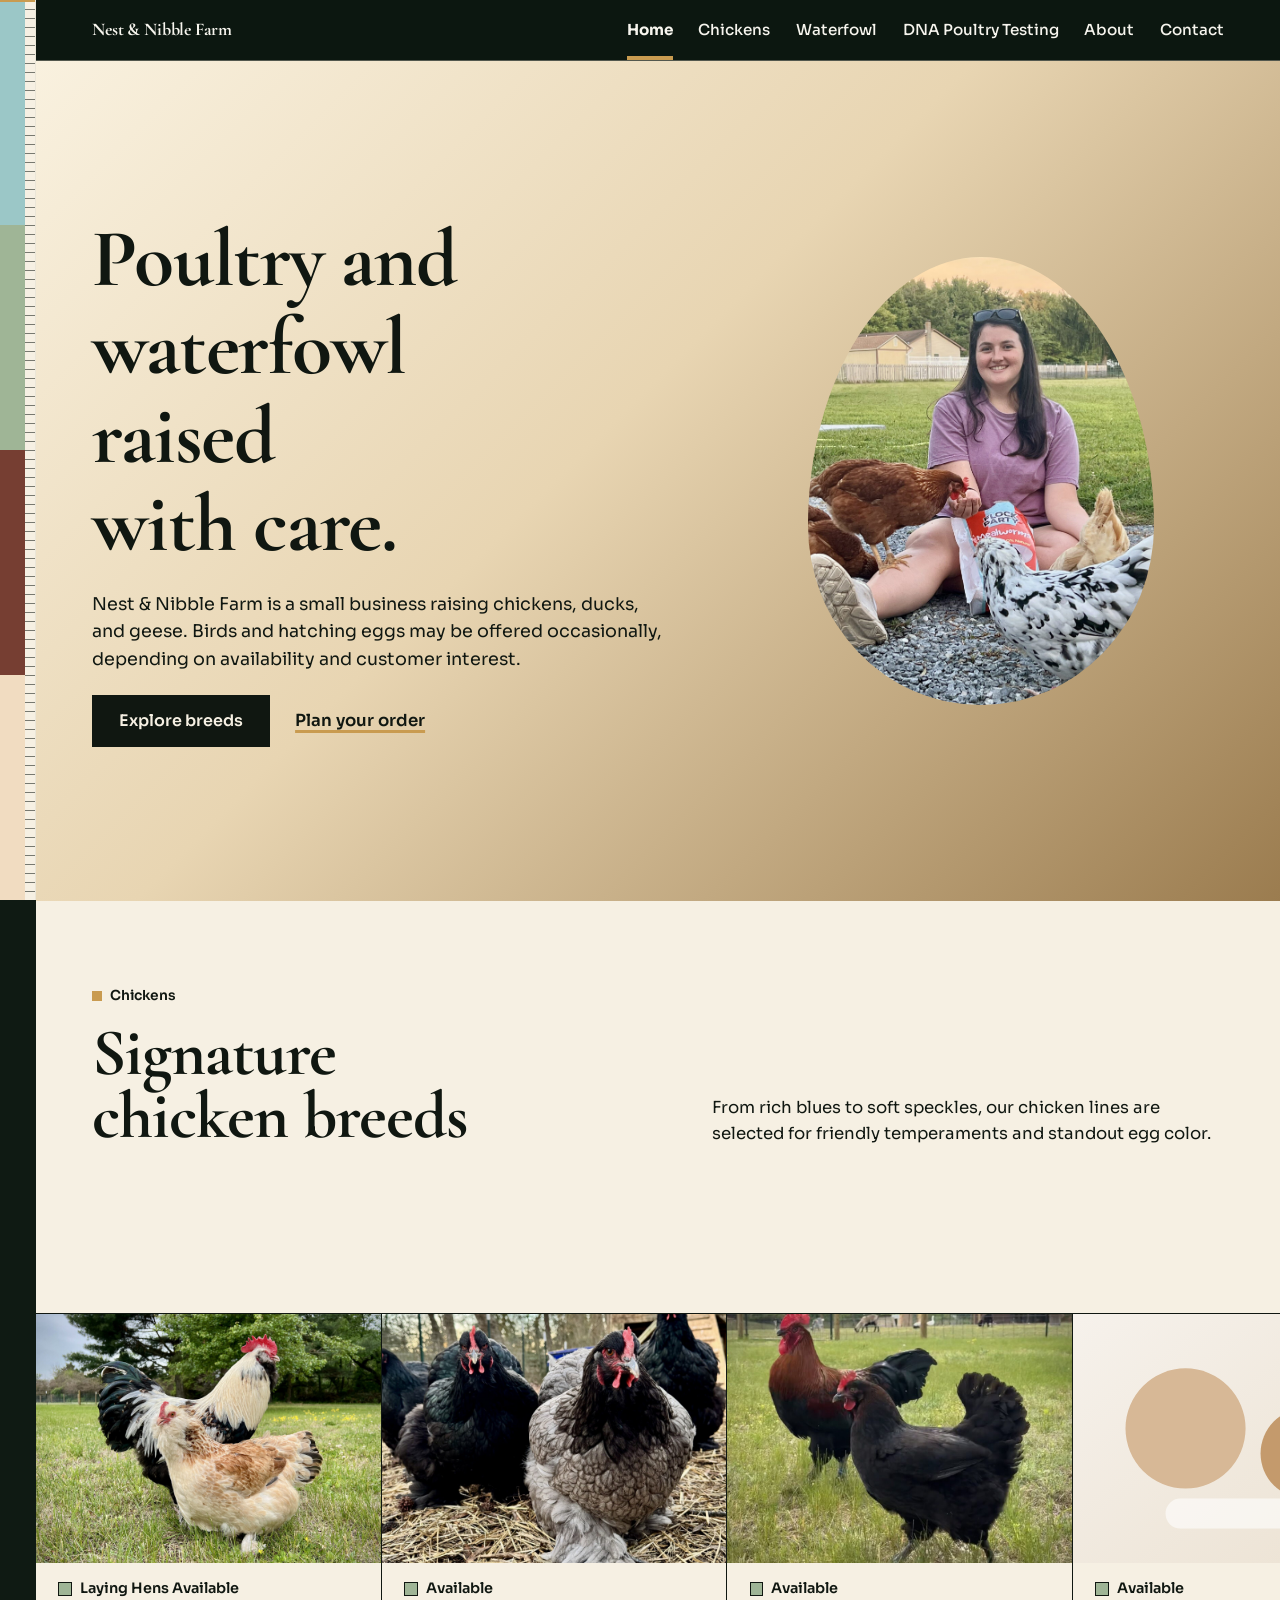
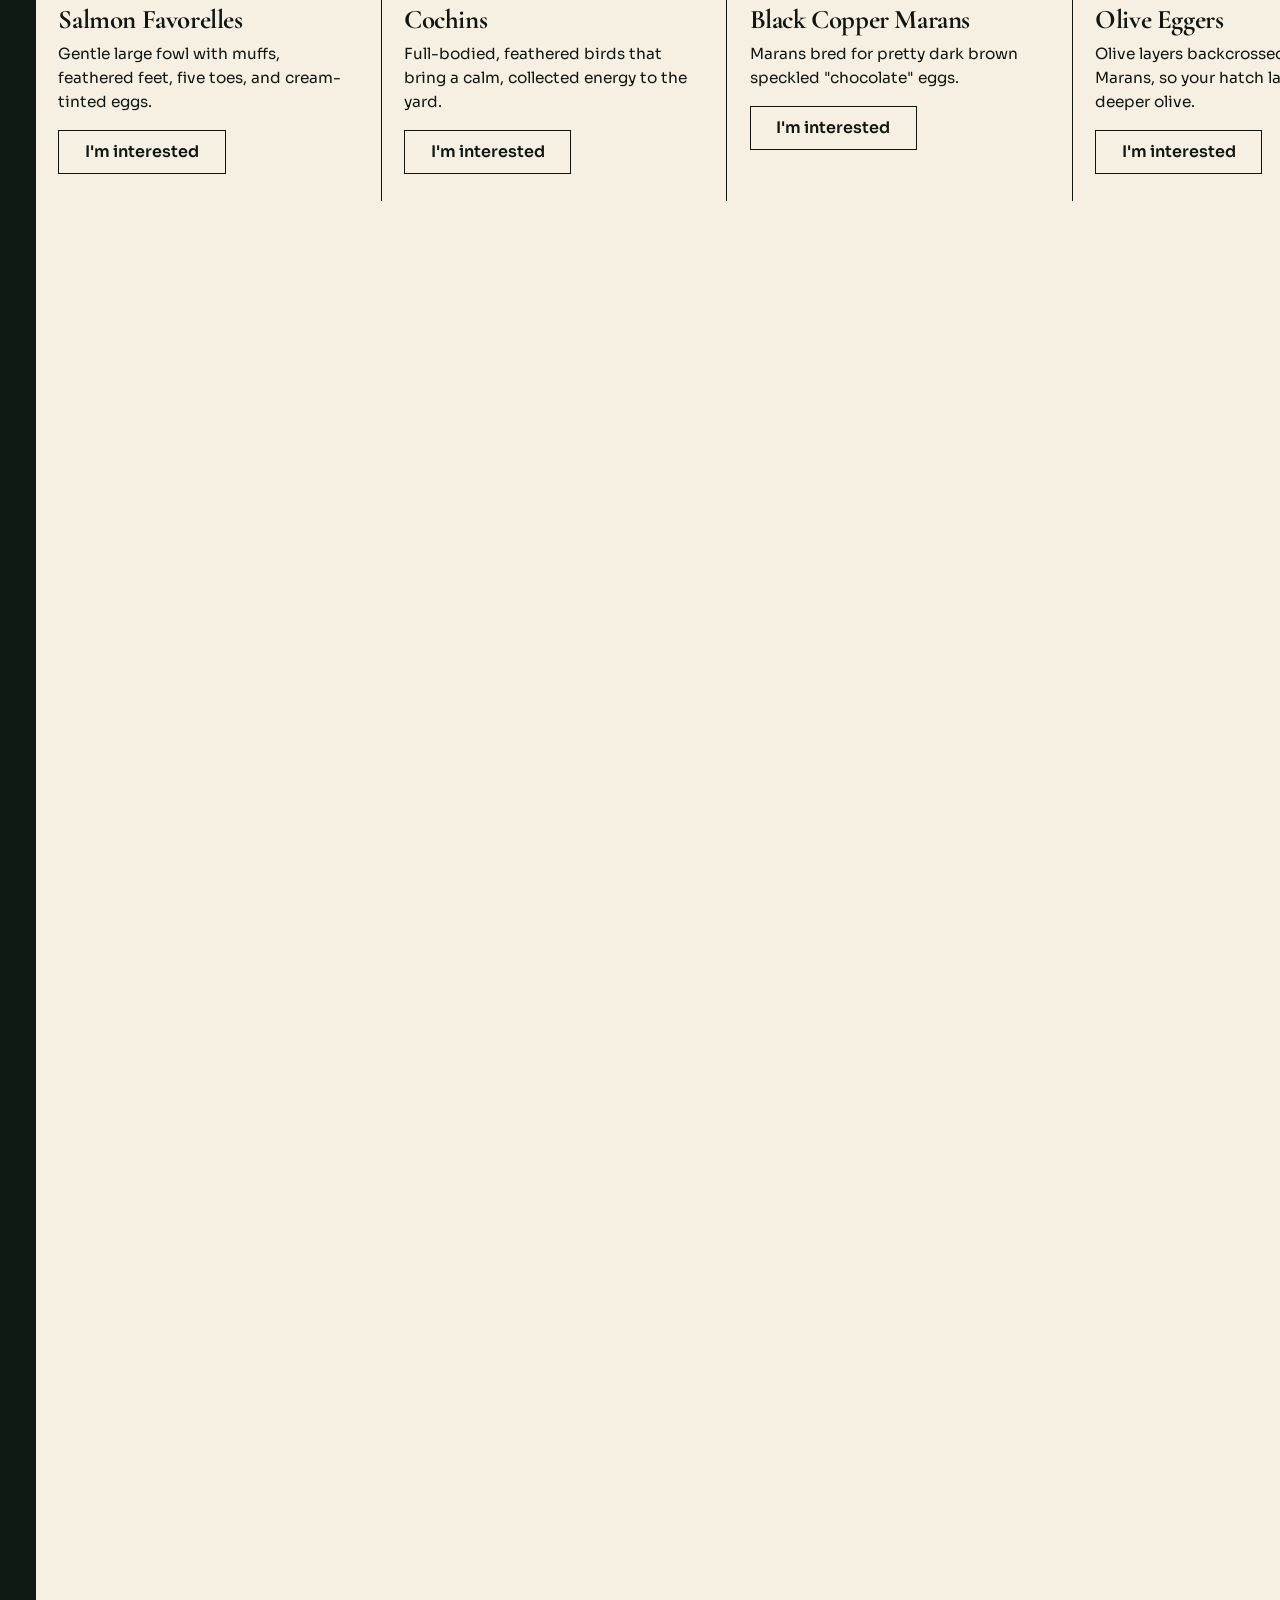
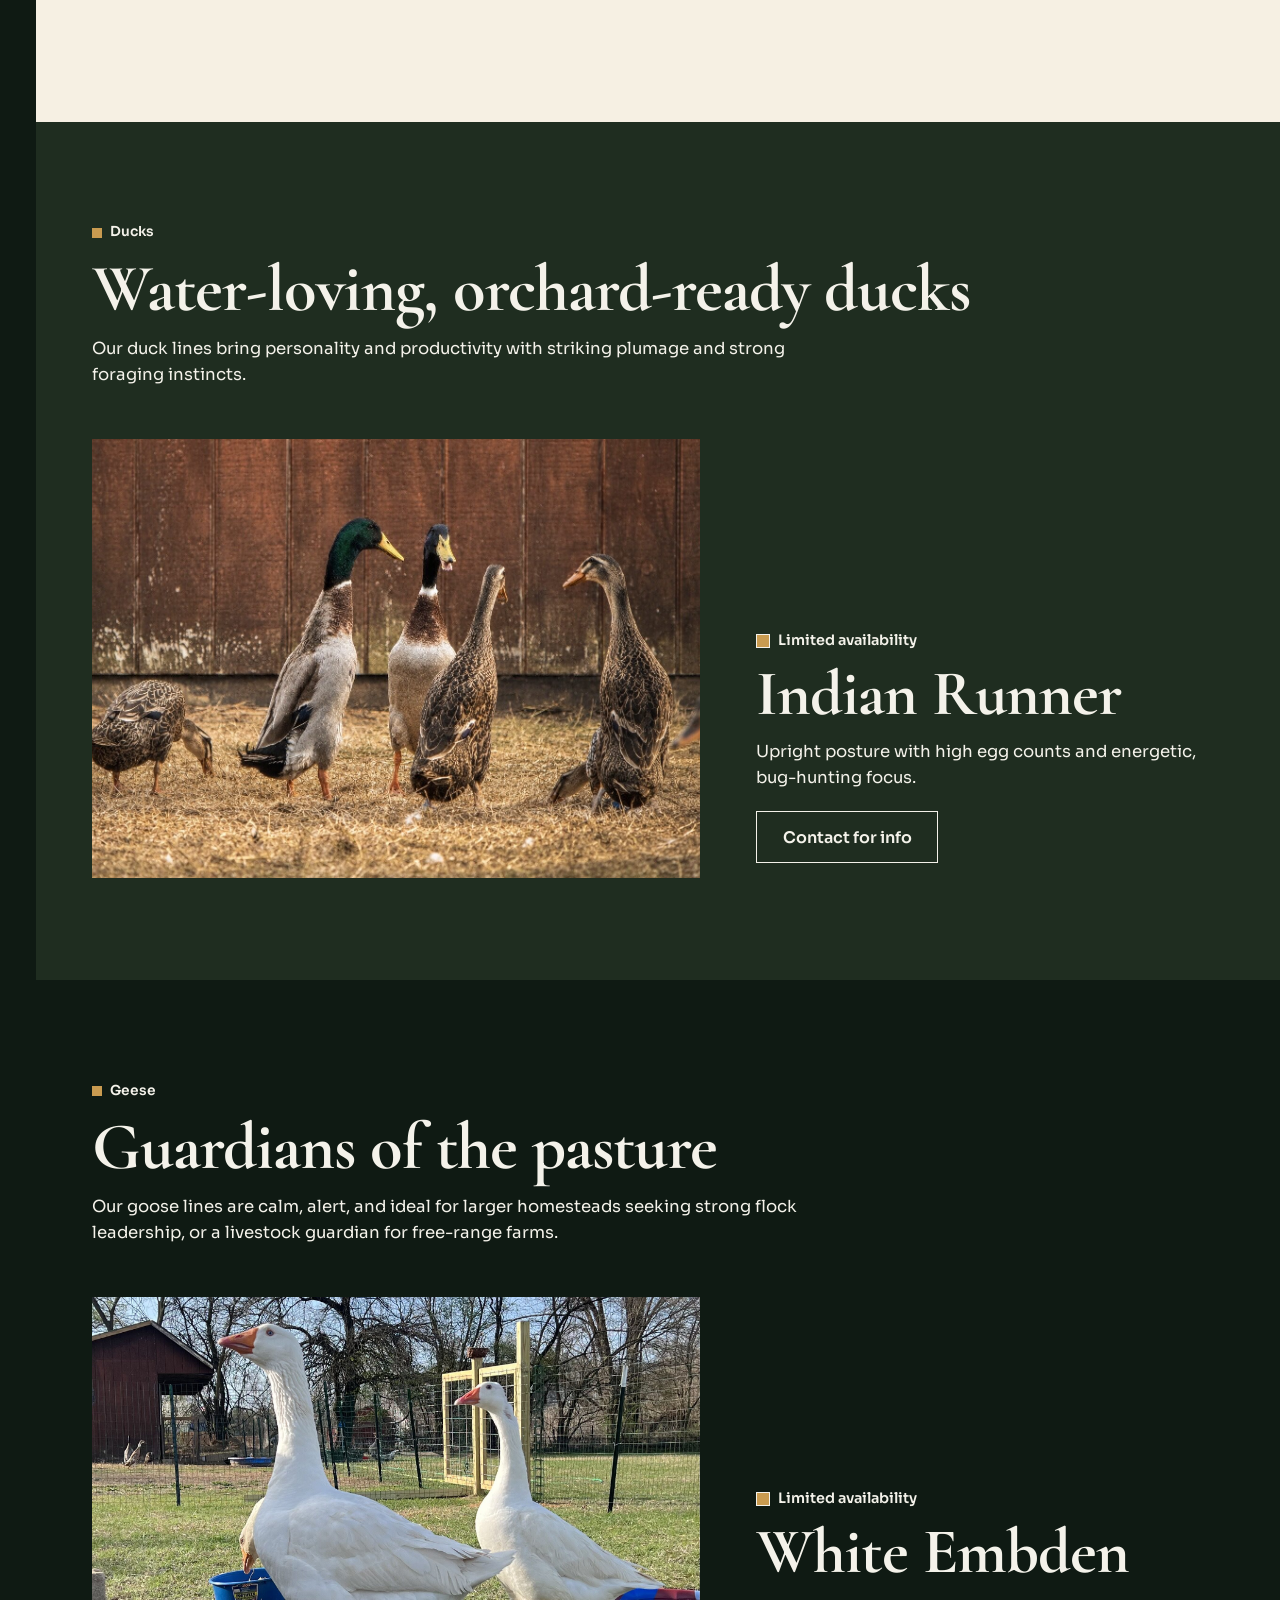
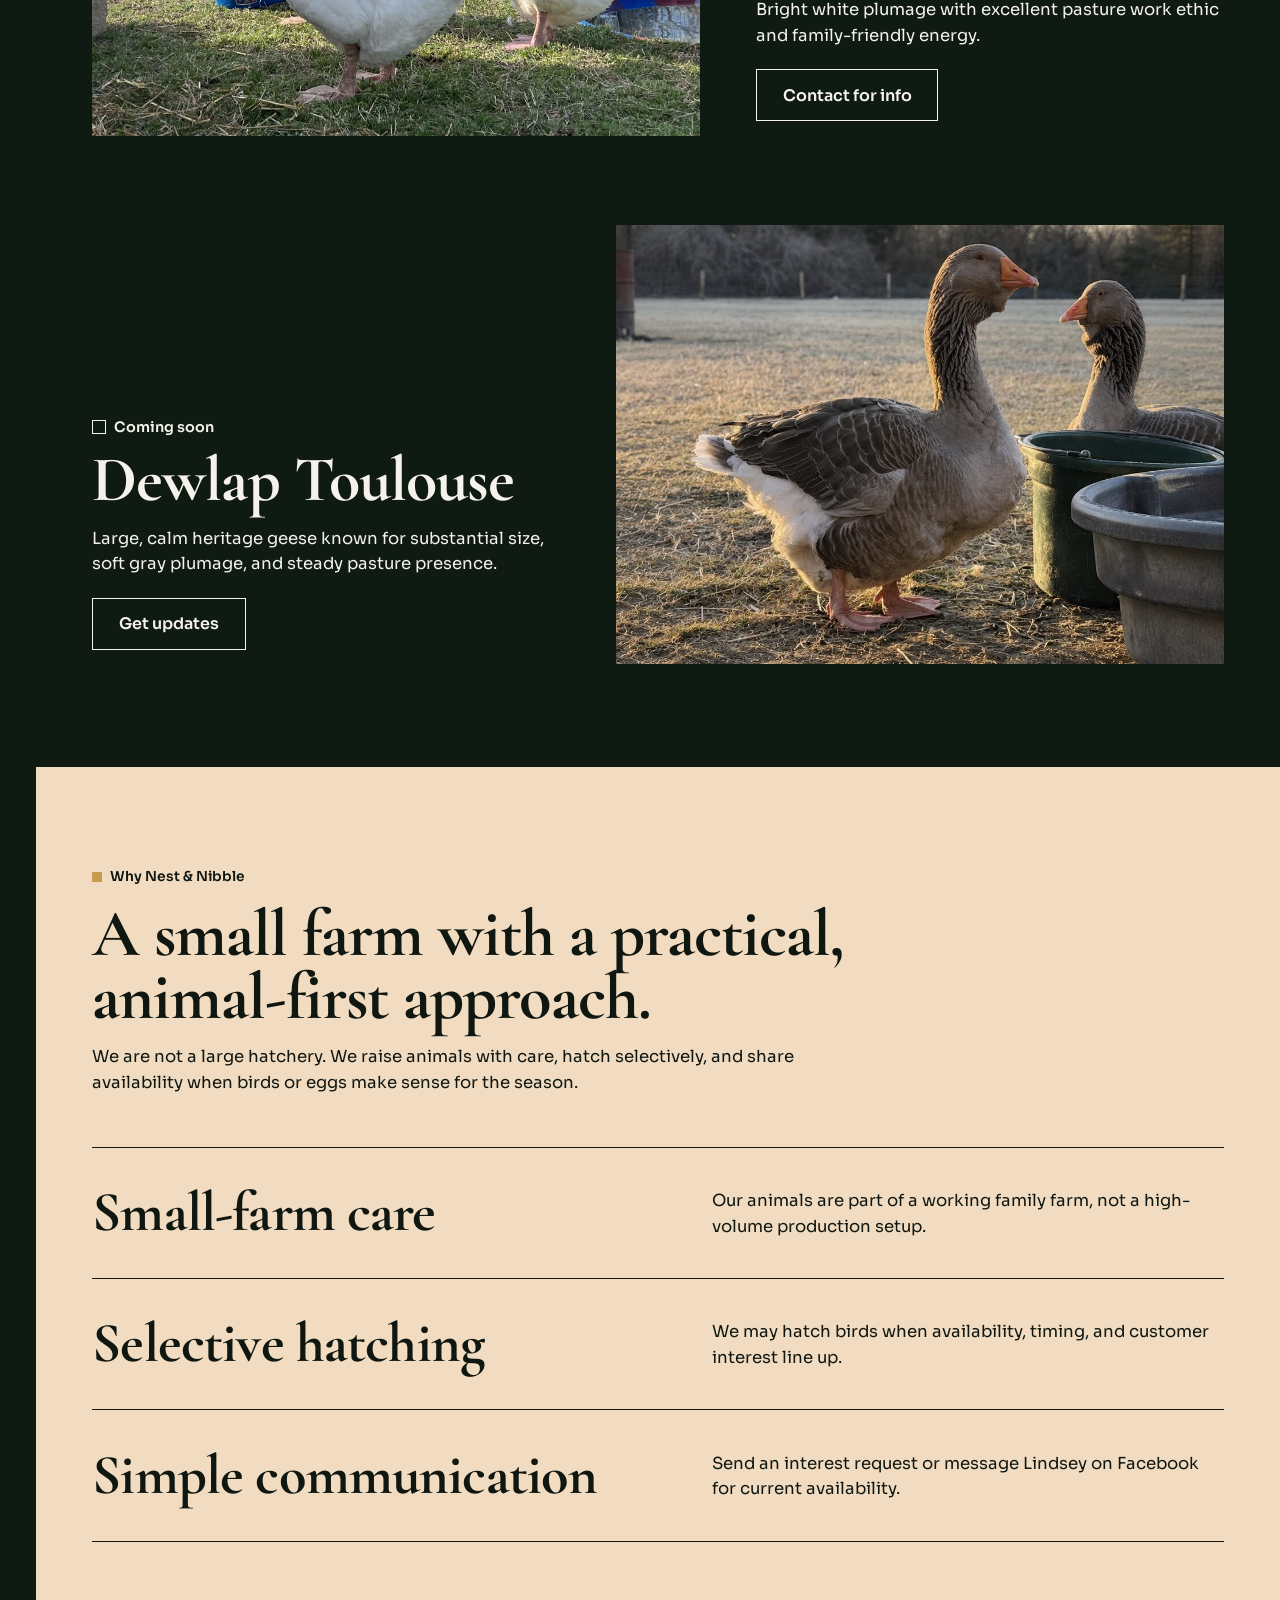
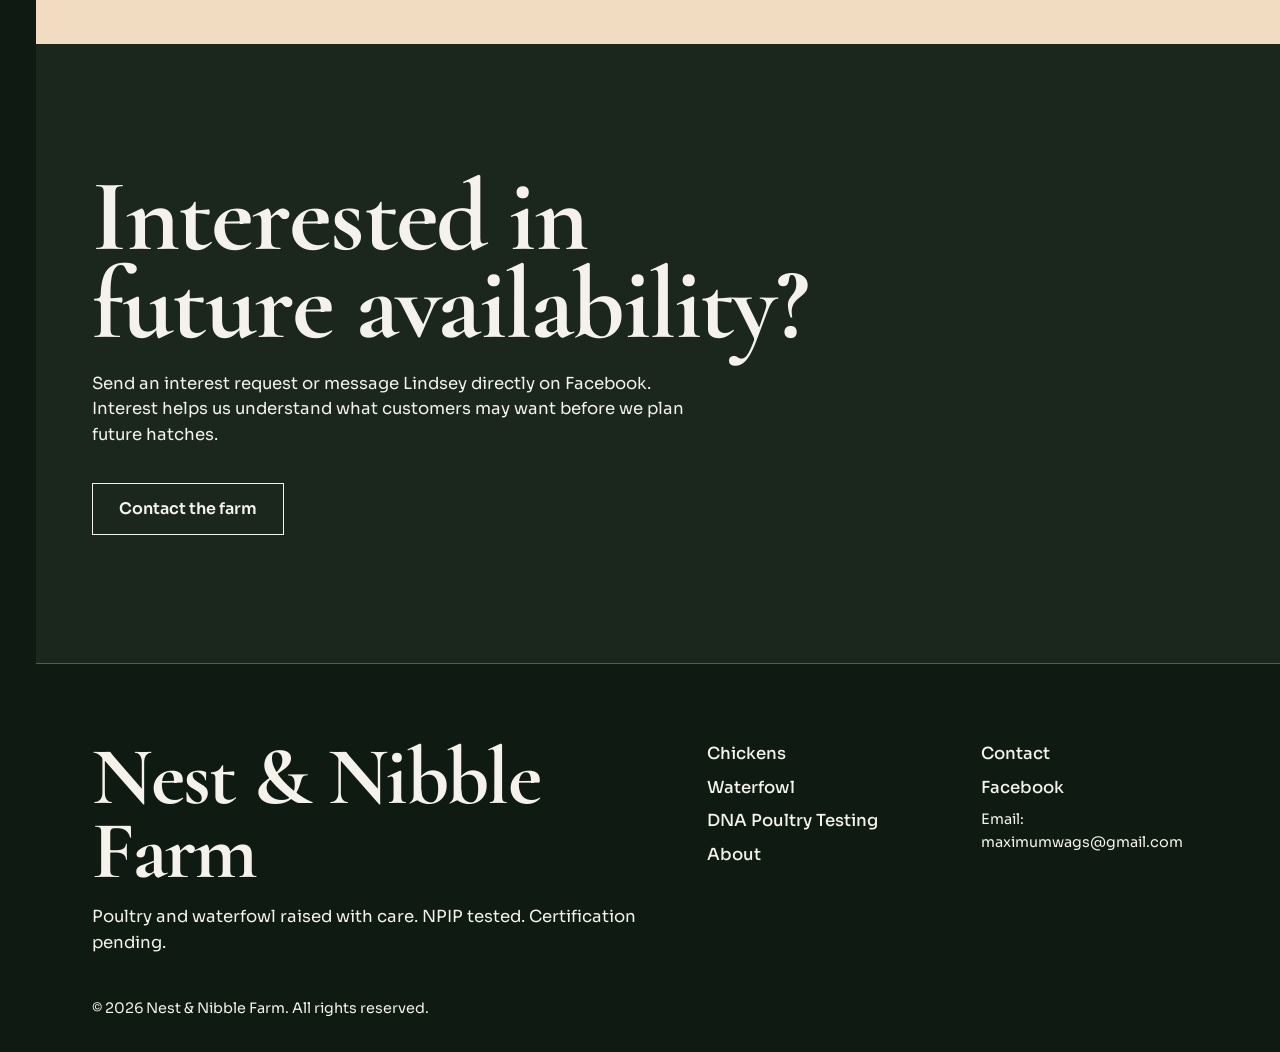
==== index.html @ e7615136 "Comment out the home page egg colour showcase for now Co-Authored-By: Claude Opus 5.5 <noreply@anthr" ====
<!DOCTYPE html>
<html lang="en">
  <head>
    <meta charset="UTF-8" />
    <meta name="viewport" content="width=device-width, initial-scale=1.0" />
    <title>Nest &amp; Nibble Farm | Poultry and Waterfowl</title>
    <meta name="description" content="Poultry and waterfowl raised with care." />
    <link rel="preconnect" href="https://fonts.googleapis.com" />
    <link rel="preconnect" href="https://fonts.gstatic.com" crossorigin />
    <link
      href="https://fonts.googleapis.com/css2?family=Cormorant+Garamond:wght@400;500;600;700&family=Sora:wght@300;400;500;600&display=swap"
      rel="stylesheet"
    />
    <link rel="stylesheet" href="css/styles.css?v=20261002d" />
  </head>
  <body>
    <a class="skip-link" href="#main">Skip to content</a>
    <div class="rail" aria-hidden="true"><i></i><i></i><i></i><i></i><b></b></div>
    <header class="site-header">
      <div class="header-inner">
        <a class="logo" href="index.html">Nest &amp; Nibble Farm</a>
        <button class="nav-toggle" type="button" data-nav-toggle aria-expanded="false">Menu</button>
        <nav>
          <div class="nav-links" data-nav-menu>
              <a href="index.html" aria-current="page">Home</a>
              <a href="chickens.html">Chickens</a>
              <a href="waterfowl.html">Waterfowl</a>
              <a href="dna-poultry-testing.html">DNA Poultry Testing</a>
              <a href="about.html">About</a>
              <a href="contact.html">Contact</a>
          </div>
        </nav>
      </div>
    </header>

    <main id="main">
      <section class="hero-scene g-blue">
        <div class="hero-pin">
          <div class="hero-copy">
            <h1>Poultry and waterfowl raised with care.</h1>
            <p>
              Nest &amp; Nibble Farm is a small business raising chickens, ducks, and geese. Birds and hatching eggs may be offered occasionally, depending on availability and customer interest.
            </p>
            <div class="hero-actions">
              <a class="btn btn-primary" href="#chickens">Explore breeds</a>
              <a class="text-link" href="contact.html">Plan your order</a>
            </div>
          </div>
          <div class="aperture">
            <img src="assets/images/hero-farm.svg" alt="Nest &amp; Nibble Farm" data-cloudinary-slot="home-hero" />
          </div>
        </div>
      </section>

      <!-- EGG COLOR SHOWCASE: hidden for now. To bring it back, delete this line and the "END EGG COLOR SHOWCASE" line below.
      <section class="palette-head g-blue">
        <div class="section-header">
          <span class="section-label">Signature egg palette</span>
          <h2 class="section-title">Egg colors we enjoy raising toward.</h2>
          <p class="section-subtitle">
            Some breeds are available now and others are still developing. These colors represent
            the kind of flock variety we are working with over time.
          </p>
        </div>
      </section>

      <section class="palette" data-scene>
        <div class="palette-pin">
          <div class="grounds" aria-hidden="true"><i></i><i></i><i></i></div>
          <div class="rig" aria-hidden="true">
            <span class="cross cross--h"></span>
            <span class="cross cross--v"></span>
            <div class="shell">
              <img src="assets/images/egg-blue.webp" alt="" width="481" height="549" />
              <img src="assets/images/egg-sage.webp" alt="" width="481" height="549" />
              <img src="assets/images/egg-copper.webp" alt="" width="481" height="549" />
              <img src="assets/images/egg-cream.webp" alt="" width="481" height="549" />
            </div>
            <p class="stage-label">
              <span>Looking for</span>
              <strong>fun colors?</strong>
              <span>We've got 'em.</span>
            </p>
          </div>
          <article class="chapter chapter--blue">
            <p class="section-label">Ameraucanas</p>
            <h3>Icy blues</h3>
            <p>Cool-toned shells with a clean, collectible carton presence.</p>
          </article>
          <article class="chapter chapter--sage">
            <p class="section-label">Olive Eggers</p>
            <h3>Soft greens</h3>
            <p>Olive shells that deepen as each generation is bred back to dark-egg Marans.</p>
          </article>
          <article class="chapter chapter--copper">
            <p class="section-label">Black Copper Marans</p>
            <h3>Dark speckles</h3>
            <p>Dark, decadent &quot;chocolate&quot; shells with speckles to bring some character to your carton.</p>
          </article>
          <article class="chapter chapter--cream">
            <p class="section-label">Favorelles</p>
            <h3>Warm cream</h3>
            <p>Gentle, pale tones that soften the palette and round out the mix.</p>
          </article>
        </div>
      </section>
      END EGG COLOR SHOWCASE -->

      <section id="chickens" class="track-scene g-chalk" data-scene>
        <div class="track-pin">
          <div class="track-head">
            <div class="section-header">
              <span class="section-label">Chickens</span>
              <h2 class="section-title">Signature chicken breeds</h2>
              <p class="section-subtitle">
                From rich blues to soft speckles, our chicken lines are selected for friendly temperaments
                and standout egg color.
              </p>
            </div>
          </div>
          <div class="track" data-track>
            <article class="breed-card specimen-card" data-breed-id="salmon-favorelles">
              <div class="frame"><img src="assets/images/placeholder-chicken.svg" alt="Salmon Favorelles" /></div>
              <p class="breed-status status-available" data-breed-status>Available</p>
              <h3>Salmon Favorelles</h3>
              <p>Gentle large fowl with muffs, feathered feet, five toes, and cream-tinted eggs.</p>
              <button class="btn btn-outline" type="button" data-waitlist data-breed="Salmon Favorelles" data-modal-phrase="our Salmon Favorelles" data-type="chicken" data-status="available">I'm interested</button>
            </article>
            <article class="breed-card specimen-card" data-breed-id="cochins">
              <div class="frame"><img src="assets/images/placeholder-chicken.svg" alt="Cochins" /></div>
              <p class="breed-status status-available" data-breed-status>Available</p>
              <h3>Cochins</h3>
              <p>Full-bodied, feathered birds that bring a calm, collected energy to the yard.</p>
              <button class="btn btn-outline" type="button" data-waitlist data-breed="Cochins" data-modal-phrase="our Cochins" data-type="chicken" data-status="available">I'm interested</button>
            </article>
            <article class="breed-card specimen-card" data-breed-id="black-copper-marans">
              <div class="frame"><img src="assets/images/placeholder-chicken.svg" alt="Black Copper Marans" /></div>
              <p class="breed-status status-available" data-breed-status>Available</p>
              <h3>Black Copper Marans</h3>
              <p>Marans bred for pretty dark brown speckled &quot;chocolate&quot; eggs.</p>
              <button class="btn btn-outline" type="button" data-waitlist data-breed="Black Copper Marans" data-modal-phrase="our Black Copper Marans" data-type="chicken" data-status="available">I'm interested</button>
            </article>
            <article class="breed-card specimen-card" data-breed-id="olive-eggers">
              <div class="frame"><img src="assets/images/placeholder-chicken.svg" alt="Olive Eggers" /></div>
              <p class="breed-status status-available" data-breed-status>Available</p>
              <h3>Olive Eggers</h3>
              <p>Olive layers backcrossed to dark Marans, so your hatch lays an even deeper olive.</p>
              <button class="btn btn-outline" type="button" data-waitlist data-breed="Olive Eggers" data-modal-phrase="our Olive Eggers" data-type="chicken" data-status="available">I'm interested</button>
            </article>
            <article class="breed-card specimen-card" data-breed-id="isabel-brahmas">
              <div class="frame"><img src="assets/images/placeholder-chicken.svg" alt="Isabel Brahmas" /></div>
              <p class="breed-status status-available" data-breed-status>Available</p>
              <h3>Isabel Brahmas</h3>
              <p>Gentle giants with feathered feet and warm-toned eggs in elegant shells.</p>
              <button class="btn btn-outline" type="button" data-waitlist data-breed="Isabel Brahmas" data-modal-phrase="our Isabel Brahmas" data-type="chicken" data-status="available">I'm interested</button>
            </article>
            <article class="breed-card specimen-card" data-breed-id="bantam-salmon-favorelles">
              <div class="frame"><img src="assets/images/placeholder-chicken.svg" alt="Bantam Salmon Favorelles" /></div>
              <p class="breed-status status-available" data-breed-status>Available</p>
              <h3>Bantam Salmon Favorelles</h3>
              <p>A smaller bantam version with the same bearded, feather-footed Faverolles charm.</p>
              <button class="btn btn-outline" type="button" data-waitlist data-breed="Bantam Salmon Favorelles" data-modal-phrase="our Bantam Salmon Favorelles" data-type="chicken" data-status="available">I'm interested</button>
            </article>
            <article class="breed-card specimen-card" data-breed-id="speckled-sussex">
              <div class="frame"><img src="assets/images/placeholder-chicken.svg" alt="Speckled Sussex" /></div>
              <p class="breed-status status-laying-hens-available" data-breed-status>Laying Hens Available</p>
              <h3>Speckled Sussex</h3>
              <p>Classic speckled feathers with steady, dependable brown eggs.</p>
              <button class="btn btn-outline" type="button" data-waitlist data-breed="Speckled Sussex" data-modal-phrase="our Speckled Sussex" data-type="chicken" data-status="laying-hens-available">I'm interested</button>
            </article>
            <article class="breed-card specimen-card" data-breed-id="ermine-americanas">
              <div class="frame"><img src="assets/images/placeholder-chicken.svg" alt="Ermine Ameraucanas" /></div>
              <p class="breed-status status-limited" data-breed-status>Limited availability</p>
              <h3>Ermine Ameraucanas</h3>
              <p>Soft silver plumage paired with icy blue eggs and an inquisitive flock presence.</p>
              <button class="btn btn-outline" type="button" data-waitlist data-breed="Ermine Ameraucanas" data-modal-phrase="our Ermine Ameraucanas" data-type="chicken" data-status="limited">Contact for info</button>
            </article>
          </div>
        </div>
      </section>

      <section id="ducks" class="wrap g-green">
        <div class="section-header">
          <span class="section-label">Ducks</span>
          <h2 class="section-title">Water-loving, orchard-ready ducks</h2>
          <p class="section-subtitle">
            Our duck lines bring personality and productivity with striking plumage and strong
            foraging instincts.
          </p>
        </div>
        <div class="rows">
            <article class="breed-card specimen-card" data-breed-id="indian-runner" data-scrub>
              <div class="frame"><img src="assets/images/placeholder-duck.svg" alt="Indian Runner ducks" /></div>
              <p class="breed-status status-available" data-breed-status>Available</p>
              <h3>Indian Runner</h3>
              <p>Upright posture with high egg counts and energetic, bug-hunting focus.</p>
              <button class="btn btn-outline" type="button" data-waitlist data-breed="Indian Runner" data-modal-phrase="our Indian Runners" data-type="ducks" data-status="available">I'm interested</button>
            </article>
        </div>
      </section>

      <section id="geese" class="wrap g-blue">
        <div class="section-header">
          <span class="section-label">Geese</span>
          <h2 class="section-title">Guardians of the pasture</h2>
          <p class="section-subtitle">
            Our goose lines are calm, alert, and ideal for larger homesteads seeking strong flock
            leadership, or a livestock guardian for
            free-range farms.
          </p>
        </div>
        <div class="rows">
            <article class="breed-card specimen-card" data-breed-id="white-embden" data-scrub>
              <div class="frame"><img src="assets/images/placeholder-goose.svg" alt="White Embden geese" /></div>
              <p class="breed-status status-limited" data-breed-status>Limited availability</p>
              <h3>White Embden</h3>
              <p>Bright white plumage with excellent pasture work ethic and family-friendly energy.</p>
              <button class="btn btn-outline" type="button" data-waitlist data-breed="White Embden" data-modal-phrase="our White Embdens" data-type="geese" data-status="limited">Contact for info</button>
            </article>
            <article class="breed-card specimen-card" data-breed-id="dewlap-toulouse" data-scrub>
              <div class="frame"><img src="assets/images/placeholder-goose.svg" alt="Dewlap Toulouse geese" /></div>
              <p class="breed-status status-coming-soon" data-breed-status>Coming soon</p>
              <h3>Dewlap Toulouse</h3>
              <p>Large, calm heritage geese known for substantial size, soft gray plumage, and steady pasture presence.</p>
              <button class="btn btn-outline" type="button" data-waitlist data-breed="Dewlap Toulouse" data-modal-phrase="our Dewlap Toulouse geese" data-type="geese" data-status="coming-soon">Get updates</button>
            </article>
        </div>
      </section>

      <section class="wrap g-cream">
        <div class="section-header">
          <span class="section-label">Why Nest &amp; Nibble</span>
          <h2 class="section-title">A small farm with a practical, animal-first approach.</h2>
          <p class="section-subtitle">
            We are not a large hatchery. We raise animals with care, hatch selectively, and share
            availability when birds or eggs make sense for the season.
          </p>
        </div>
        <div class="ledger">
          <article class="value-card" data-scrub>
            <h3>Small-farm care</h3>
            <p>Our animals are part of a working family farm, not a high-volume production setup.</p>
          </article>
          <article class="value-card" data-scrub>
            <h3>Selective hatching</h3>
            <p>We may hatch birds when availability, timing, and customer interest line up.</p>
          </article>
          <article class="value-card" data-scrub>
            <h3>Simple communication</h3>
            <p>Send an interest request or message Lindsey on Facebook for current availability.</p>
          </article>
        </div>
      </section>

      <section class="cta g-choc" data-scrub>
        <div>
          <h2>Interested in future availability?</h2>
          <p>
            Send an interest request or message Lindsey directly on Facebook. Interest helps us
            understand what customers may want before we plan future hatches.
          </p>
        </div>
        <a class="btn btn-outline" href="contact.html">Contact the farm</a>
      </section>
    </main>

    <footer class="site-footer">
      <div class="footer-grid">
        <div>
          <p class="footer-title">Nest &amp; Nibble Farm</p>
          <p class="section-subtitle">
            Poultry and waterfowl raised with care. NPIP tested. Certification pending.
          </p>
        </div>
        <div class="footer-links">
          <a href="chickens.html">Chickens</a>
          <a href="waterfowl.html">Waterfowl</a>
          <a href="dna-poultry-testing.html">DNA Poultry Testing</a>
          <a href="about.html">About</a>
        </div>
        <div class="footer-links">
          <a href="contact.html">Contact</a>
          <a href="https://www.facebook.com/share/17Z3yvoeWp/?mibextid=wwXIfr" target="_blank" rel="noopener">Facebook</a>
          <span class="footer-meta">Email: maximumwags@gmail.com</span>
        </div>
      </div>
      <p class="footer-meta">&copy; <span data-year></span> Nest &amp; Nibble Farm. All rights reserved.</p>
    </footer>

    <div class="modal" data-modal aria-hidden="true">
      <div class="modal-dialog" role="dialog" aria-modal="true" aria-labelledby="modal-title">
        <button class="modal-close" type="button" aria-label="Close" data-modal-close>&times;</button>
        <p class="section-label">Interest request</p>
        <h2 class="section-title" id="modal-title" data-modal-title>Get more info</h2>
        <p class="section-subtitle">Breed: <span data-modal-breed>Selected breed</span></p>
        <form action="https://formspree.io/f/mvzqqngd" method="post" data-waitlist-form>
          <!-- Hidden breed, type, and status fields are set dynamically via JavaScript. -->
          <input type="hidden" name="breed" data-modal-breed-input />
          <input type="hidden" name="type" data-modal-type-input />
          <input type="hidden" name="status" data-modal-status-input />
          <div data-waitlist-fields>
            <div class="form-group">
              <label for="waitlist-name">Full Name</label>
              <input id="waitlist-name" name="name" type="text" placeholder="Your name" required />
            </div>
            <div class="form-group">
              <label for="waitlist-email">Email</label>
              <input id="waitlist-email" name="email" type="email" placeholder="you@email.com" required />
            </div>
            <div class="form-group">
              <label for="waitlist-phone">Phone Number</label>
              <input id="waitlist-phone" name="phone" type="tel" placeholder="(555) 123-4567" />
            </div>
            <fieldset class="form-group options-group" data-bird-options>
              <legend>Interest</legend>
              <label class="checkbox">
                <input type="checkbox" name="hatching_eggs" value="true" data-egg-checkbox />
                Hatching Eggs
              </label>
              <label class="checkbox">
                <input type="checkbox" name="live_birds" value="true" data-live-checkbox />
                <span data-live-label>Chicks</span>
              </label>
              <label class="checkbox">
                <input type="checkbox" name="adult_birds" value="true" data-adult-checkbox />
                Adult birds
              </label>
            </fieldset>
            <p class="facebook-option">
              Prefer Facebook?
              <a href="https://www.facebook.com/share/17Z3yvoeWp/?mibextid=wwXIfr" data-facebook-link target="_blank" rel="noopener">Message Lindsey directly</a>
            </p>
            <button class="btn btn-primary" type="submit">Send interest request</button>
          </div>
          <p class="form-feedback" data-waitlist-status role="status" aria-live="polite"></p>
        </form>
      </div>
    </div>

    <script src="js/main.js?v=20261002d"></script>
  </body>
</html>
---- css/styles.css ----
/* Nest & Nibble Farm
   Layout and scroll scenes from the redesign; palette and typefaces from the earlier site.
   Base layout below is the complete still version. Rules under .motion pin and scrub
   scenes; .motion is only added by js/main.js when reduced motion is not requested. */

:root {
  /* Palette and typefaces carried over from the site before the redesign. */
  --bg: #0f1a13;          /* page ground, dark green */
  --bg-2: #1f2d20;        /* second dark ground */
  --slab: #1b261c;        /* call-to-action slab */
  --light: #f4f2ea;       /* text on dark grounds */
  --blue: #9bc7c7;        /* blue egg */
  --green: #9fb596;       /* sage egg */
  --choc: #763e32;        /* berry / copper shell */
  --cream: #f1dcc1;       /* cream egg */
  --chalk: #f6f0e3;       /* surface */
  --ink: #101711;
  --red: #c99b50;         /* accent (gold): actions and the reading marker */
  --display: "Cormorant Garamond", "Times New Roman", serif;
  --text: "Sora", "Helvetica Neue", Helvetica, sans-serif;
  --egg: 50% 50% 50% 50% / 60% 60% 40% 40%;
  --rail: 0px;
  --head: 60px;
  --gut: clamp(18px, 4.4vw, 72px);
  --line: 1.5px solid currentColor;
}

@media (min-width: 900px) {
  :root { --rail: 36px; }
}

* { box-sizing: border-box; }

html { overflow-x: clip; scroll-behavior: smooth; }

body {
  margin: 0;
  padding-left: var(--rail);
  font: 400 1.04rem/1.55 var(--text);
  color: var(--light);
  background: var(--bg);
  overflow-x: clip;
  -webkit-font-smoothing: antialiased;
}

img { display: block; width: 100%; }
a { color: inherit; }
p { margin: 0; }
button, input { font: inherit; color: inherit; }

h1, h2, h3, h4 {
  margin: 0;
  font-family: var(--display);
  line-height: 0.95;
  letter-spacing: -0.015em;
  text-wrap: balance;
}

:focus-visible { outline: 3px solid var(--red); outline-offset: 3px; }

.skip-link {
  position: absolute; left: -999px; top: 8px; z-index: 99;
  padding: 0.7rem 1rem; background: var(--ink); color: var(--chalk);
}
.skip-link:focus { left: calc(var(--rail) + 8px); }

/* ---------- grounds ---------- */
.g-blue { background: var(--bg); color: var(--light); }
.g-green { background: var(--bg-2); color: var(--light); }
.g-choc { background: var(--slab); color: var(--light); }
.g-cream { background: var(--cream); color: var(--ink); }
.g-chalk { background: var(--chalk); color: var(--ink); }
.hero-scene.g-blue {
  background: linear-gradient(135deg, #f9f1df 0%, #e8d5b2 45%, #9b7c4f 100%); color: var(--ink);
}

/* ---------- shell scale (left rail) ---------- */
.rail {
  display: none; position: fixed; left: 0; top: 0; bottom: 0; width: var(--rail);
  z-index: 30; border-right: 1px solid rgba(214, 209, 196, 0.35); background: var(--chalk);
}
@media (min-width: 900px) { .rail { display: block; } }
.rail i { position: absolute; left: 0; right: 10px; height: 25%; }
.rail i:nth-child(1) { top: 0; background: var(--blue); }
.rail i:nth-child(2) { top: 25%; background: var(--green); }
.rail i:nth-child(3) { top: 50%; background: var(--choc); }
.rail i:nth-child(4) { top: 75%; background: var(--cream); }
.rail::after {
  content: ""; position: absolute; right: 0; top: 0; bottom: 0; width: 10px;
  background: repeating-linear-gradient(to bottom, var(--ink) 0 1px, transparent 1px 9px);
  opacity: 0.55;
}
.rail b {
  position: absolute; left: 0; right: 0; height: 4px; margin-top: -2px; z-index: 1;
  top: calc(var(--page-p, 0) * 100%); background: var(--red);
}

/* ---------- header ---------- */
.site-header {
  position: sticky; top: 0; z-index: 20; min-height: var(--head);
  background: #0c1710; color: #f7f5ee; border-bottom: 1px solid rgba(214, 209, 196, 0.35);
}
.header-inner {
  display: flex; flex-wrap: wrap; align-items: center; justify-content: space-between;
  min-height: var(--head); padding: 0 var(--gut);
}
.logo {
  font: 700 1.12rem/1 var(--display); font-stretch: 125%;
  text-decoration: none; letter-spacing: -0.01em;
}
.nav-toggle {
  min-height: 40px; padding: 0 1rem; border: 1.5px solid currentColor;
  background: transparent; font-weight: 600; cursor: pointer;
}
.nav-toggle[aria-expanded="true"] { background: var(--chalk); color: var(--ink); }
.site-header nav { flex-basis: 100%; }
.nav-links { display: none; flex-direction: column; padding: 0.4rem 0 1.2rem; }
.nav-links.is-open { display: flex; }
.nav-links a {
  padding: 0.7rem 0; border-top: 1px solid rgba(214, 209, 196, 0.3);
  text-decoration: none; font-weight: 500;
}
.nav-links a[aria-current="page"] { font-weight: 700; box-shadow: inset 4px 0 0 var(--red); padding-left: 0.8rem; }
.nav-links a:hover { color: var(--red); }

@media (min-width: 1160px) {
  .nav-toggle { display: none; }
  .site-header nav { flex-basis: auto; }
  .nav-links { display: flex; flex-direction: row; gap: clamp(1rem, 2vw, 2rem); padding: 0; }
  .nav-links a { padding: 0; border: 0; font-size: 0.95rem; line-height: var(--head); }
  .nav-links a[aria-current="page"] { padding-left: 0; box-shadow: inset 0 -4px 0 var(--red); }
}

/* ---------- shared pieces ---------- */
.wrap { padding: clamp(3rem, 8vw, 7.5rem) var(--gut); }
.section-header { display: grid; gap: 1rem; margin-bottom: clamp(1.6rem, 4vw, 3.4rem); }
.section-label {
  display: flex; align-items: center; gap: 0.6em; margin: 0;
  font: 600 0.86rem/1.2 var(--text);
}
.section-label::before { content: ""; flex: none; width: 0.72em; height: 0.72em; background: var(--red); }
.section-title { font-weight: 700; font-stretch: 86%; font-size: clamp(2.1rem, 5.2vw, 4.8rem); }
.section-subtitle { max-width: 60ch; }

.btn {
  display: inline-flex; align-items: center; justify-content: center;
  min-height: 52px; padding: 0 1.6rem; border: 1.5px solid var(--ink); border-radius: 0;
  background: var(--ink); color: var(--chalk);
  font: 600 1rem/1.1 var(--text); text-decoration: none; cursor: pointer;
  transition: background-color 120ms, color 120ms, border-color 120ms;
}
.btn-primary:hover { background: var(--red); border-color: var(--red); color: var(--ink); }
.btn-outline { background: transparent; color: inherit; border-color: currentColor; }
.btn-outline:hover { background: var(--ink); color: var(--chalk); border-color: var(--ink); }
.g-choc .btn-outline:hover, .g-blue .btn-outline:hover, .g-green .btn-outline:hover { background: var(--chalk); color: var(--ink); border-color: var(--chalk); }
.hero-scene.g-blue .btn-outline:hover { background: var(--ink); color: var(--chalk); border-color: var(--ink); }
.text-link, .highlight-link, .facebook-option a {
  font-weight: 600; text-decoration: underline; text-decoration-color: var(--red);
  text-decoration-thickness: 2.5px; text-underline-offset: 0.22em;
}
.text-link:hover, .highlight-link:hover, .facebook-option a:hover { color: var(--red); }

.frame { position: relative; overflow: hidden; background: var(--chalk); aspect-ratio: 900 / 650; }
.frame img { height: 100%; object-fit: cover; transform: scale(calc(1.16 - var(--p, 1) * 0.16)); }

/* ---------- home: hero aperture ---------- */
.hero-pin { display: grid; gap: 2.4rem; padding: clamp(2.4rem, 7vw, 5rem) var(--gut); }
.hero-copy { display: grid; gap: 1.4rem; align-content: start; }
.hero-copy h1 {
  max-width: 11ch; font-weight: 700; font-stretch: 76%;
  font-size: clamp(3rem, 6.4vw, 6.6rem); line-height: 1.08;
}
.hero-copy p { max-width: 44ch; font-size: 1.1rem; }
.hero-actions { display: flex; flex-wrap: wrap; align-items: center; gap: 1.6rem; }
.aperture {
  justify-self: center; width: min(72vw, 430px); aspect-ratio: 0.77;
  border-radius: var(--egg); overflow: hidden; background: var(--chalk);
}
.aperture img { height: 100%; object-fit: cover; }
@media (min-width: 900px) {
  .hero-pin {
    grid-template-columns: minmax(0, 1.25fr) minmax(0, 1fr); align-items: center;
    min-height: calc(100vh - var(--head)); min-height: calc(100svh - var(--head));
  }
  .aperture { width: clamp(260px, 27vw, 460px); }
}


/* ---------- home: shell palette ---------- */
.palette-head { padding: clamp(3rem, 8vw, 7rem) var(--gut) clamp(1.5rem, 4vw, 3rem); }
.palette-head .section-header { margin-bottom: 0; }
.rig { padding: 0 var(--gut) 1.6rem; }
.cross { display: none; }
.shell { display: flex; gap: 4%; max-width: 560px; margin-bottom: 1.4rem; }
.shell img { width: 22%; height: auto; }
.stage-label { font: 700 clamp(1.3rem, 3vw, 2.2rem)/1.05 var(--display); font-stretch: 110%; }
.stage-label span, .stage-label strong { display: inline; font-weight: inherit; }
.chapter { display: grid; gap: 0.8rem; padding: clamp(2.4rem, 7vw, 5rem) var(--gut); }
.chapter h3 { font-weight: 700; font-size: clamp(3rem, 8vw, 8rem); line-height: 0.84; }
.chapter p:last-child { max-width: 34ch; font-size: 1.16rem; }
.chapter--blue { background: var(--blue); color: var(--ink); }
.chapter--sage { background: var(--green); color: var(--ink); }
.chapter--cream { background: var(--cream); color: var(--ink); }
.chapter--copper {
  background-color: var(--choc); color: var(--chalk);
  background-image: radial-gradient(circle, rgba(18, 8, 4, 0.75) 0 2px, transparent 2.6px),
    radial-gradient(circle, rgba(18, 8, 4, 0.6) 0 1.2px, transparent 1.8px);
  background-size: 47px 61px, 29px 37px; background-position: 6px 11px, 19px 3px;
}

.motion .palette { height: 440vh; }
.motion .palette-pin {
  --x: calc(0.25 + var(--p, 0) * 3.5);
  --dark: clamp(0, min(calc((var(--x) - 2) * 5 + 0.5), calc((3 - var(--x)) * 5 + 0.5)), 1);
  position: sticky; top: 0; height: 100vh; height: 100svh; overflow: hidden;
  background: var(--blue); color: hsl(60 20% calc(8% + 86% * var(--dark)));
}
.motion .grounds i { position: absolute; inset: 0; }
.motion .grounds i:nth-child(1) { background: var(--green); opacity: clamp(0, calc((var(--x) - 1) * 5 + 0.5), 1); }
.motion .grounds i:nth-child(2) { background: var(--choc); opacity: clamp(0, calc((var(--x) - 2) * 5 + 0.5), 1); }
.motion .grounds i:nth-child(3) { background: var(--cream); opacity: clamp(0, calc((var(--x) - 3) * 5 + 0.5), 1); }
.motion .rig { position: absolute; inset: 0; padding: 0; }
.motion .stage-label { position: absolute; left: var(--gut); top: calc(var(--head) + 4vh); }
.motion .cross { display: block; position: absolute; background: currentColor; opacity: 0.4; }
.motion .cross--h { left: 0; right: 0; top: 52%; height: 1px; }
.motion .cross--v { top: 0; bottom: 0; left: 72%; width: 1px; }
.motion .shell {
  display: block; position: absolute; left: 72%; top: 52%;
  width: min(30vw, 48vh); aspect-ratio: 481 / 549;
  transform: translate(-50%, -50%) rotate(calc(-18deg + var(--p, 0) * 36deg));
  filter: drop-shadow(0 26px 34px rgba(10, 16, 12, 0.34));
}
.motion .shell img { position: absolute; inset: 0; width: 100%; height: 100%; }
.motion .shell img:nth-child(2) { opacity: clamp(0, calc((var(--x) - 1) * 5 + 0.5), 1); }
.motion .shell img:nth-child(3) { opacity: clamp(0, calc((var(--x) - 2) * 5 + 0.5), 1); }
.motion .shell img:nth-child(4) { opacity: clamp(0, calc((var(--x) - 3) * 5 + 0.5), 1); }
.motion .chapter {
  position: absolute; left: var(--gut); bottom: 9vh; width: min(50vw, 760px);
  padding: 0; background: none; color: inherit;
  opacity: clamp(0, calc((0.6 - max(var(--x) - var(--c), var(--c) - var(--x))) * 9), 1);
  transform: translateY(calc((var(--x) - var(--c)) * -9vh));
}
.motion .chapter:nth-of-type(1) { --c: 0.5; }
.motion .chapter:nth-of-type(2) { --c: 1.5; }
.motion .chapter:nth-of-type(3) { --c: 2.5; }
.motion .chapter:nth-of-type(4) { --c: 3.5; }
.motion .chapter h3 { font-stretch: 92%; white-space: nowrap; }
@media (max-width: 899px) {
  .motion .cross--v, .motion .shell { left: 50%; }
  .motion .cross--h, .motion .shell { top: 38%; }
  .motion .shell { width: min(50vw, 32vh); }
  .motion .chapter { width: calc(100% - var(--gut) * 2); bottom: 5vh; }
  .motion .chapter h3 { font-size: clamp(2.6rem, 14vw, 5rem); white-space: normal; font-stretch: 92%; }
}

/* ---------- breeds ---------- */
.breed-card { display: grid; gap: 0.9rem; align-content: start; }
.breed-card h3 { font-weight: 700; font-stretch: 92%; font-size: clamp(1.7rem, 2.6vw, 2.5rem); }
.breed-card > p:not(.breed-status) { max-width: 44ch; }
.breed-card .btn { justify-self: start; margin-top: 0.4rem; }
.breed-status { display: flex; align-items: center; gap: 0.55em; font: 600 0.9rem/1.2 var(--text); }
.breed-status::before {
  content: ""; flex: none; width: 0.82em; height: 0.82em; border: 1.5px solid currentColor;
  background: var(--green);
}
.status-limited::before { background: var(--red); }
.status-coming-soon::before { background: transparent; }

.track-head { padding: clamp(3rem, 8vw, 6rem) var(--gut) 0; }
.track { display: grid; grid-template-columns: repeat(auto-fill, minmax(min(100%, 290px), 1fr)); }
.track .breed-card { padding: 1.4rem var(--gut) 2.4rem; border-top: var(--line); }
.track .frame { margin: -1.4rem calc(var(--gut) * -1) 0.4rem; }

@media (min-width: 900px) and (min-height: 700px) {
  .motion .track-scene { height: calc(100vh + var(--travel, 0px)); }
  .motion .track-pin {
    position: sticky; top: 0; height: 100vh; height: 100svh; overflow: hidden;
    display: flex; flex-direction: column; justify-content: space-between;
  }
  .motion .track-head { padding-top: calc(var(--head) + 3vh); }
  .motion .track-head .section-header {
    grid-template-columns: minmax(0, 1.1fr) minmax(0, 1fr); align-items: end;
    column-gap: var(--gut); margin-bottom: 2.2vh;
  }
  .motion .track-head .section-label { grid-column: 1 / -1; }
  .motion .track {
    display: flex; width: max-content; border-top: var(--line);
    transform: translateX(calc(var(--p, 0) * var(--travel, 0px) * -1));
    will-change: transform;
  }
  .motion .track .breed-card {
    flex: none; width: clamp(300px, 27vw, 430px); padding: 0 1.4rem 3vh;
    border-top: 0; border-right: var(--line); gap: 0.6rem;
  }
  .motion .track .frame { margin: 0 -1.4rem 0.5rem; }
  .motion .track .breed-card h3 { font-size: clamp(1.5rem, 2.1vw, 2.1rem); }
  .motion .track .breed-card > p:not(.breed-status) { font-size: 0.96rem; }
  .motion .track .btn { min-height: 44px; }
}

.rows { display: grid; gap: clamp(2.5rem, 7vw, 6rem); }
@media (min-width: 800px) {
  .rows .breed-card {
    grid-template-columns: minmax(0, 1.3fr) minmax(0, 1fr); column-gap: var(--gut);
    grid-template-rows: 1fr auto auto auto auto; align-items: end;
  }
  .rows .breed-card .frame { grid-column: 1; grid-row: 1 / -1; align-self: stretch; }
  .rows .breed-card > :not(.frame) { grid-column: 2; }
  .rows .breed-card:nth-child(even) { grid-template-columns: minmax(0, 1fr) minmax(0, 1.3fr); }
  .rows .breed-card:nth-child(even) .frame { grid-column: 2; }
  .rows .breed-card:nth-child(even) > :not(.frame) { grid-column: 1; }
  .rows .breed-card h3 { font-size: clamp(2.4rem, 5vw, 4.6rem); font-weight: 700; }
}

.lanes { display: grid; border-top: var(--line); }
.lanes .breed-card { padding: 0 0 2.6rem; border-bottom: var(--line); }
.lanes .breed-card > :not(.frame) { margin-inline: var(--gut); }
@media (min-width: 800px) {
  .lanes { grid-template-columns: 1fr 1fr; }
  .lanes .breed-card:nth-child(odd) { border-right: var(--line); }
  .lanes .breed-card h3 { font-size: clamp(2rem, 3.6vw, 3.4rem); }
}

/* ---------- ledger, call to action, footer ---------- */
.ledger { display: grid; }
.ledger > * { display: grid; gap: 0.8rem; padding: clamp(1.4rem, 3vw, 2.4rem) 0; border-top: var(--line); }
.ledger > :last-child { border-bottom: var(--line); }
.ledger h3 {
  font-weight: 700; font-size: clamp(1.8rem, 4.4vw, 4rem);
  font-stretch: 90%;
}
.ledger p { max-width: 52ch; }
@media (min-width: 800px) {
  .ledger > * { grid-template-columns: minmax(0, 1.1fr) minmax(0, 1fr); column-gap: var(--gut); align-items: end; }
}

.cta { display: grid; gap: 2.2rem; padding: clamp(3.4rem, 10vw, 9rem) var(--gut); }
.cta h2 {
  font-weight: 700; font-size: clamp(2.5rem, 8vw, 8.4rem); line-height: 0.86;
  font-stretch: 84%;
}
.cta p { max-width: 52ch; margin-top: 1.4rem; }
.cta .btn { justify-self: start; }

.site-footer { background: var(--bg); color: var(--light); border-top: 1px solid rgba(214, 209, 196, 0.35); padding: clamp(2.6rem, 6vw, 5rem) var(--gut) 2rem; }
.footer-grid { display: grid; gap: 2rem; margin-bottom: 2.6rem; }
.footer-title { font: 700 clamp(2rem, 6.4vw, 5.6rem)/0.9 var(--display); font-stretch: 125%; letter-spacing: -0.02em; margin-bottom: 1rem; }
.footer-links { display: grid; gap: 0.5rem; align-content: start; }
.footer-links a { text-decoration: none; font-weight: 500; }
.footer-links a:hover { color: var(--red); }
.footer-meta { font-size: 0.9rem; }
@media (min-width: 800px) { .footer-grid { grid-template-columns: 2.4fr 1fr 1fr; } }

/* ---------- inner page heads ---------- */
.page-hero { padding: clamp(2.6rem, 7vw, 5.4rem) var(--gut) clamp(2rem, 5vw, 3.6rem); overflow: hidden; display: grid; gap: 1.6rem; }
.page-hero h1 {
  font-weight: 700; font-size: clamp(4rem, 16vw, 16rem); line-height: 0.8;
  font-stretch: 80%;
}
.page-hero--long h1 { font-size: clamp(2.9rem, 10vw, 10rem); white-space: normal; line-height: 0.86; font-stretch: 84%; }
.page-hero--mid h1 { font-size: clamp(3.4rem, 13vw, 13rem); }
.page-hero p { max-width: 50ch; font-size: 1.14rem; }
.page-hero p + p { margin-top: -0.8rem; }

.about-feature { display: grid; gap: var(--gut); margin-bottom: clamp(2.6rem, 7vw, 6rem); }
.about-feature .section-header { margin: 0; align-content: start; }
.about-image-card { margin: 0; display: grid; gap: 0.7rem; }
.about-image-card figcaption { font-weight: 600; }
@media (min-width: 800px) { .about-feature { grid-template-columns: minmax(0, 1fr) minmax(0, 1.15fr); align-items: start; } }

/* ---------- forms and the interest sheet ---------- */
form { display: grid; gap: 1.3rem; margin-top: 1.8rem; max-width: 640px; }
.form-group { display: grid; gap: 0.2rem; margin: 0; }
label, legend { font-weight: 600; font-size: 0.92rem; }
input:not([type="checkbox"]) {
  width: 100%; padding: 0.75rem 0; border: 0; border-bottom: 1.5px solid var(--ink);
  border-radius: 0; background: transparent; font-size: 1.05rem;
}
input:not([type="checkbox"]):focus-visible { outline: none; border-bottom-color: var(--red); box-shadow: 0 2px 0 var(--red); }
input::placeholder { color: rgba(16, 23, 17, 0.5); }
.options-group { border: 1.5px solid var(--ink); padding: 0.9rem 1rem 1rem; gap: 0.7rem; }
.checkbox { display: flex; align-items: center; gap: 0.7rem; font-weight: 500; font-size: 1rem; }
.checkbox input { width: 1.15rem; height: 1.15rem; accent-color: var(--red); }
form .btn { justify-self: start; }
.form-feedback { display: none; font-weight: 600; }
.form-feedback.is-visible { display: block; }
[data-waitlist-fields] { display: grid; gap: 1.3rem; }
[hidden], [data-waitlist-fields][hidden] { display: none; }

.modal { position: fixed; inset: 0; z-index: 40; display: none; justify-content: flex-end; background: rgba(10, 16, 12, 0.55); }
.modal.is-open { display: flex; }
.modal-dialog {
  position: relative; width: min(540px, 100%); height: 100%; overflow-y: auto;
  padding: clamp(1.6rem, 4vw, 2.8rem); background: var(--chalk); color: var(--ink);
  border-left: 1.5px solid var(--ink); display: grid; gap: 0.9rem; align-content: start;
}
.modal-dialog .section-title { font-size: clamp(1.9rem, 4vw, 2.9rem); padding-right: 3rem; }
.modal-close {
  position: absolute; top: 1rem; right: 1rem; width: 44px; height: 44px;
  border: 1.5px solid var(--ink); background: transparent; font-size: 1.5rem; line-height: 1; cursor: pointer;
}
.modal-close:hover { background: var(--ink); color: var(--chalk); }

/* ---------- DNA bench ---------- */
.dna-hero { display: grid; gap: var(--gut); padding: clamp(2.6rem, 7vw, 5.4rem) var(--gut); overflow: hidden; }
.dna-hero-copy { display: grid; gap: 1.2rem; align-content: start; }
.dna-hero h1 {
  font-weight: 700; font-size: clamp(3.2rem, 10.5vw, 10.5rem); line-height: 0.82;
  font-stretch: 84%;
}
.dna-hero-lead { font: 700 clamp(1.3rem, 2.4vw, 2rem)/1.1 var(--display); font-stretch: 105%; }
.dna-hero-copy p { max-width: 50ch; }
.dna-hero-copy .btn { justify-self: start; }
.dna-price-panel { display: grid; gap: 0.9rem; align-content: start; padding: 1.6rem; background: var(--blue); border: 1.5px solid var(--ink); }
.dna-price { display: flex; align-items: baseline; flex-wrap: wrap; gap: 0 0.7rem; padding: 0.3rem 0 0.9rem; font: 700 clamp(4.5rem, 11vw, 9rem)/1 var(--display); font-variant-numeric: lining-nums; letter-spacing: -0.02em; }
.dna-price span { font: 700 1rem/1 var(--text); letter-spacing: 0; }
.dna-price-note { font-weight: 700; padding-top: 0.9rem; border-top: 1.5px solid var(--ink); }
@media (min-width: 900px) { .dna-hero { grid-template-columns: minmax(0, 1.5fr) minmax(300px, 0.7fr); align-items: end; } }

.gel {
  display: grid; grid-template-columns: repeat(16, 1fr); height: clamp(120px, 23vh, 230px);
  padding: 0 var(--gut); background: var(--bg-2); overflow: hidden;
}
.gel span { position: relative; border-left: 1px solid rgba(240, 245, 243, 0.16); }
.gel span:last-child { border-right: 1px solid rgba(240, 245, 243, 0.16); }
.gel i {
  position: absolute; left: 16%; right: 16%; top: var(--o); height: clamp(4px, 0.8vh, 8px); background: var(--red);
  transform: translateY(calc(var(--p, 0.5) * var(--k) * 17vh));
}
.gel span:nth-child(3n) i:first-child { opacity: 0.5; }
.gel span:nth-child(4n + 1) i:last-child { opacity: 0.72; }
.gel span:nth-child(5n + 2) i:last-child { background: var(--chalk); }
@media (max-width: 700px) { .gel { grid-template-columns: repeat(8, 1fr); } .gel span:nth-child(n + 9) { display: none; } }

.dna-service-grid { display: grid; gap: 0; border: 1.5px solid var(--ink); }
.dna-service-card { display: grid; gap: 1.6rem; align-content: space-between; padding: clamp(1.5rem, 3.4vw, 3rem); }
.dna-service-card h3 { font-weight: 700; font-stretch: 88%; font-size: clamp(1.9rem, 3.4vw, 3.2rem); margin-top: 0.9rem; }
.dna-service-card--sex { background: var(--choc); color: var(--chalk); }
.dna-service-card--genetics { background: var(--cream); }
.dna-service-card--genetics > div > p { margin-top: 0.9rem; font-weight: 600; }
.dna-list-title { font-weight: 600; margin-bottom: 0.8rem; }
.dna-check-list { display: grid; grid-template-columns: 1fr 1fr; gap: 0.5rem 1.4rem; margin: 0; padding: 0; list-style: none; font-size: 1.08rem; }
.dna-check-list li { display: flex; align-items: center; gap: 0.6em; }
.dna-check-list li::before { content: ""; width: 0.6em; height: 0.6em; background: var(--blue); flex: none; }
.dna-trait-list { display: grid; }
.dna-trait-list > div { padding: 1rem 0; border-top: 1.5px solid var(--ink); }
.dna-trait-list h4 { font-weight: 700; font-stretch: 100%; font-size: clamp(1.4rem, 2.2vw, 2rem); }
@media (min-width: 900px) { .dna-service-grid { grid-template-columns: 7fr 5fr; } }

.dna-sample-grid { background: var(--bg-2); color: var(--light); padding: 0.4rem clamp(1.1rem, 3vw, 2rem); }
.dna-sample-card { display: grid; gap: 0.4rem; padding: 1.1rem 0; border-top: 1px solid rgba(214, 209, 196, 0.3); }
.dna-sample-card:first-child { border-top: 0; }
.dna-sample-card h3 {
  display: flex; flex-wrap: wrap; align-items: center; gap: 0.5rem 0.9rem;
  font-weight: 700; font-size: clamp(1.6rem, 2.6vw, 2.2rem); line-height: 1;
}
.dna-sample-card p { max-width: 46ch; }
.dna-recommendation {
  padding: 0.35rem 0.6rem; border: 1.5px solid var(--red); color: var(--red);
  font: 600 0.8rem/1 var(--text); letter-spacing: 0;
}
@media (min-width: 800px) {
  .dna-sample-card { grid-template-columns: minmax(0, 1fr) minmax(0, 1.2fr); column-gap: var(--gut); align-items: center; }
}
.dna-mail-note { margin-top: 1.6rem; font-weight: 700; font-size: 1.14rem; }

.dna-steps { position: relative; display: grid; gap: 1.8rem var(--gut); margin: 0; padding: 2.4rem 0 0; list-style: none; border-top: 3px solid currentColor; }
.dna-steps::before {
  content: ""; position: absolute; top: -10px; width: 17px; height: 17px; background: var(--red);
  left: calc(clamp(0, calc(var(--p, 0.5) * 2.2 - 0.6), 1) * (100% - 17px));
}
.dna-steps li { display: grid; gap: 0.6rem; align-content: start; }
.dna-steps li > span { font: 700 clamp(2.6rem, 5vw, 4.6rem)/0.8 var(--display); font-stretch: 60%; }
.dna-steps h3 { font-weight: 700; font-stretch: 92%; font-size: clamp(1.5rem, 2.2vw, 2rem); margin-bottom: 0.5rem; }
@media (min-width: 900px) { .dna-steps { grid-template-columns: repeat(4, minmax(0, 1fr)); } }

.dna-method { display: grid; column-gap: var(--gut); row-gap: 1rem; }
.dna-method .section-header { margin: 0; align-content: start; }
.dna-method-copy { max-width: 62ch; align-self: end; }
.dna-method-rest { display: grid; gap: 1rem; }
@media (min-width: 900px) {
  .dna-method-rest { grid-column: 1 / -1; display: block; columns: 2; column-gap: var(--gut); }
  .dna-method-rest p { break-inside: avoid; margin: 0 0 1rem; }
  .dna-method-rest.is-wide { columns: auto; }
}
@media (min-width: 900px) { .dna-method { grid-template-columns: minmax(0, 1fr) minmax(0, 1.25fr); } }
.dna-sameday-intro { display: grid; gap: var(--gut); padding: clamp(3rem, 8vw, 7rem) var(--gut) clamp(1.5rem, 4vw, 3rem); }
.dna-sameday-intro .section-header { margin: 0; align-content: start; }
.dna-sameday-lead { font: 700 clamp(1.3rem, 2.4vw, 2rem)/1.1 var(--display); font-stretch: 105%; }
.dna-sameday-copy { display: grid; gap: 1rem; max-width: 60ch; }
@media (min-width: 900px) { .dna-sameday-intro { grid-template-columns: minmax(0, 1fr) minmax(0, 1.1fr); } }
.wells-pin { display: grid; gap: clamp(1.6rem, 4vh, 3rem); align-content: center; padding: 2rem var(--gut) clamp(3rem, 8vw, 6rem); }
.rack { display: grid; grid-template-columns: repeat(8, 1fr); gap: clamp(6px, 1.4vw, 22px); width: min(100%, 1000px); }
.rack i {
  --f: clamp(0, calc(var(--p, 1) * 21 - 1.5 - var(--i)), 1);
  aspect-ratio: 1; border-radius: 50%; border: 1.5px solid var(--ink);
  background: linear-gradient(to top, var(--ink) calc(var(--f) * 100%), transparent 0);
}
.dna-timing-grid { display: grid; gap: 1.2rem var(--gut); }
.dna-timing-grid > div { display: grid; gap: 0.4rem; padding-top: 0.9rem; border-top: var(--line); }
.dna-timing-grid strong { font: 700 clamp(1.8rem, 3.6vw, 3.4rem)/0.92 var(--display); font-stretch: 84%; }
@media (min-width: 800px) { .dna-timing-grid { grid-template-columns: repeat(3, 1fr); } }
.motion .wells-scene { height: 230vh; }
.motion .wells-pin { position: sticky; top: 0; min-height: 100vh; min-height: 100svh; padding-top: calc(var(--head) + 2rem); }

.dna-final-cta { align-items: end; }
.dna-final-action { display: grid; gap: 1.2rem; justify-items: start; }
.dna-final-action p { margin: 0; max-width: 46ch; }
@media (min-width: 900px) { .dna-final-cta { grid-template-columns: minmax(0, 1.5fr) minmax(0, 1fr); } }
.dna-referral { display: grid; gap: 1.2rem; }
.dna-referral h2 { font-weight: 700; font-stretch: 84%; font-size: clamp(2.2rem, 6vw, 5.6rem); line-height: 0.9; margin-bottom: 1.2rem; }
.dna-referral p { max-width: 56ch; }

@media (prefers-reduced-motion: reduce) {
  html { scroll-behavior: auto; }
  .btn { transition: none; }
}
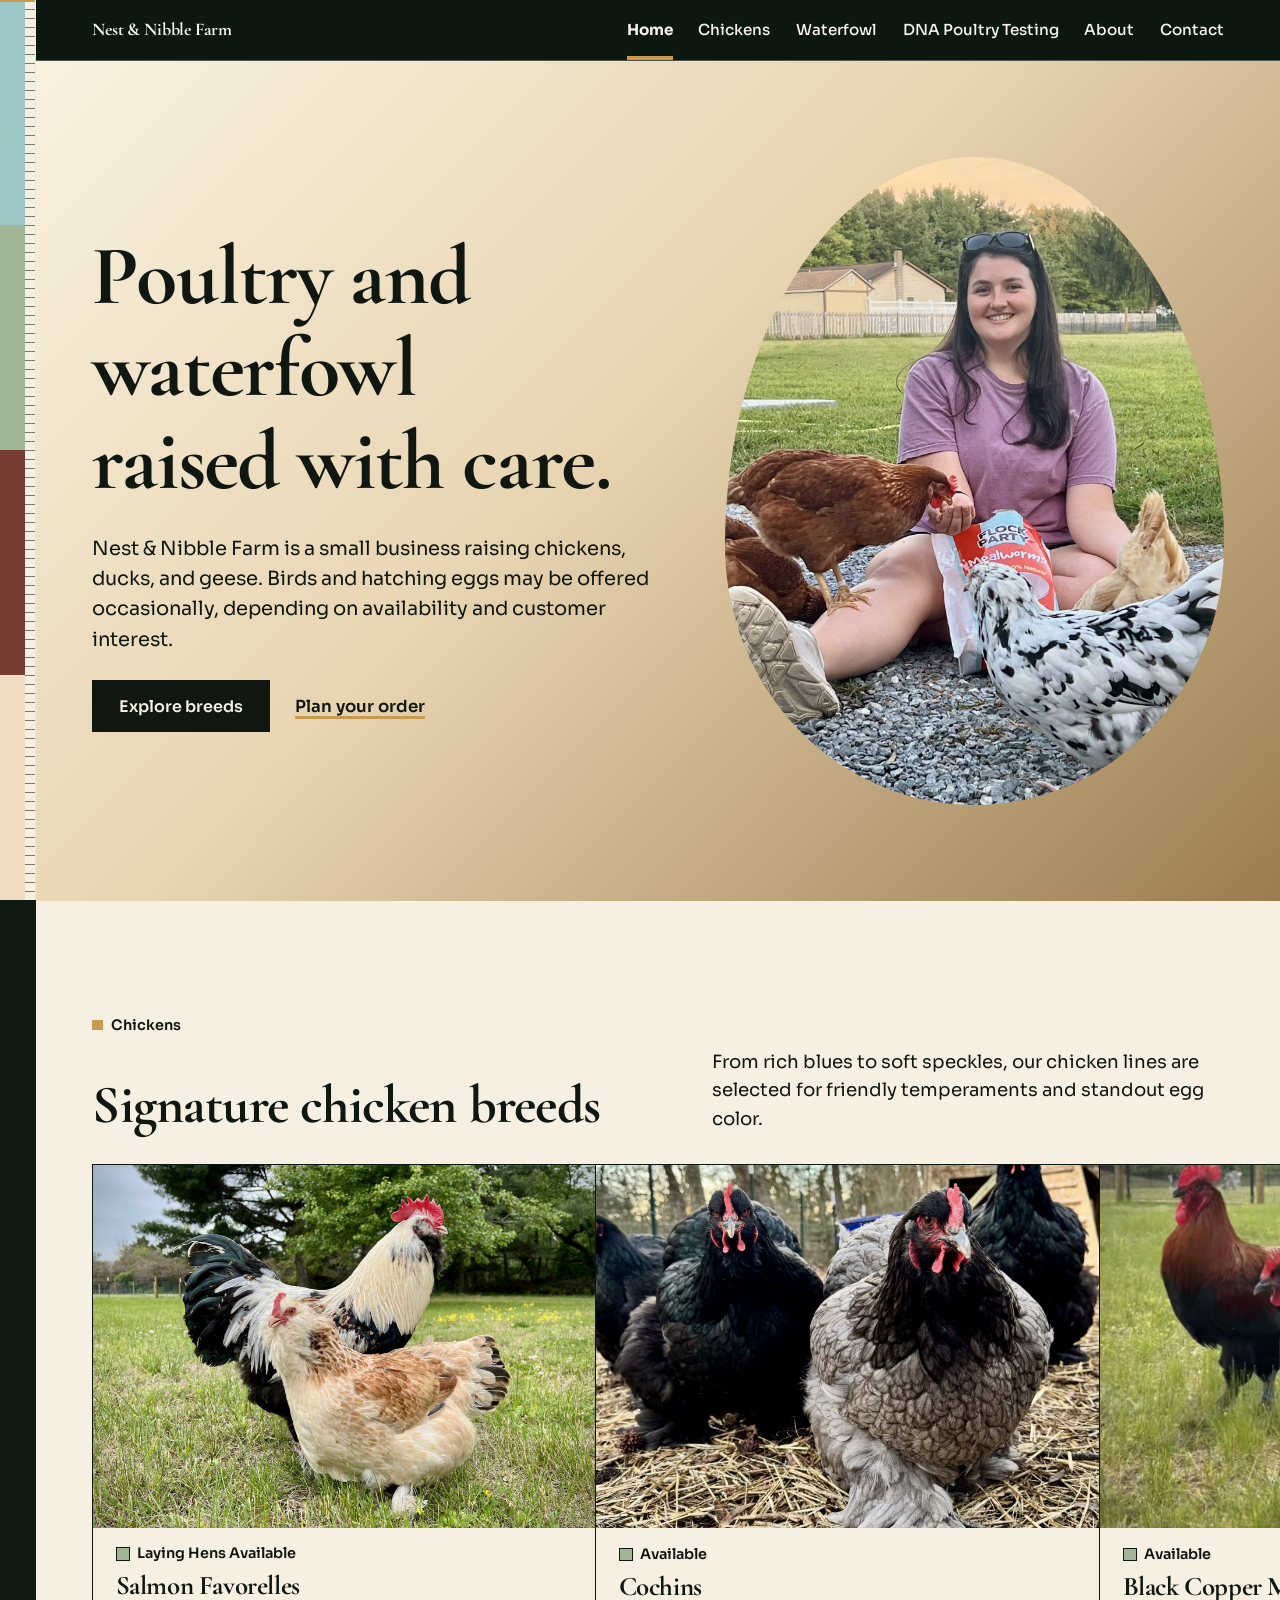
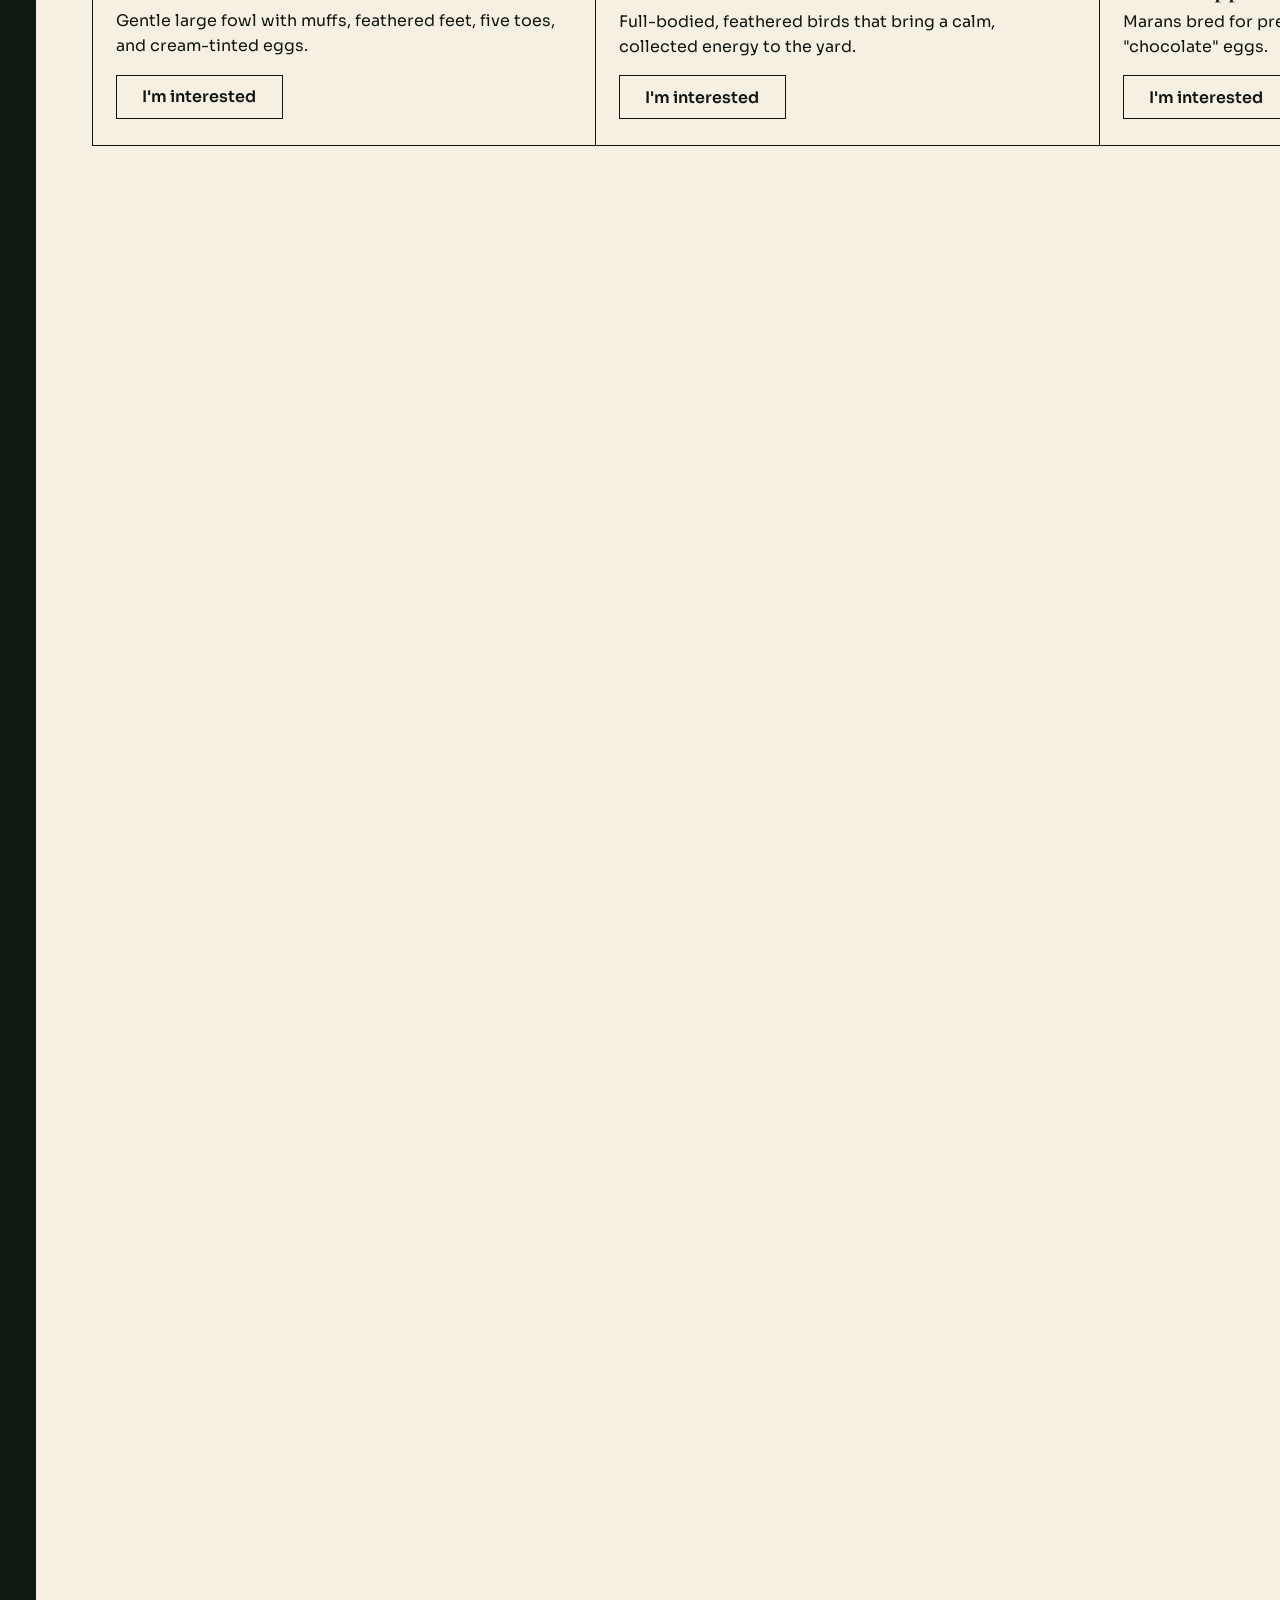
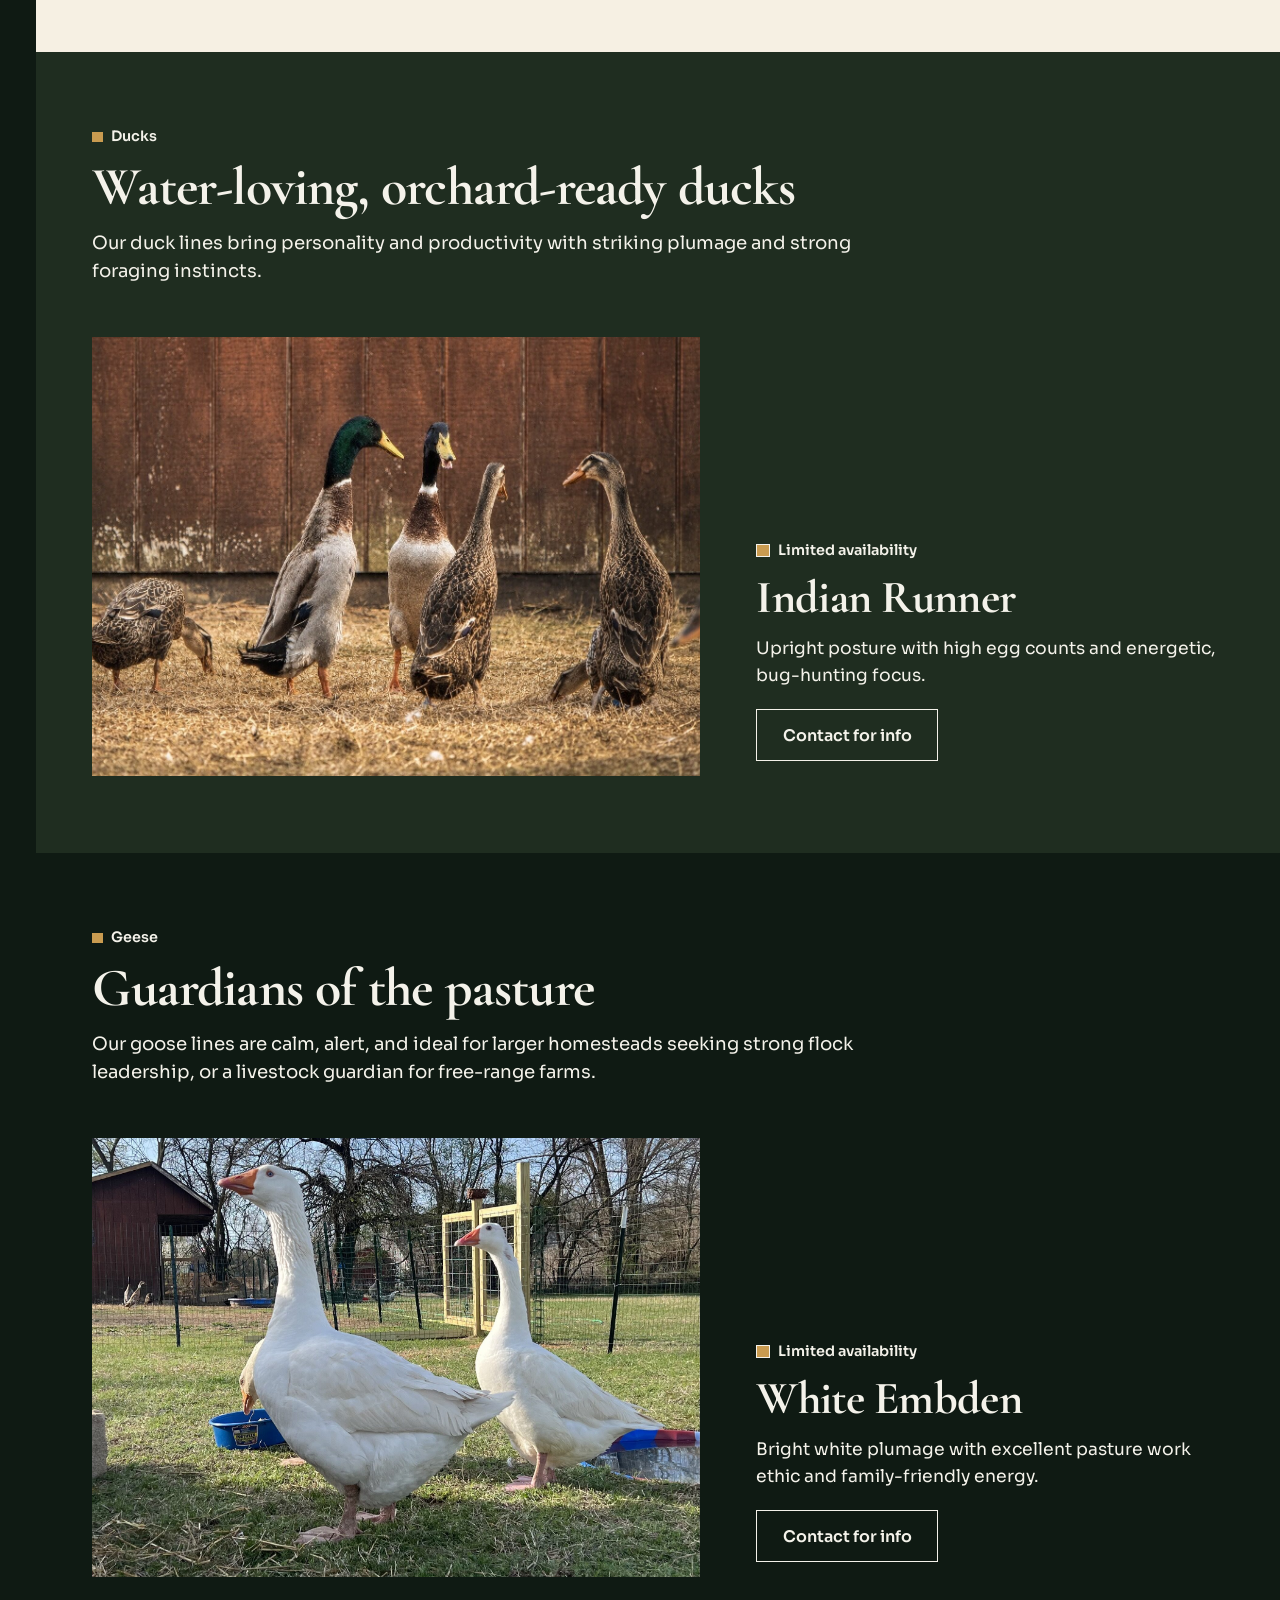
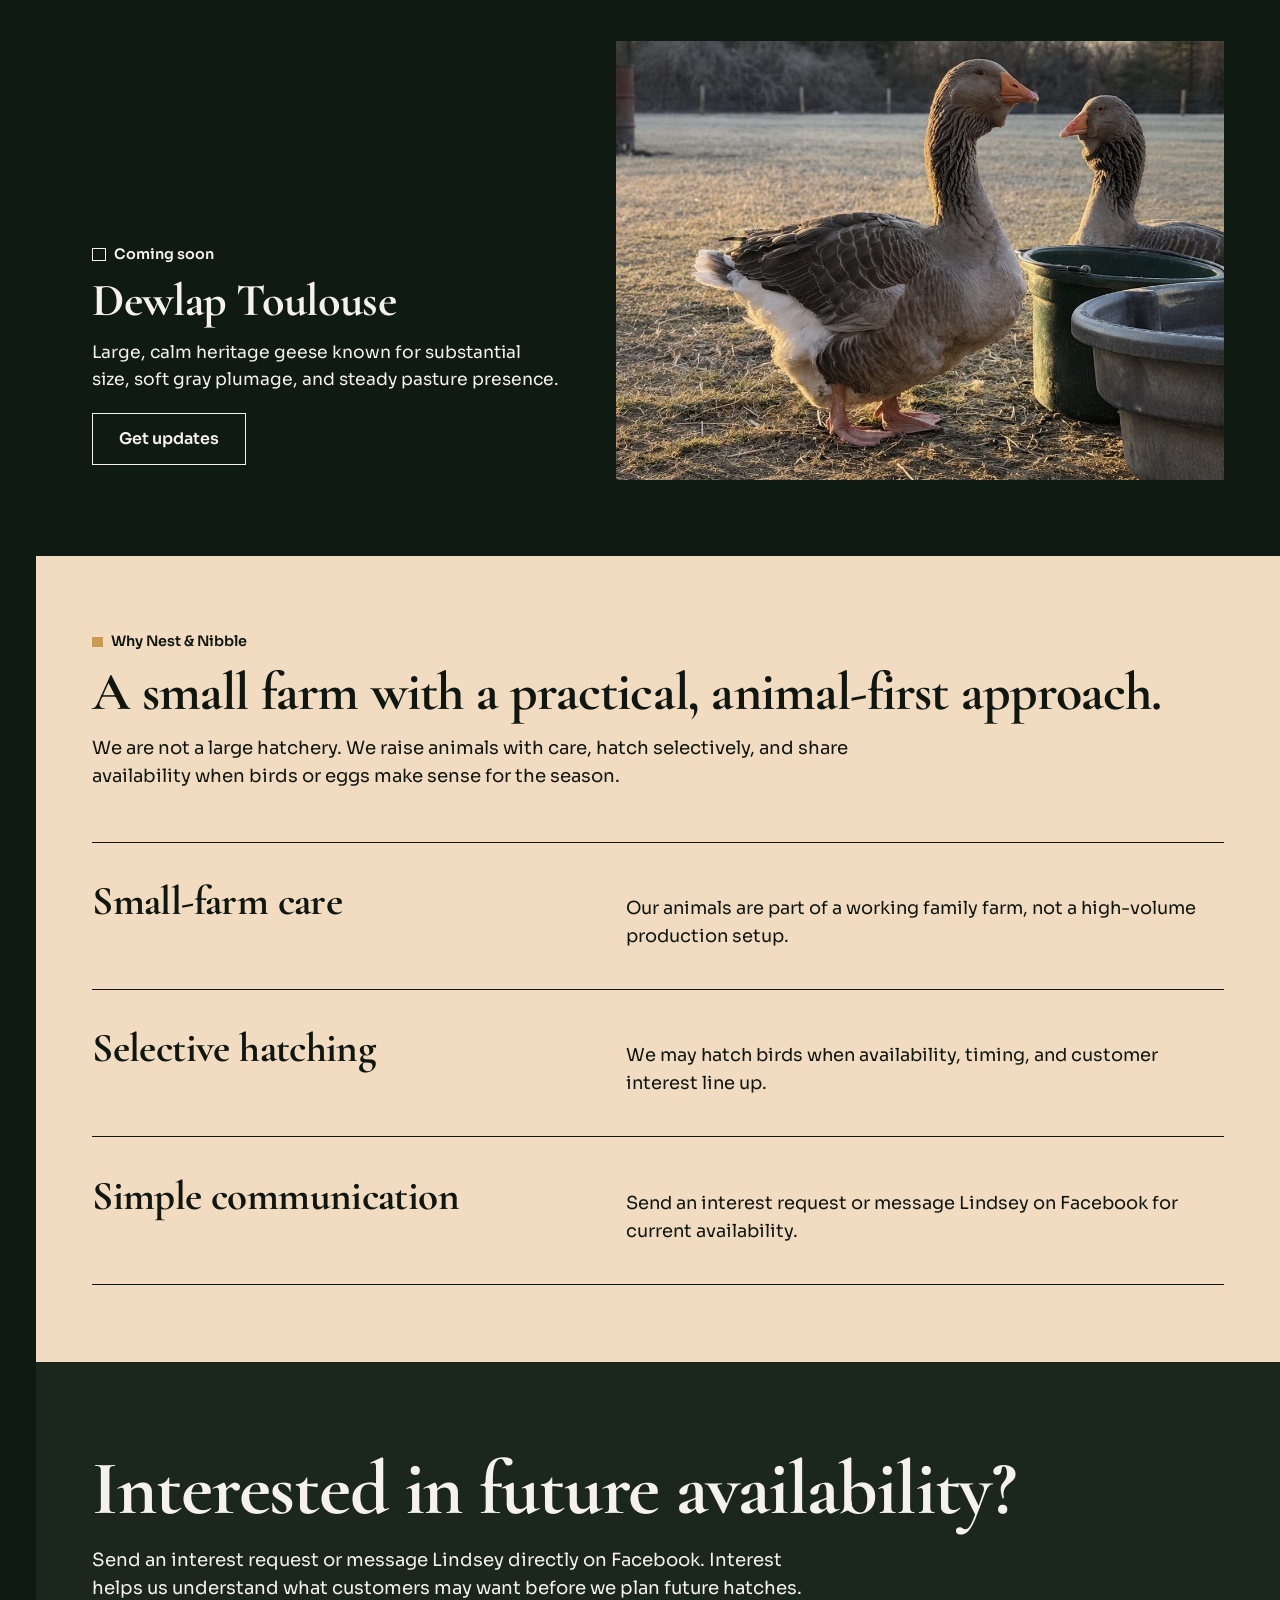
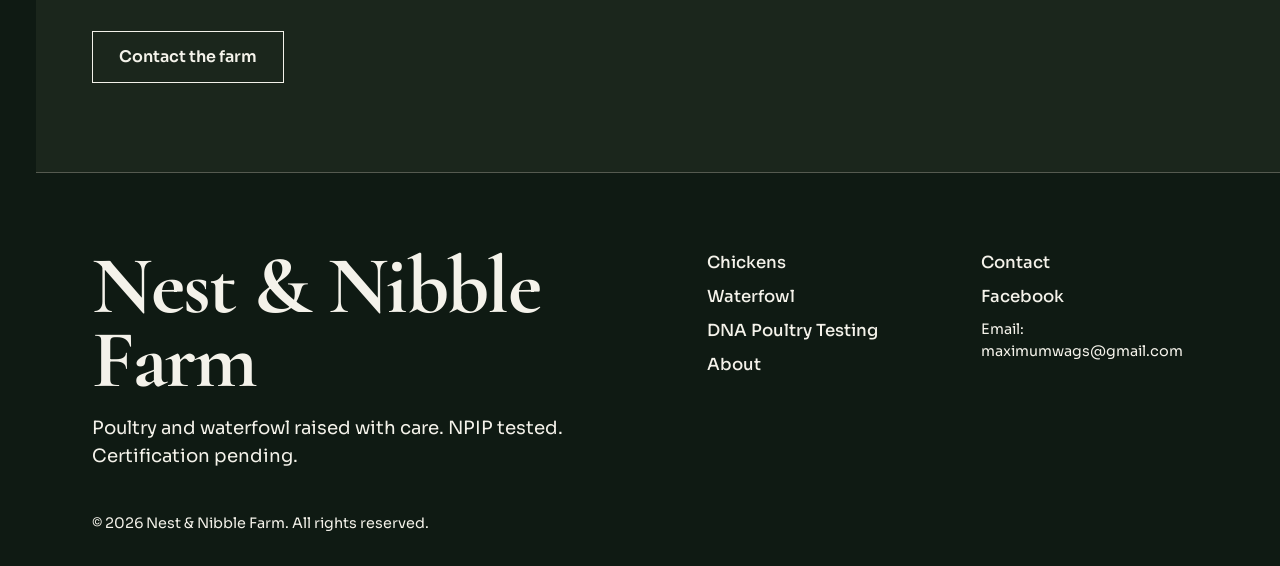
==== commit 12c092e9: "Tighten spacing and rebalance type sizes across the site - Cap content width and centre it; scale ty" ====
--- a/index.html
+++ b/index.html
@@ -11,7 +11,7 @@
       href="https://fonts.googleapis.com/css2?family=Cormorant+Garamond:wght@400;500;600;700&family=Sora:wght@300;400;500;600&display=swap"
       rel="stylesheet"
     />
-    <link rel="stylesheet" href="css/styles.css?v=20261002d" />
+    <link rel="stylesheet" href="css/styles.css?v=20261002h" />
   </head>
   <body>
     <a class="skip-link" href="#main">Skip to content</a>
--- a/css/styles.css
+++ b/css/styles.css
@@ -515,3 +515,103 @@
   html { scroll-behavior: auto; }
   .btn { transition: none; }
 }
+
+/* ================= spacing and type pass (2 Oct 2026) =================
+   Overrides for the rules above: content width cap, larger scale on big screens,
+   tighter section spacing. Later rules win, so edit sizes here. */
+
+/* 1. Content stops widening, and the whole scale grows a little on big screens. */
+:root {
+  --max: 92rem;
+  --pad: max(var(--gut), calc((100vw - var(--rail) - var(--max)) / 2));
+}
+html { font-size: clamp(100%, 0.5vw + 8.8px, 118.75%); }
+.header-inner, .wrap, .hero-pin, .palette-head, .track-head, .cta, .site-footer,
+.page-hero, .dna-hero, .gel, .dna-sameday-intro, .wells-pin { padding-inline: var(--pad); }
+
+/* 2. Headings: room for descenders, smaller top end. Supporting text: larger. */
+h1, h2, h3, h4 { line-height: 1.02; }
+.section-title { font-size: clamp(2.1rem, 4.2vw, 4rem); }
+.section-subtitle { font-size: 1.14rem; max-width: 56ch; }
+.section-label { font-size: 0.9rem; }
+.section-header { gap: 0.9rem; }
+
+/* 3. Less air between sections. */
+.wrap { padding-block: clamp(3rem, 6vw, 5.5rem); }
+.rows { gap: clamp(2.5rem, 5vw, 4rem); }
+
+/* 4. Home hero: headline in three lines, photo sized from the screen height. */
+.hero-copy { gap: 1.6rem; }
+.hero-copy h1 { max-width: 14ch; font-size: clamp(3rem, 6.6vw, 7.4rem); line-height: 1.1; }
+.hero-copy p { max-width: 42ch; font-size: 1.22rem; }
+@media (min-width: 900px) {
+  .hero-pin { grid-template-columns: minmax(0, 1fr) auto; column-gap: var(--gut); }
+  .aperture { width: auto; height: min(72svh, 46rem); justify-self: end; }
+}
+
+/* 5. Home chicken strip: heading and strip travel as one group, cards sized from the screen height. */
+@media (min-width: 900px) and (min-height: 700px) {
+  .motion .track-scene { height: calc(100vh + var(--travel, 0px) * 0.5); }
+  .motion .track-pin { justify-content: center; gap: clamp(1.4rem, 3.4vh, 2.6rem); }
+  .motion .track-head { padding-top: var(--head); }
+  .motion .track-head .section-header { margin-bottom: 0; }
+  .motion .track { padding-inline: var(--pad); border-top: 0; }
+  .motion .track .breed-card { width: clamp(300px, 56vh, 42rem); border-top: var(--line); border-bottom: var(--line); padding-bottom: 1.6rem; }
+  .motion .track .breed-card:first-child { border-left: var(--line); }
+  .motion .track .breed-card h3 { font-size: clamp(1.5rem, 2.1vw, 2.2rem); }
+  .motion .track .breed-card > p:not(.breed-status) { font-size: 1rem; }
+}
+
+/* 6. Breed rows (ducks, geese): calmer name size, larger description. */
+@media (min-width: 800px) {
+  .rows .breed-card h3 { font-size: clamp(2.2rem, 3.6vw, 3.6rem); }
+}
+.breed-card > p:not(.breed-status) { font-size: 1.08rem; }
+
+/* 7. Ledger rows: heading and its sentence closer together and closer in size. */
+.ledger h3 { font-size: clamp(1.8rem, 3.2vw, 3rem); }
+.ledger p { font-size: 1.12rem; }
+@media (min-width: 800px) {
+  .ledger > * { grid-template-columns: minmax(0, 0.8fr) minmax(0, 1fr); align-items: baseline; }
+}
+
+/* 8. Call-to-action slabs. */
+.cta { padding-block: clamp(3.4rem, 7vw, 6rem); gap: 1.8rem; }
+.cta h2 { font-size: clamp(2.5rem, 6vw, 6rem); line-height: 0.98; }
+.cta p { font-size: 1.14rem; margin-top: 1.2rem; }
+
+/* 9. Inner page titles. */
+.page-hero h1 { font-size: clamp(4rem, 12vw, 11rem); line-height: 0.92; }
+.page-hero--mid h1 { font-size: clamp(3.4rem, 10vw, 9.5rem); }
+.page-hero--long h1 { font-size: clamp(2.9rem, 8vw, 8rem); line-height: 0.94; }
+.page-hero p { font-size: 1.22rem; }
+.dna-hero h1 { font-size: clamp(3.2rem, 8.6vw, 8.6rem); line-height: 0.94; }
+
+/* 10. Chickens page: more cards across on wide screens. */
+@media (min-width: 1100px) {
+  .lanes { grid-template-columns: repeat(3, 1fr); }
+  .lanes .breed-card, .lanes .breed-card:nth-child(odd) { border-right: var(--line); }
+  .lanes .breed-card > :not(.frame) { margin-inline: 1.6rem; }
+  .lanes .breed-card h3 { font-size: clamp(1.8rem, 2.4vw, 2.6rem); }
+}
+@media (min-width: 1700px) { .lanes { grid-template-columns: repeat(4, 1fr); } }
+
+/* 11. DNA page. */
+@media (min-width: 900px) {
+  .dna-method-rest.is-wide { grid-column: 2; }
+  .dna-method-copy, .dna-method-rest.is-wide { max-width: 68ch; }
+  .dna-method-copy { align-self: start; }
+  .rack { grid-template-columns: repeat(16, 1fr); width: 100%; gap: clamp(6px, 1vw, 18px); }
+}
+/* wells: no longer pinned; they fill while the row scrolls past (wells-scene uses data-scrub in the HTML) */
+.motion .wells-scene { height: auto; }
+.motion .wells-pin { position: static; min-height: 0; padding-top: 1rem; }
+.rack i { --f: clamp(0, calc(var(--p, 1) * 46 - 11.5 - var(--i)), 1); }
+.dna-method-copy p, .dna-method-rest p, .dna-sameday-copy p { font-size: 1.08rem; }
+
+/* 12. Contact page: title on the left, form on the right. */
+@media (min-width: 900px) {
+  .waitlist-section { display: grid; grid-template-columns: minmax(0, 0.8fr) minmax(0, 1fr); column-gap: var(--gut); row-gap: 0.9rem; }
+  .waitlist-section > .section-title, .waitlist-section > .section-subtitle { grid-column: 1; }
+  .waitlist-section > form { grid-column: 2; grid-row: 1 / span 3; margin-top: 0; max-width: none; }
+}
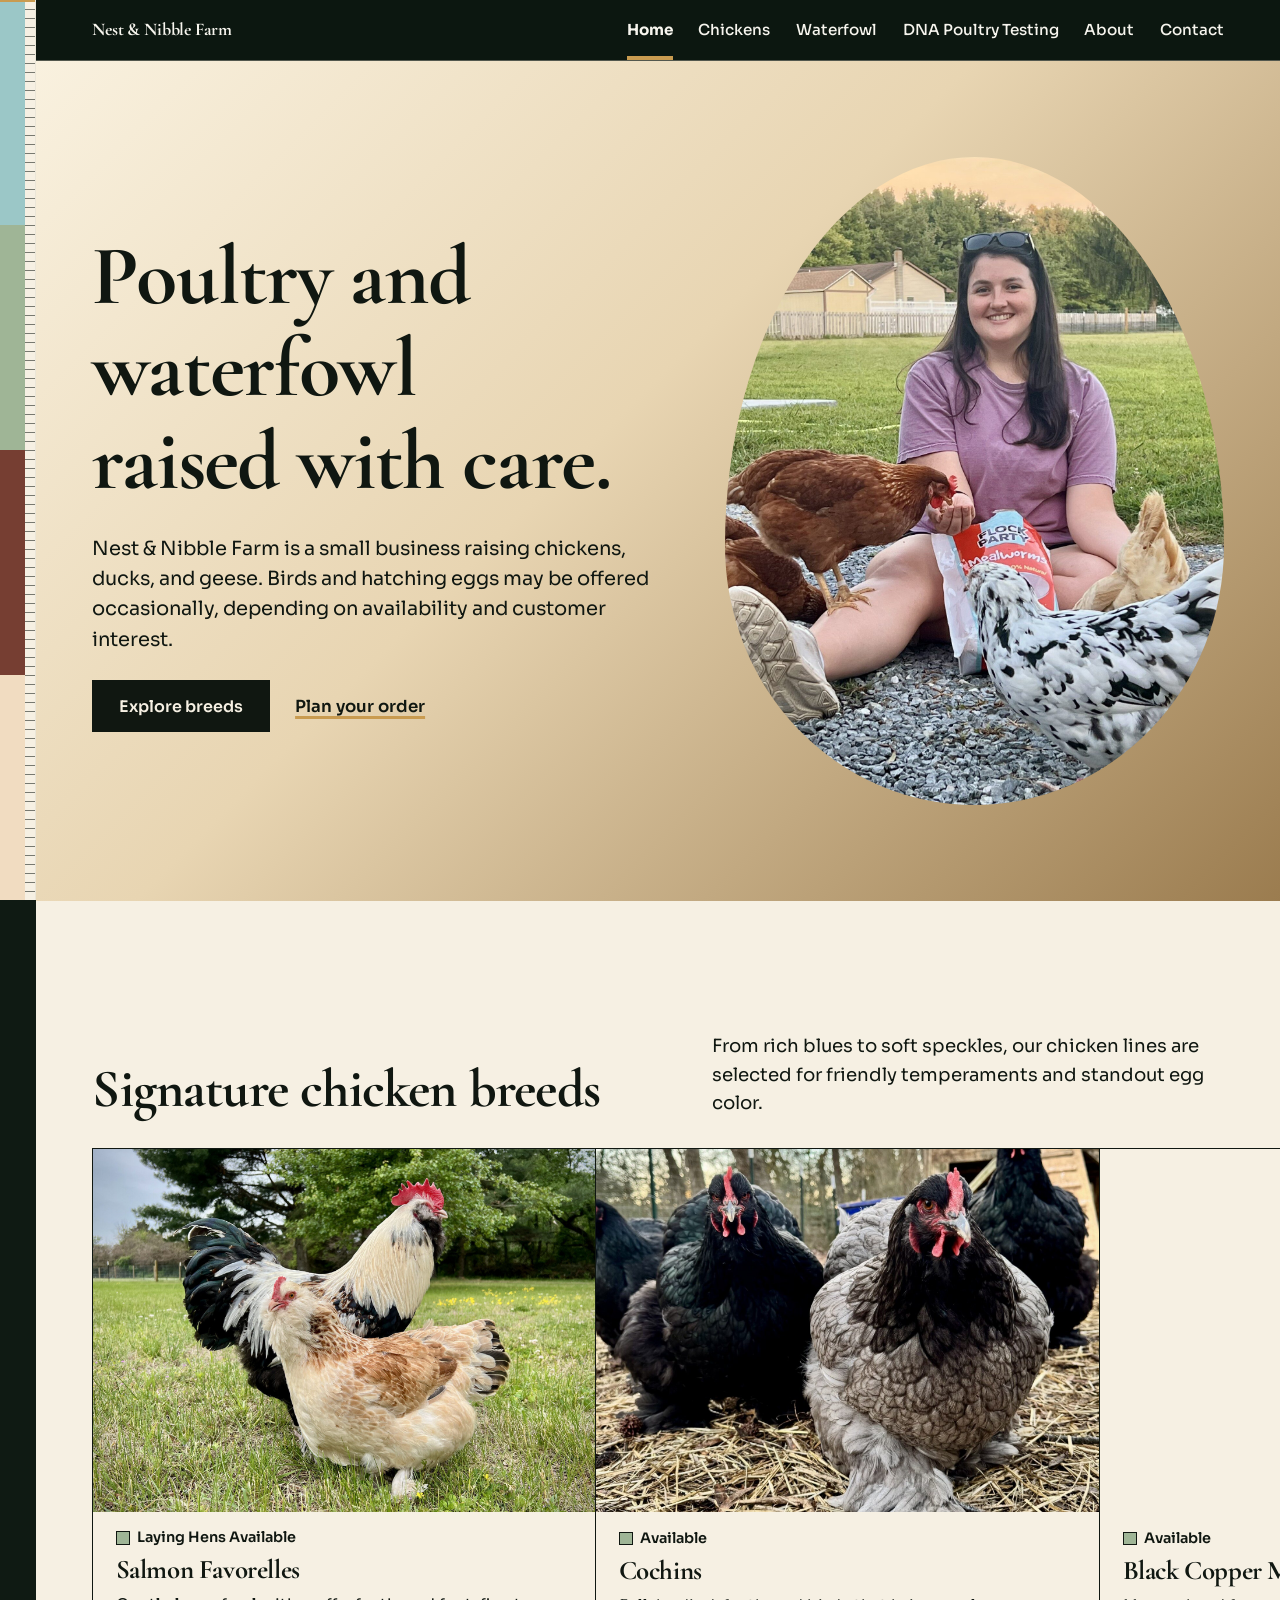
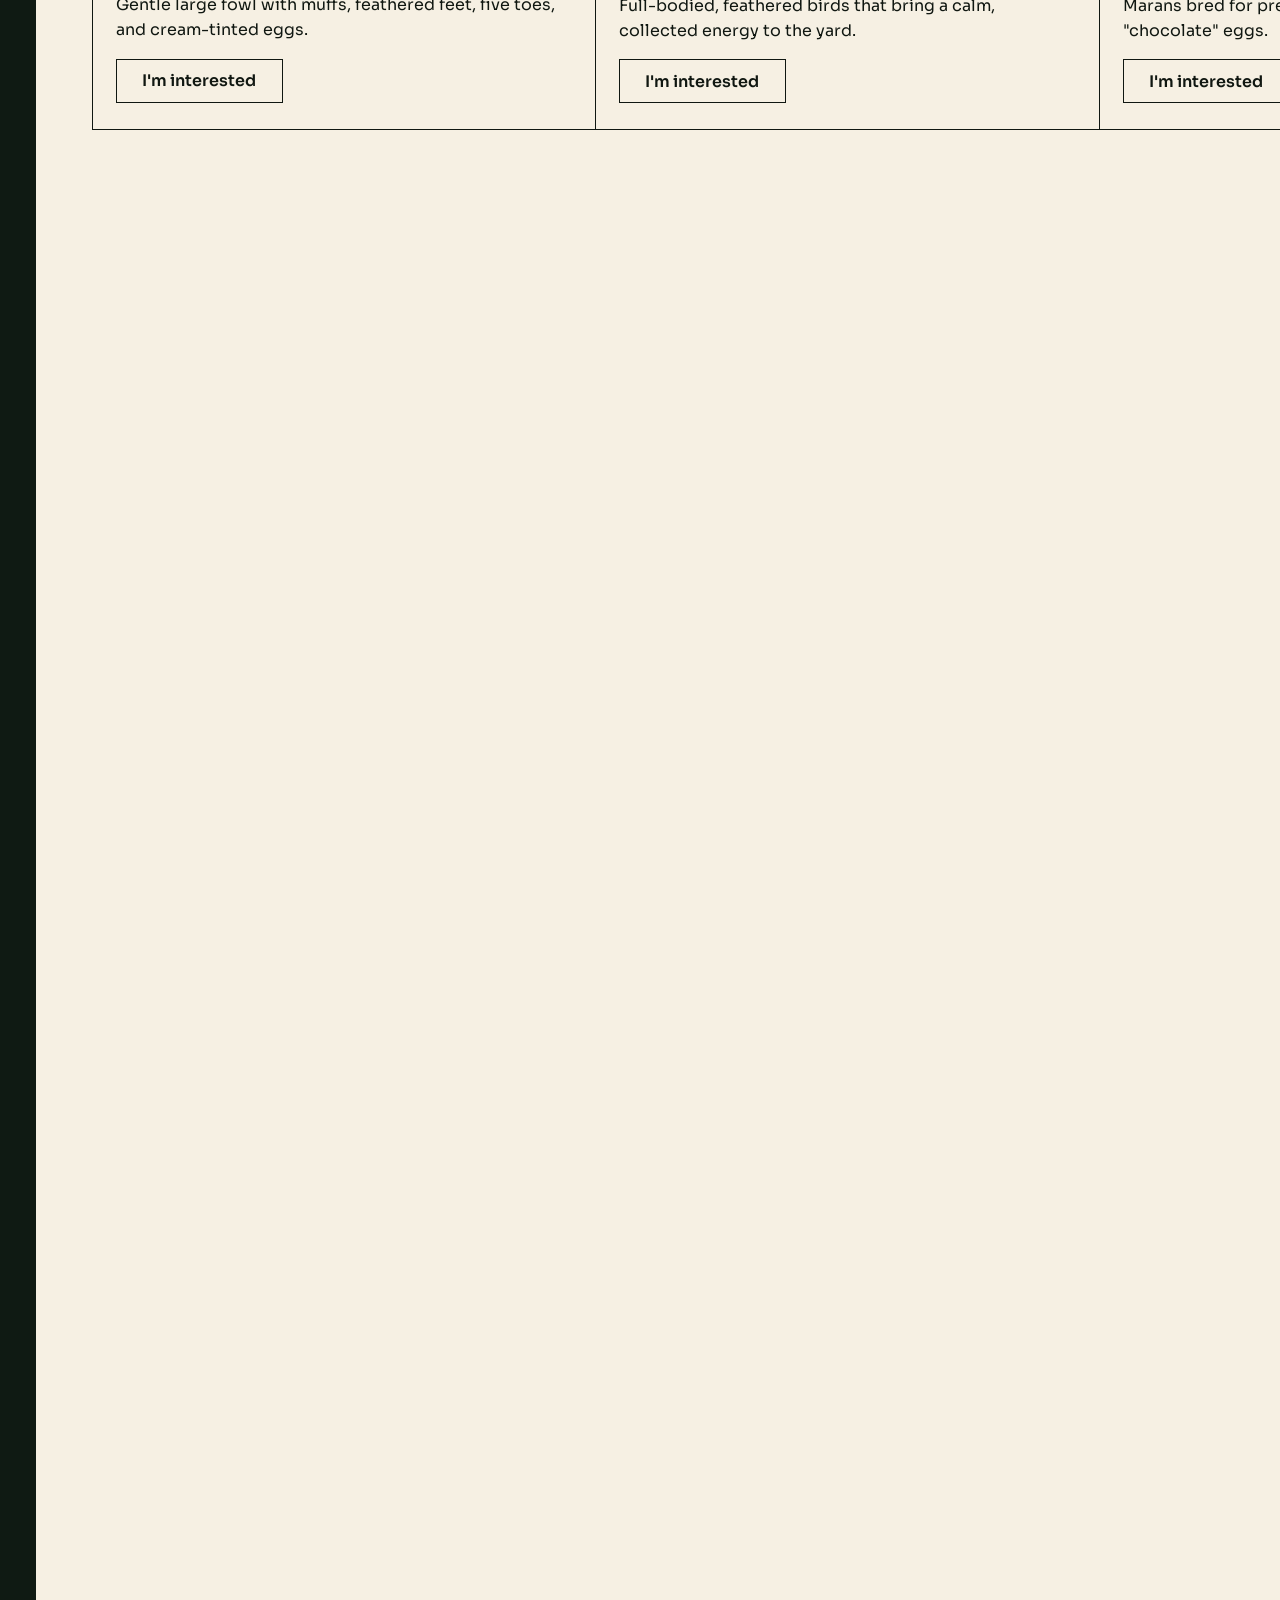
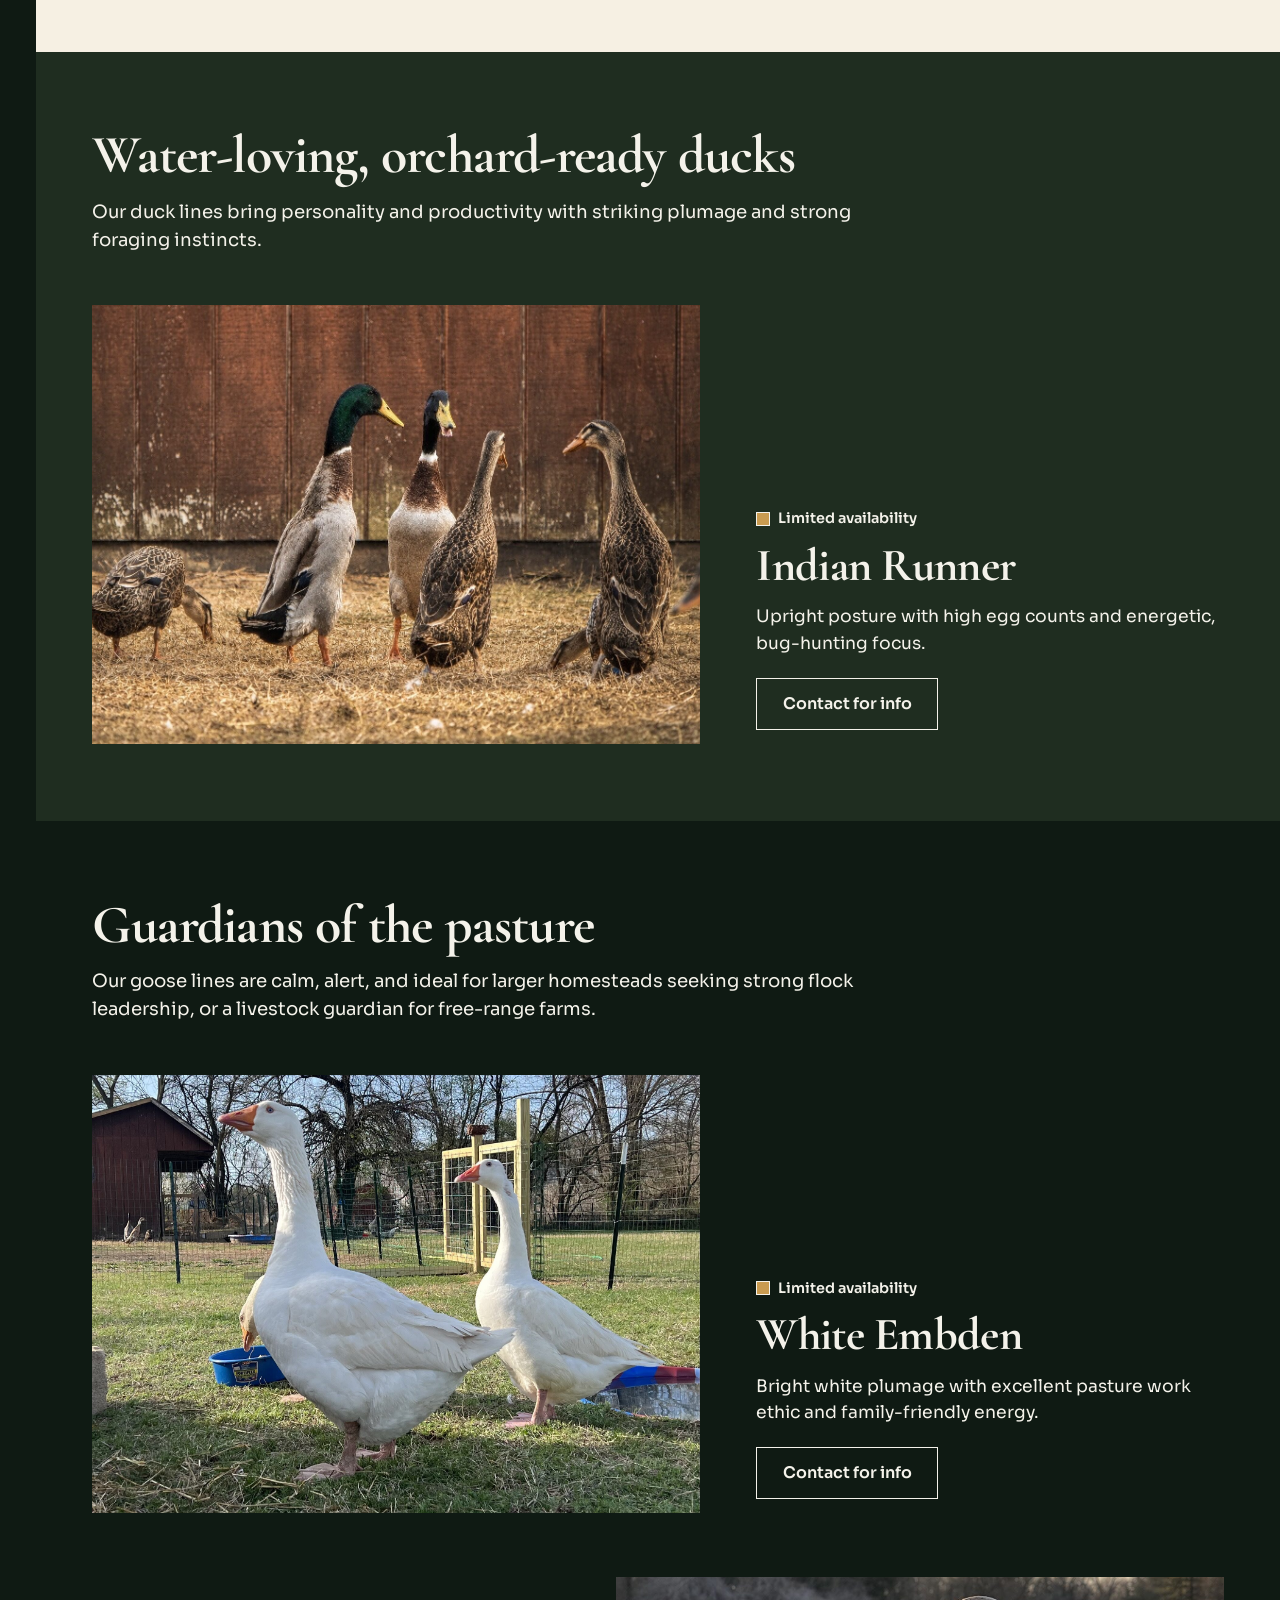
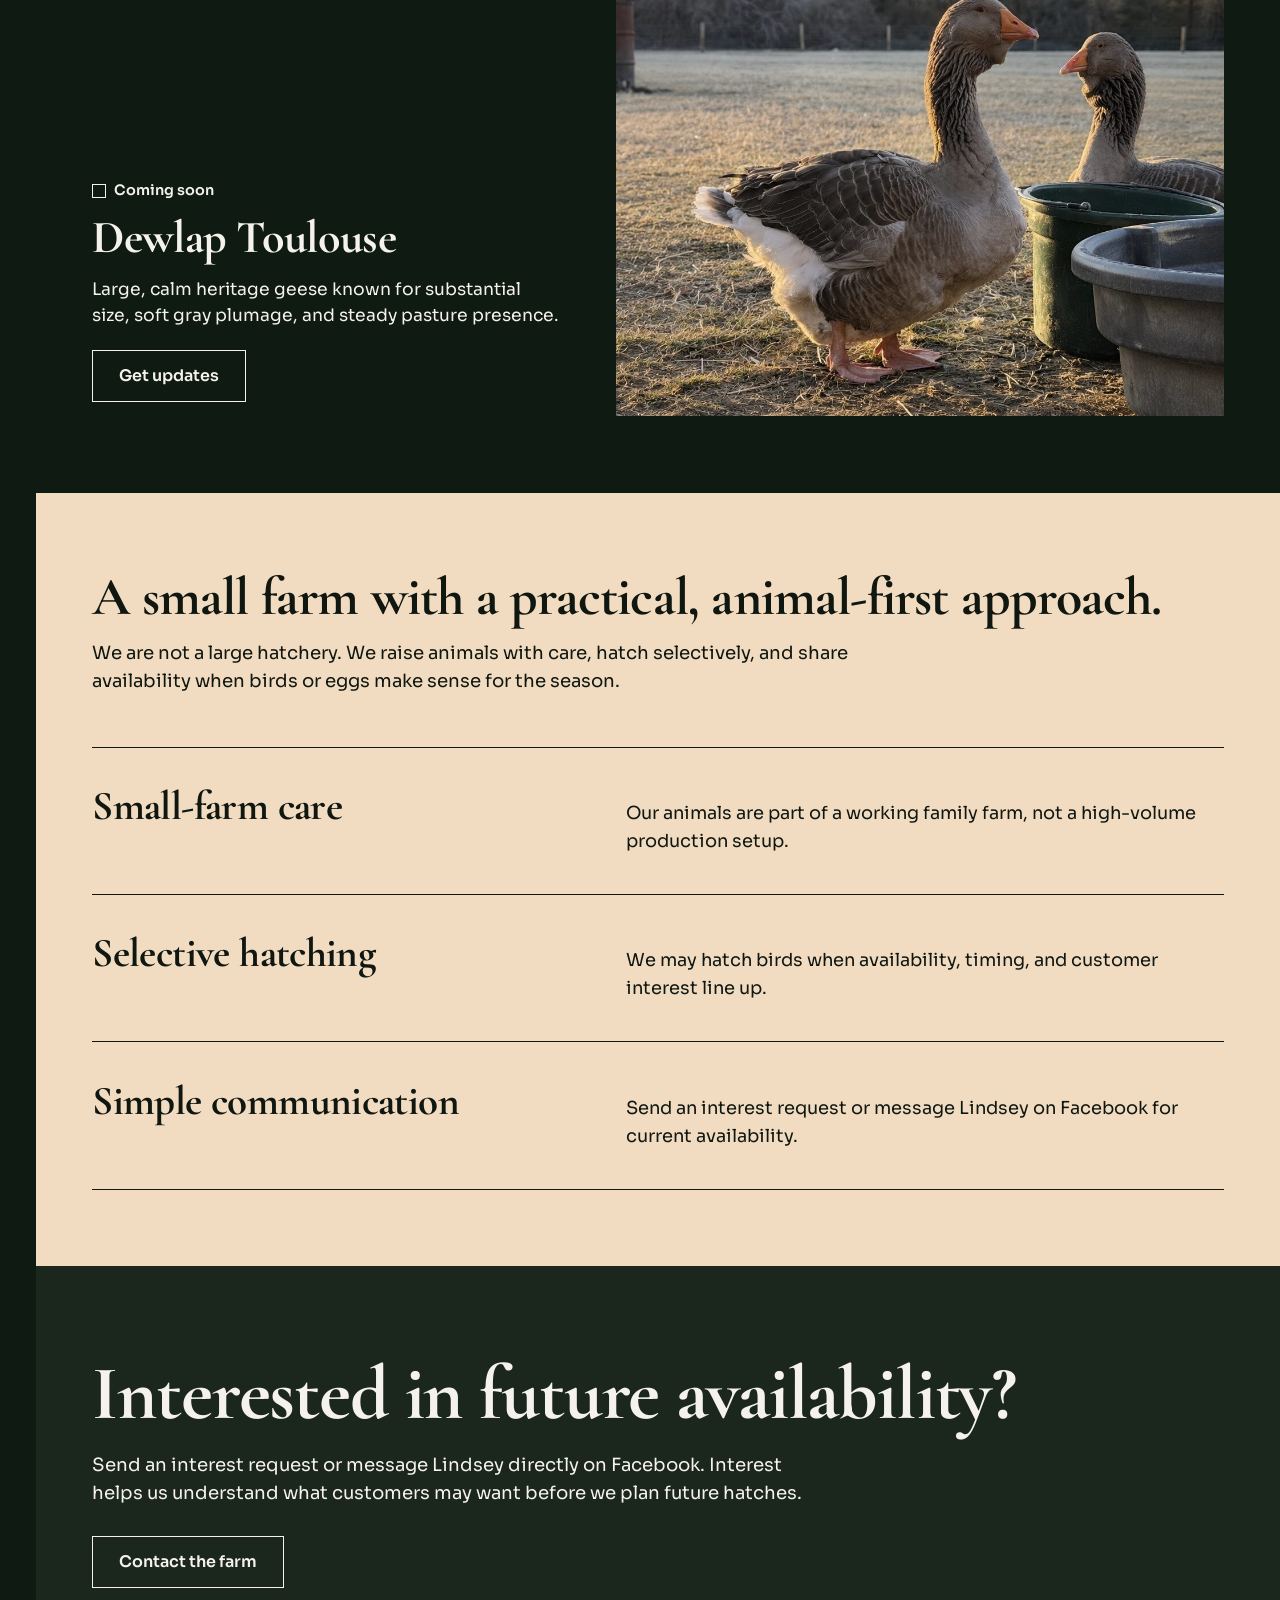
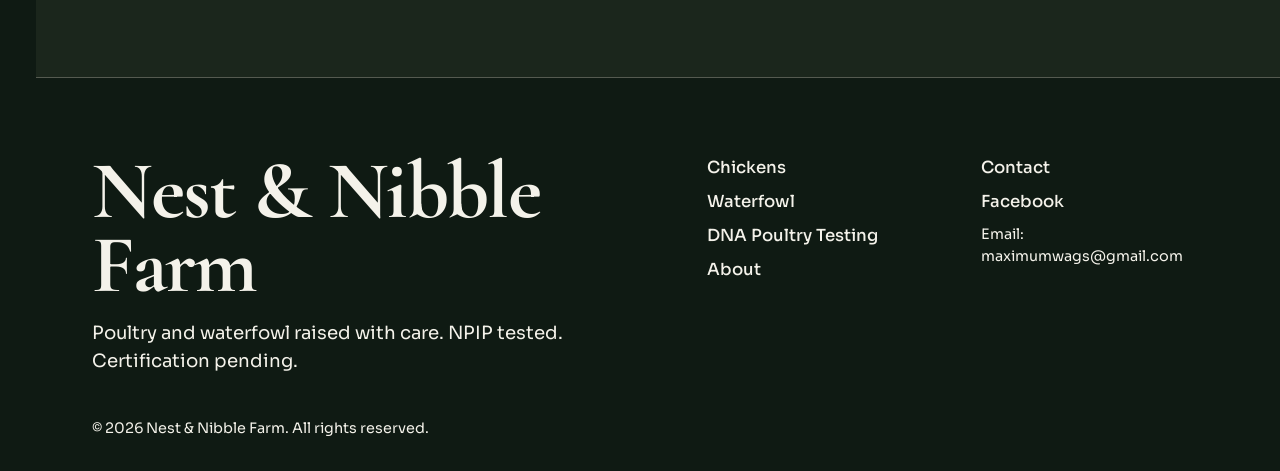
==== commit b6701734: "Remove the small tag labels above headings Drops the section-label tags site-wide ("Transparent timi" ====
--- a/index.html
+++ b/index.html
@@ -11,7 +11,7 @@
       href="https://fonts.googleapis.com/css2?family=Cormorant+Garamond:wght@400;500;600;700&family=Sora:wght@300;400;500;600&display=swap"
       rel="stylesheet"
     />
-    <link rel="stylesheet" href="css/styles.css?v=20261002h" />
+    <link rel="stylesheet" href="css/styles.css?v=20261002i" />
   </head>
   <body>
     <a class="skip-link" href="#main">Skip to content</a>
@@ -110,7 +110,6 @@
         <div class="track-pin">
           <div class="track-head">
             <div class="section-header">
-              <span class="section-label">Chickens</span>
               <h2 class="section-title">Signature chicken breeds</h2>
               <p class="section-subtitle">
                 From rich blues to soft speckles, our chicken lines are selected for friendly temperaments
@@ -181,7 +180,6 @@
 
       <section id="ducks" class="wrap g-green">
         <div class="section-header">
-          <span class="section-label">Ducks</span>
           <h2 class="section-title">Water-loving, orchard-ready ducks</h2>
           <p class="section-subtitle">
             Our duck lines bring personality and productivity with striking plumage and strong
@@ -201,7 +199,6 @@
 
       <section id="geese" class="wrap g-blue">
         <div class="section-header">
-          <span class="section-label">Geese</span>
           <h2 class="section-title">Guardians of the pasture</h2>
           <p class="section-subtitle">
             Our goose lines are calm, alert, and ideal for larger homesteads seeking strong flock
@@ -229,7 +226,6 @@
 
       <section class="wrap g-cream">
         <div class="section-header">
-          <span class="section-label">Why Nest &amp; Nibble</span>
           <h2 class="section-title">A small farm with a practical, animal-first approach.</h2>
           <p class="section-subtitle">
             We are not a large hatchery. We raise animals with care, hatch selectively, and share
@@ -290,7 +286,6 @@
     <div class="modal" data-modal aria-hidden="true">
       <div class="modal-dialog" role="dialog" aria-modal="true" aria-labelledby="modal-title">
         <button class="modal-close" type="button" aria-label="Close" data-modal-close>&times;</button>
-        <p class="section-label">Interest request</p>
         <h2 class="section-title" id="modal-title" data-modal-title>Get more info</h2>
         <p class="section-subtitle">Breed: <span data-modal-breed>Selected breed</span></p>
         <form action="https://formspree.io/f/mvzqqngd" method="post" data-waitlist-form>
--- a/css/styles.css
+++ b/css/styles.css
@@ -434,7 +434,7 @@
 
 .dna-service-grid { display: grid; gap: 0; border: 1.5px solid var(--ink); }
 .dna-service-card { display: grid; gap: 1.6rem; align-content: space-between; padding: clamp(1.5rem, 3.4vw, 3rem); }
-.dna-service-card h3 { font-weight: 700; font-stretch: 88%; font-size: clamp(1.9rem, 3.4vw, 3.2rem); margin-top: 0.9rem; }
+.dna-service-card h3 { font-weight: 700; font-stretch: 88%; font-size: clamp(1.9rem, 3.4vw, 3.2rem); }
 .dna-service-card--sex { background: var(--choc); color: var(--chalk); }
 .dna-service-card--genetics { background: var(--cream); }
 .dna-service-card--genetics > div > p { margin-top: 0.9rem; font-weight: 600; }
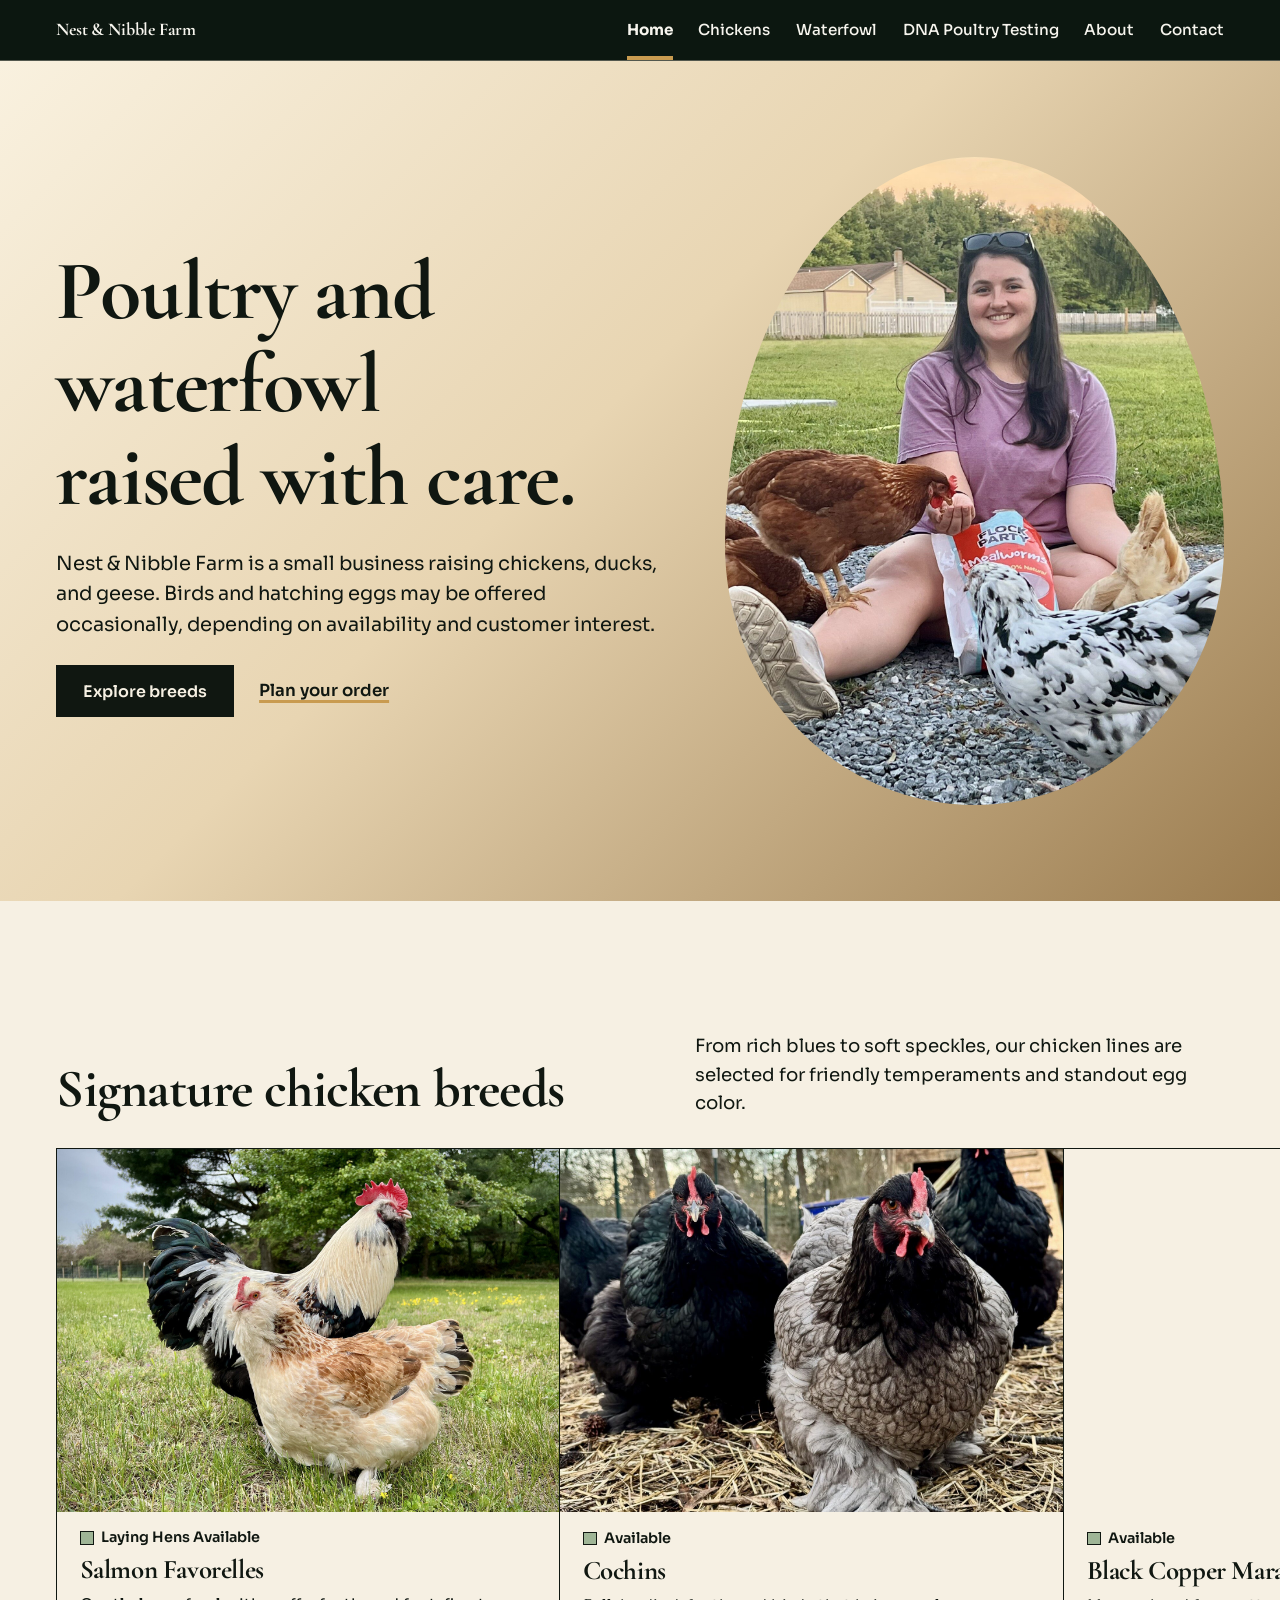
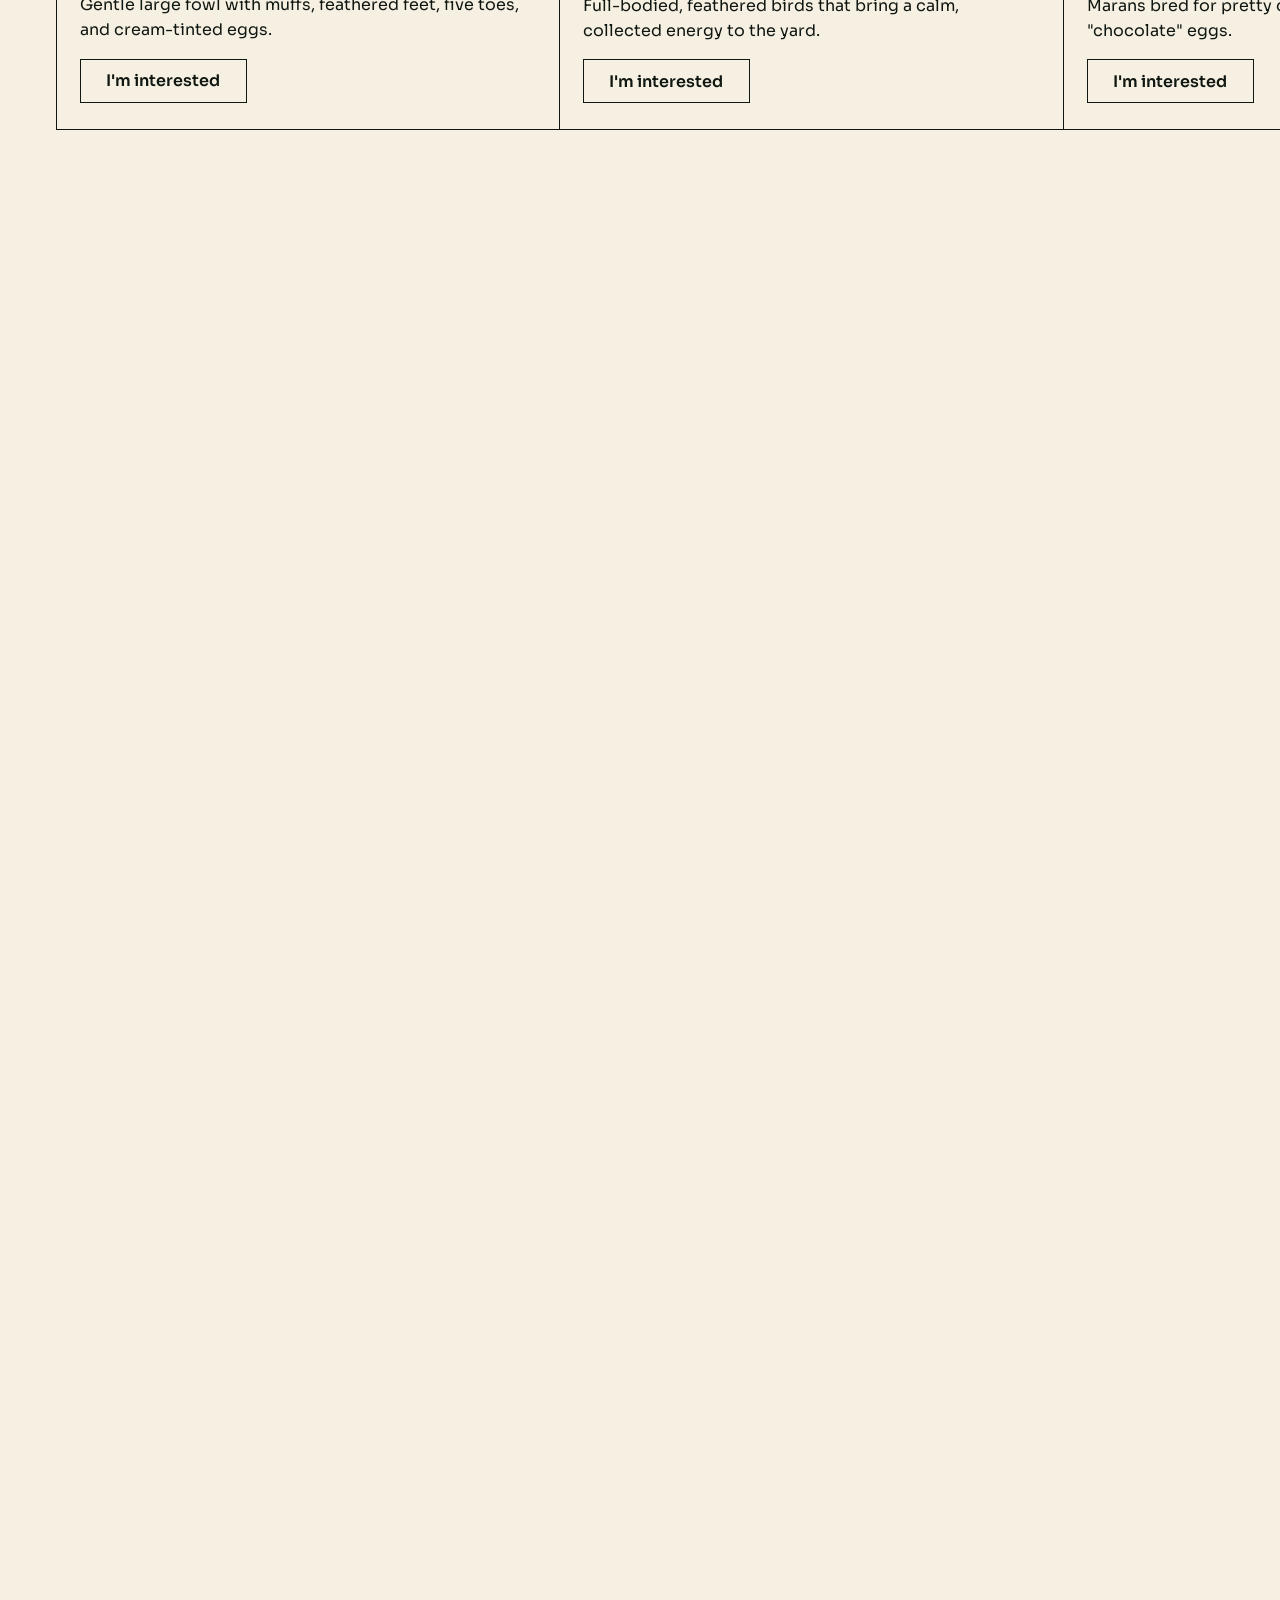
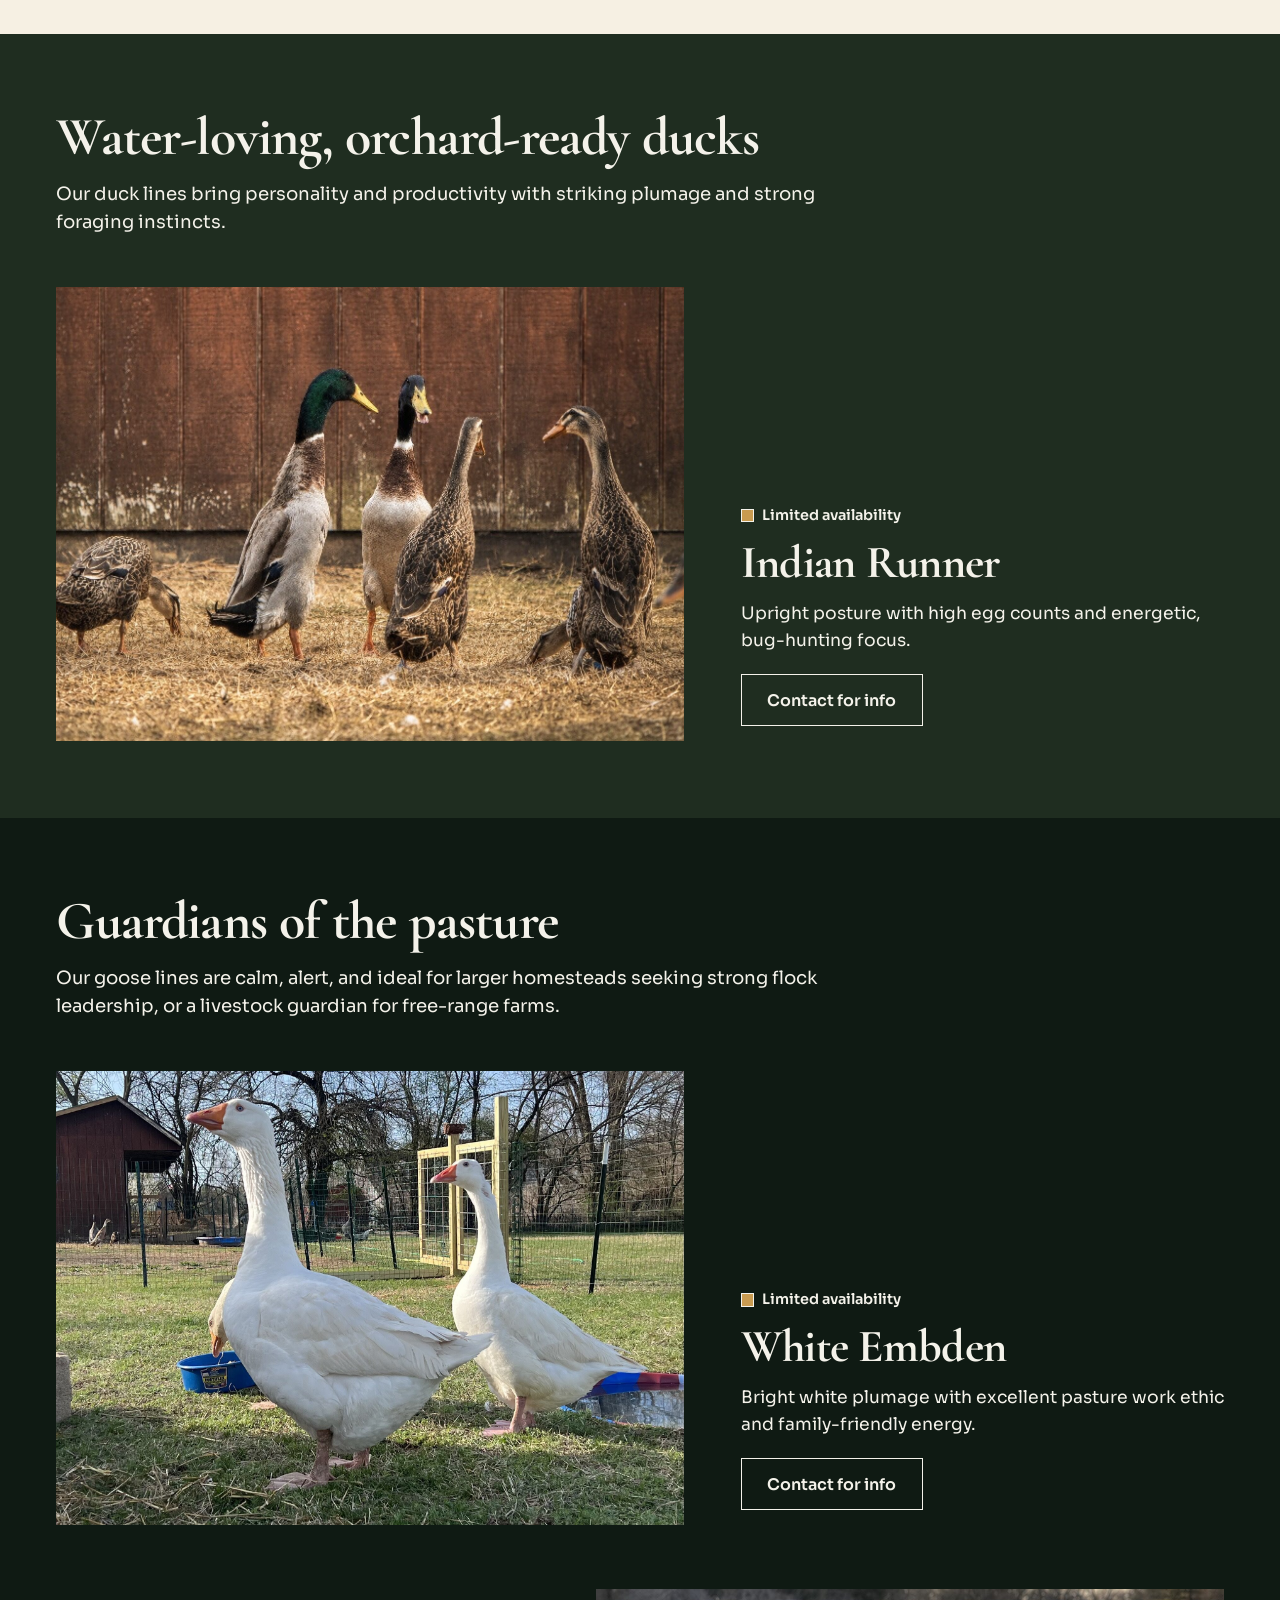
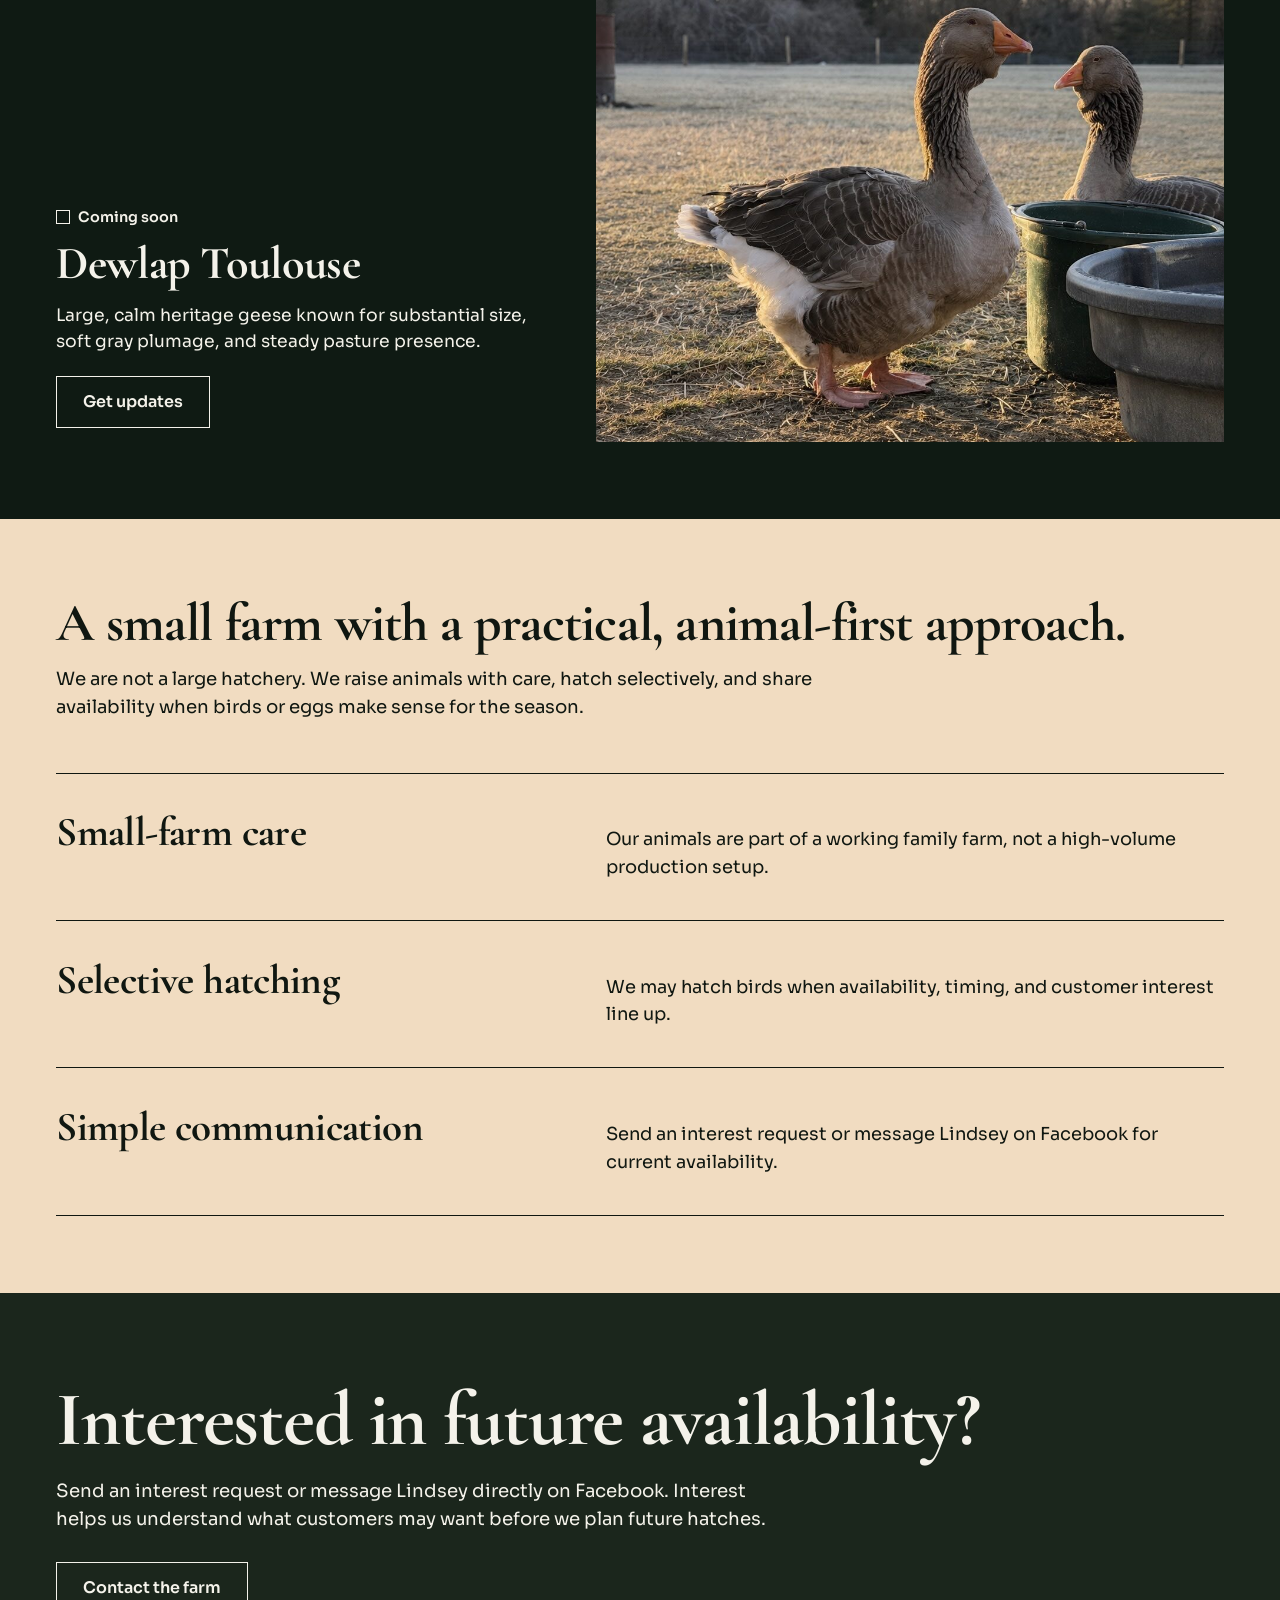
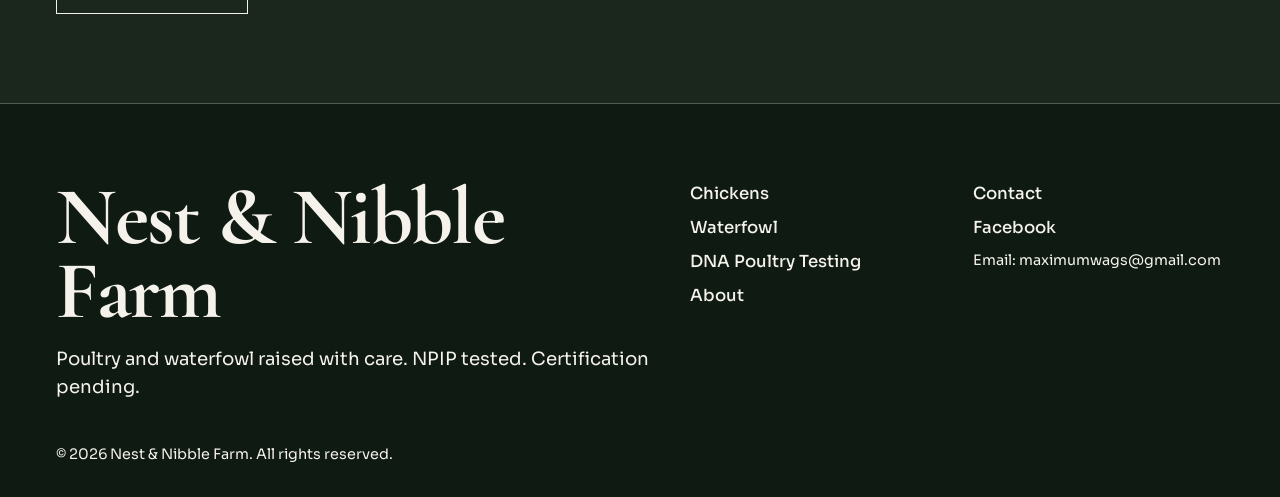
==== commit f52d67f9: "Remove the egg-colour scroll strip from the left edge Deletes the rail markup from every page, its s" ====
--- a/index.html
+++ b/index.html
@@ -11,11 +11,10 @@
       href="https://fonts.googleapis.com/css2?family=Cormorant+Garamond:wght@400;500;600;700&family=Sora:wght@300;400;500;600&display=swap"
       rel="stylesheet"
     />
-    <link rel="stylesheet" href="css/styles.css?v=20261002i" />
+    <link rel="stylesheet" href="css/styles.css?v=20261002j" />
   </head>
   <body>
     <a class="skip-link" href="#main">Skip to content</a>
-    <div class="rail" aria-hidden="true"><i></i><i></i><i></i><i></i><b></b></div>
     <header class="site-header">
       <div class="header-inner">
         <a class="logo" href="index.html">Nest &amp; Nibble Farm</a>
@@ -332,6 +331,6 @@
       </div>
     </div>
 
-    <script src="js/main.js?v=20261002d"></script>
+    <script src="js/main.js?v=20261002j"></script>
   </body>
 </html>
--- a/css/styles.css
+++ b/css/styles.css
@@ -19,23 +19,17 @@
   --display: "Cormorant Garamond", "Times New Roman", serif;
   --text: "Sora", "Helvetica Neue", Helvetica, sans-serif;
   --egg: 50% 50% 50% 50% / 60% 60% 40% 40%;
-  --rail: 0px;
   --head: 60px;
   --gut: clamp(18px, 4.4vw, 72px);
   --line: 1.5px solid currentColor;
 }
 
-@media (min-width: 900px) {
-  :root { --rail: 36px; }
-}
-
 * { box-sizing: border-box; }
 
 html { overflow-x: clip; scroll-behavior: smooth; }
 
 body {
   margin: 0;
-  padding-left: var(--rail);
   font: 400 1.04rem/1.55 var(--text);
   color: var(--light);
   background: var(--bg);
@@ -62,7 +56,7 @@
   position: absolute; left: -999px; top: 8px; z-index: 99;
   padding: 0.7rem 1rem; background: var(--ink); color: var(--chalk);
 }
-.skip-link:focus { left: calc(var(--rail) + 8px); }
+.skip-link:focus { left: 8px; }
 
 /* ---------- grounds ---------- */
 .g-blue { background: var(--bg); color: var(--light); }
@@ -72,27 +66,6 @@
 .g-chalk { background: var(--chalk); color: var(--ink); }
 .hero-scene.g-blue {
   background: linear-gradient(135deg, #f9f1df 0%, #e8d5b2 45%, #9b7c4f 100%); color: var(--ink);
-}
-
-/* ---------- shell scale (left rail) ---------- */
-.rail {
-  display: none; position: fixed; left: 0; top: 0; bottom: 0; width: var(--rail);
-  z-index: 30; border-right: 1px solid rgba(214, 209, 196, 0.35); background: var(--chalk);
-}
-@media (min-width: 900px) { .rail { display: block; } }
-.rail i { position: absolute; left: 0; right: 10px; height: 25%; }
-.rail i:nth-child(1) { top: 0; background: var(--blue); }
-.rail i:nth-child(2) { top: 25%; background: var(--green); }
-.rail i:nth-child(3) { top: 50%; background: var(--choc); }
-.rail i:nth-child(4) { top: 75%; background: var(--cream); }
-.rail::after {
-  content: ""; position: absolute; right: 0; top: 0; bottom: 0; width: 10px;
-  background: repeating-linear-gradient(to bottom, var(--ink) 0 1px, transparent 1px 9px);
-  opacity: 0.55;
-}
-.rail b {
-  position: absolute; left: 0; right: 0; height: 4px; margin-top: -2px; z-index: 1;
-  top: calc(var(--page-p, 0) * 100%); background: var(--red);
 }
 
 /* ---------- header ---------- */
@@ -523,7 +496,7 @@
 /* 1. Content stops widening, and the whole scale grows a little on big screens. */
 :root {
   --max: 92rem;
-  --pad: max(var(--gut), calc((100vw - var(--rail) - var(--max)) / 2));
+  --pad: max(var(--gut), calc((100vw - var(--max)) / 2));
 }
 html { font-size: clamp(100%, 0.5vw + 8.8px, 118.75%); }
 .header-inner, .wrap, .hero-pin, .palette-head, .track-head, .cta, .site-footer,
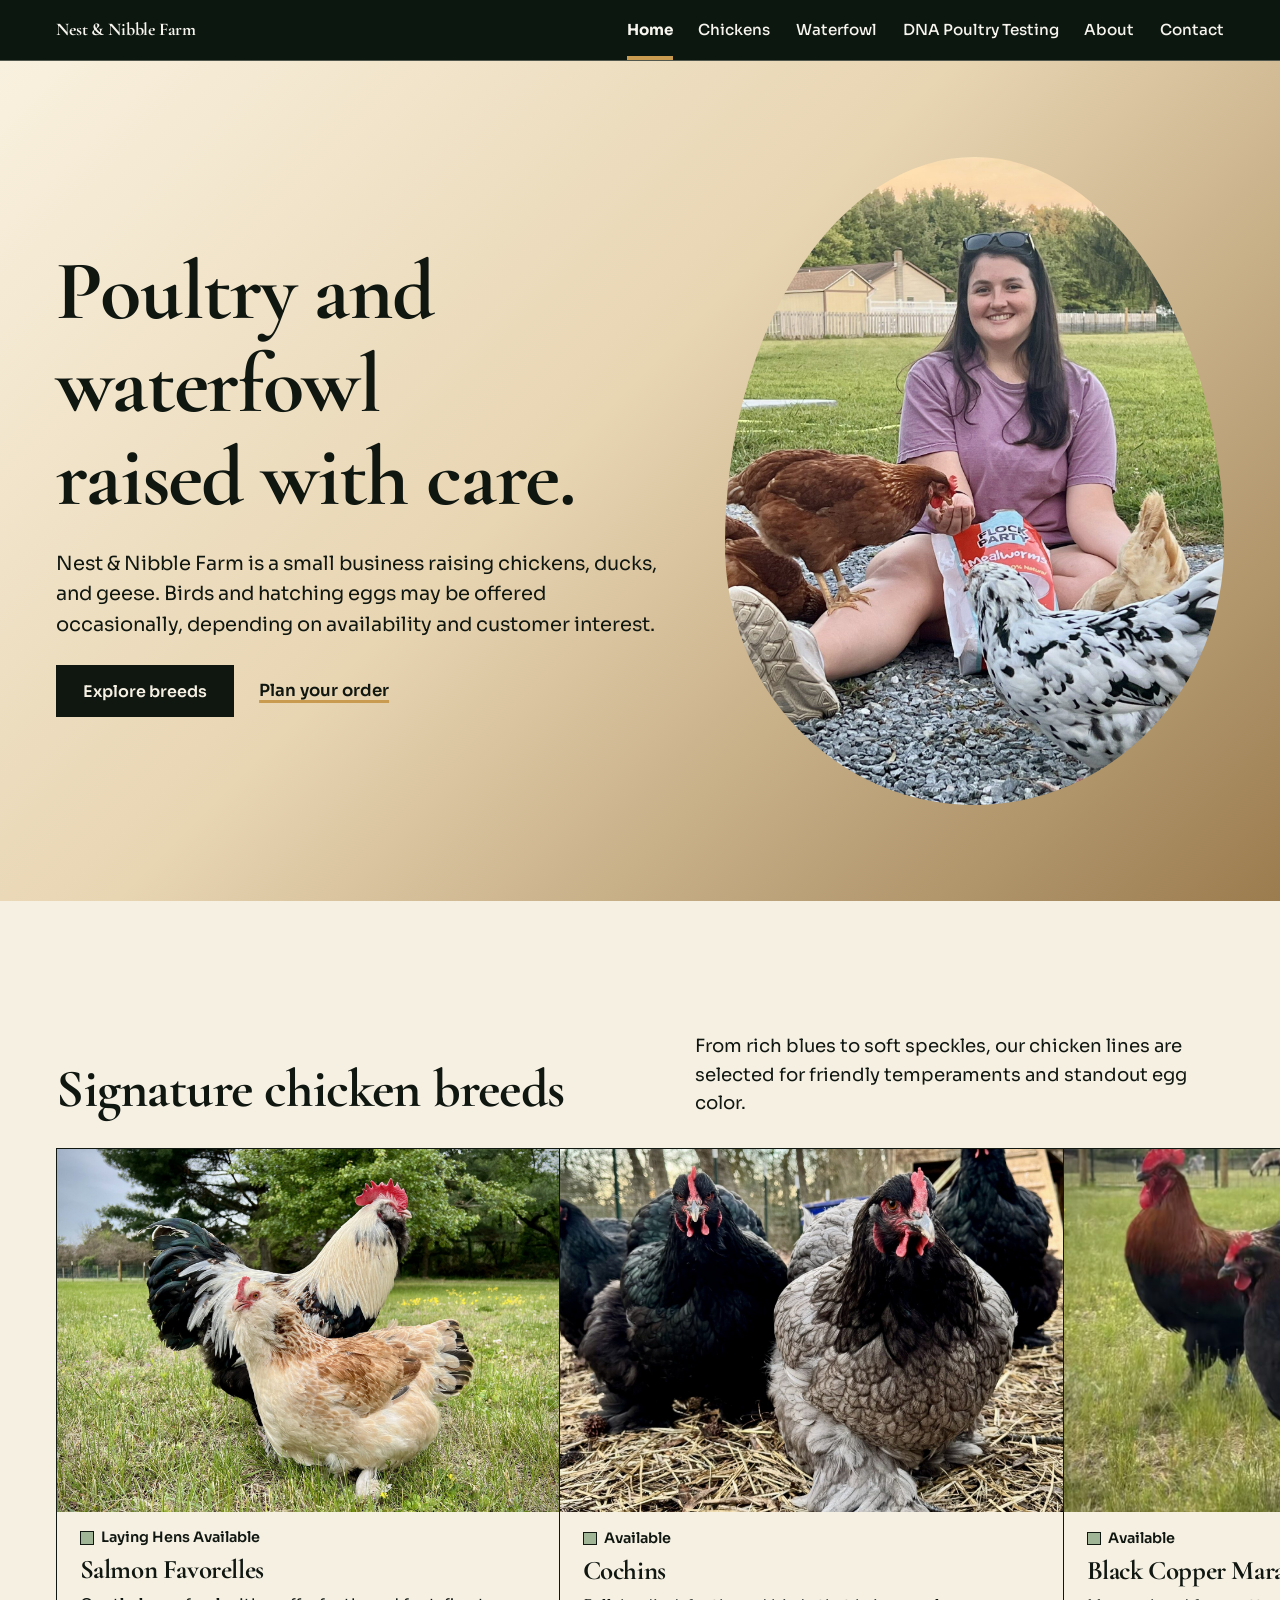
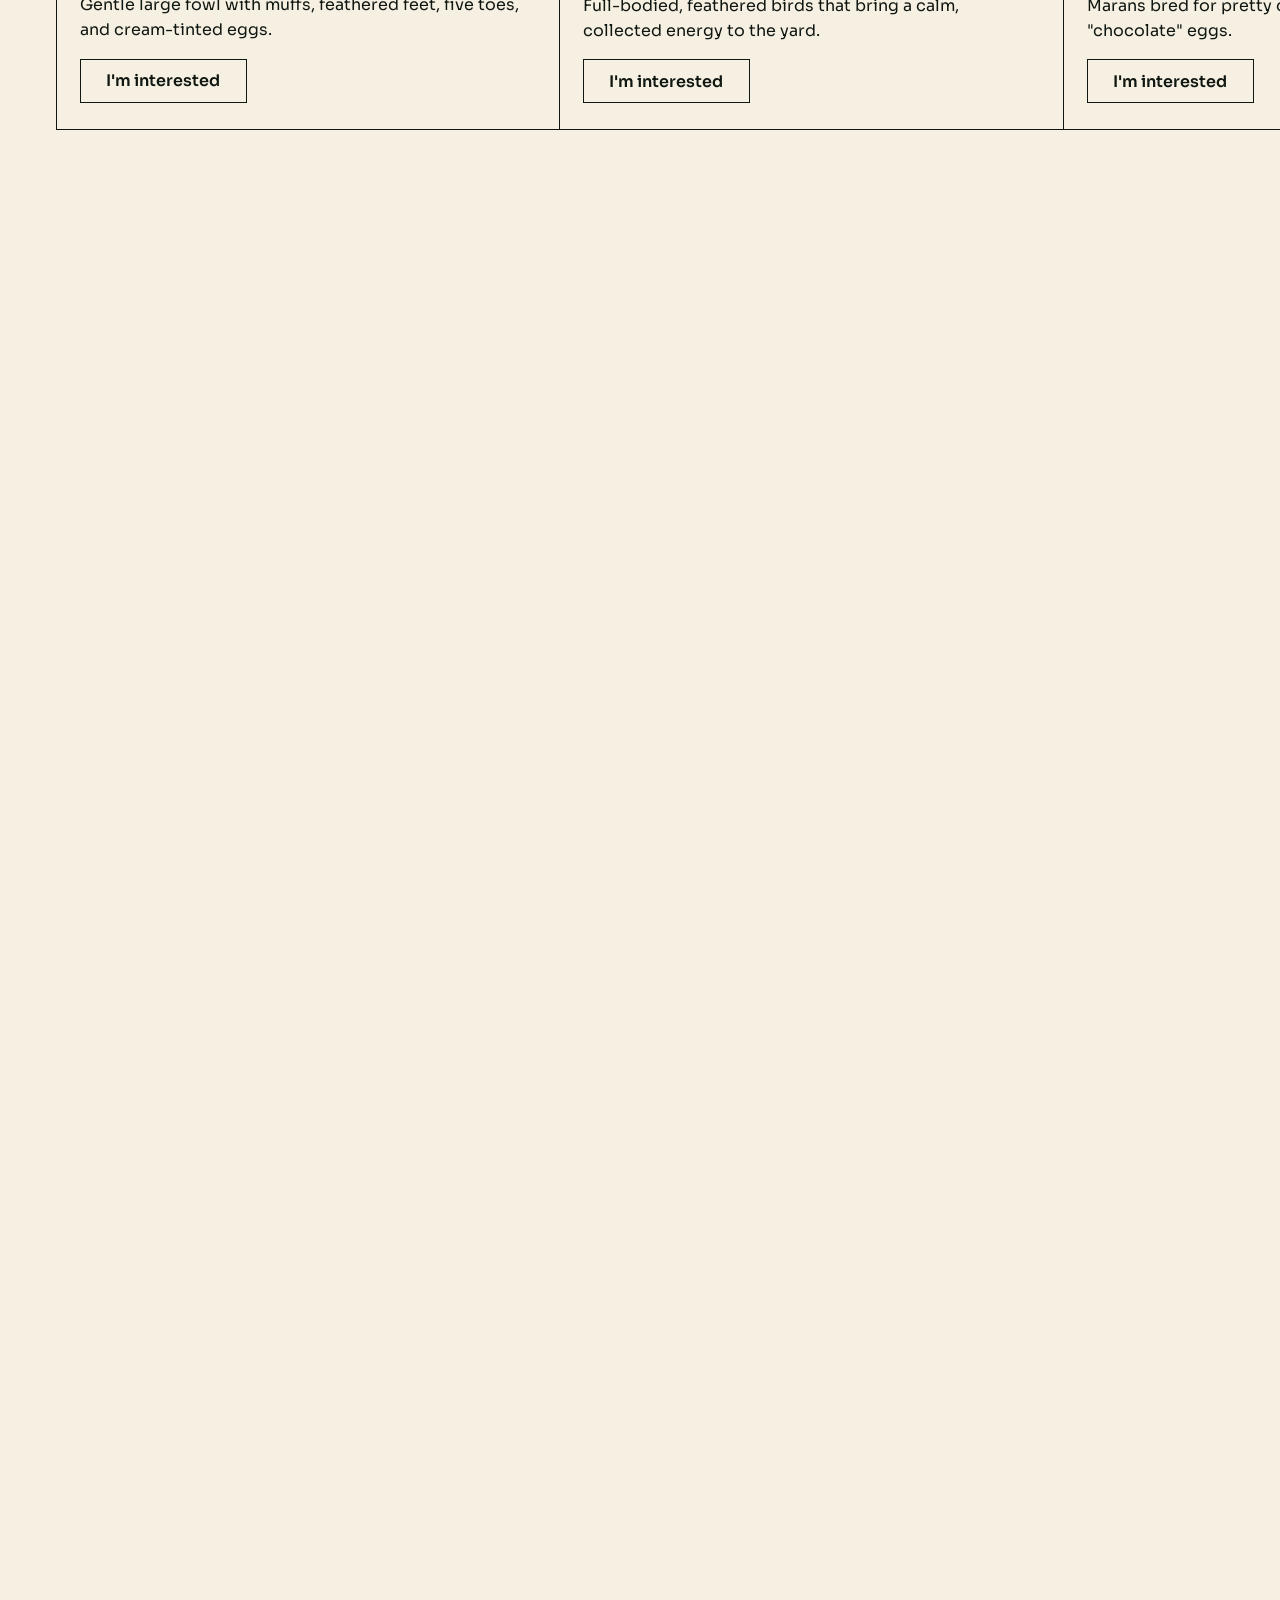
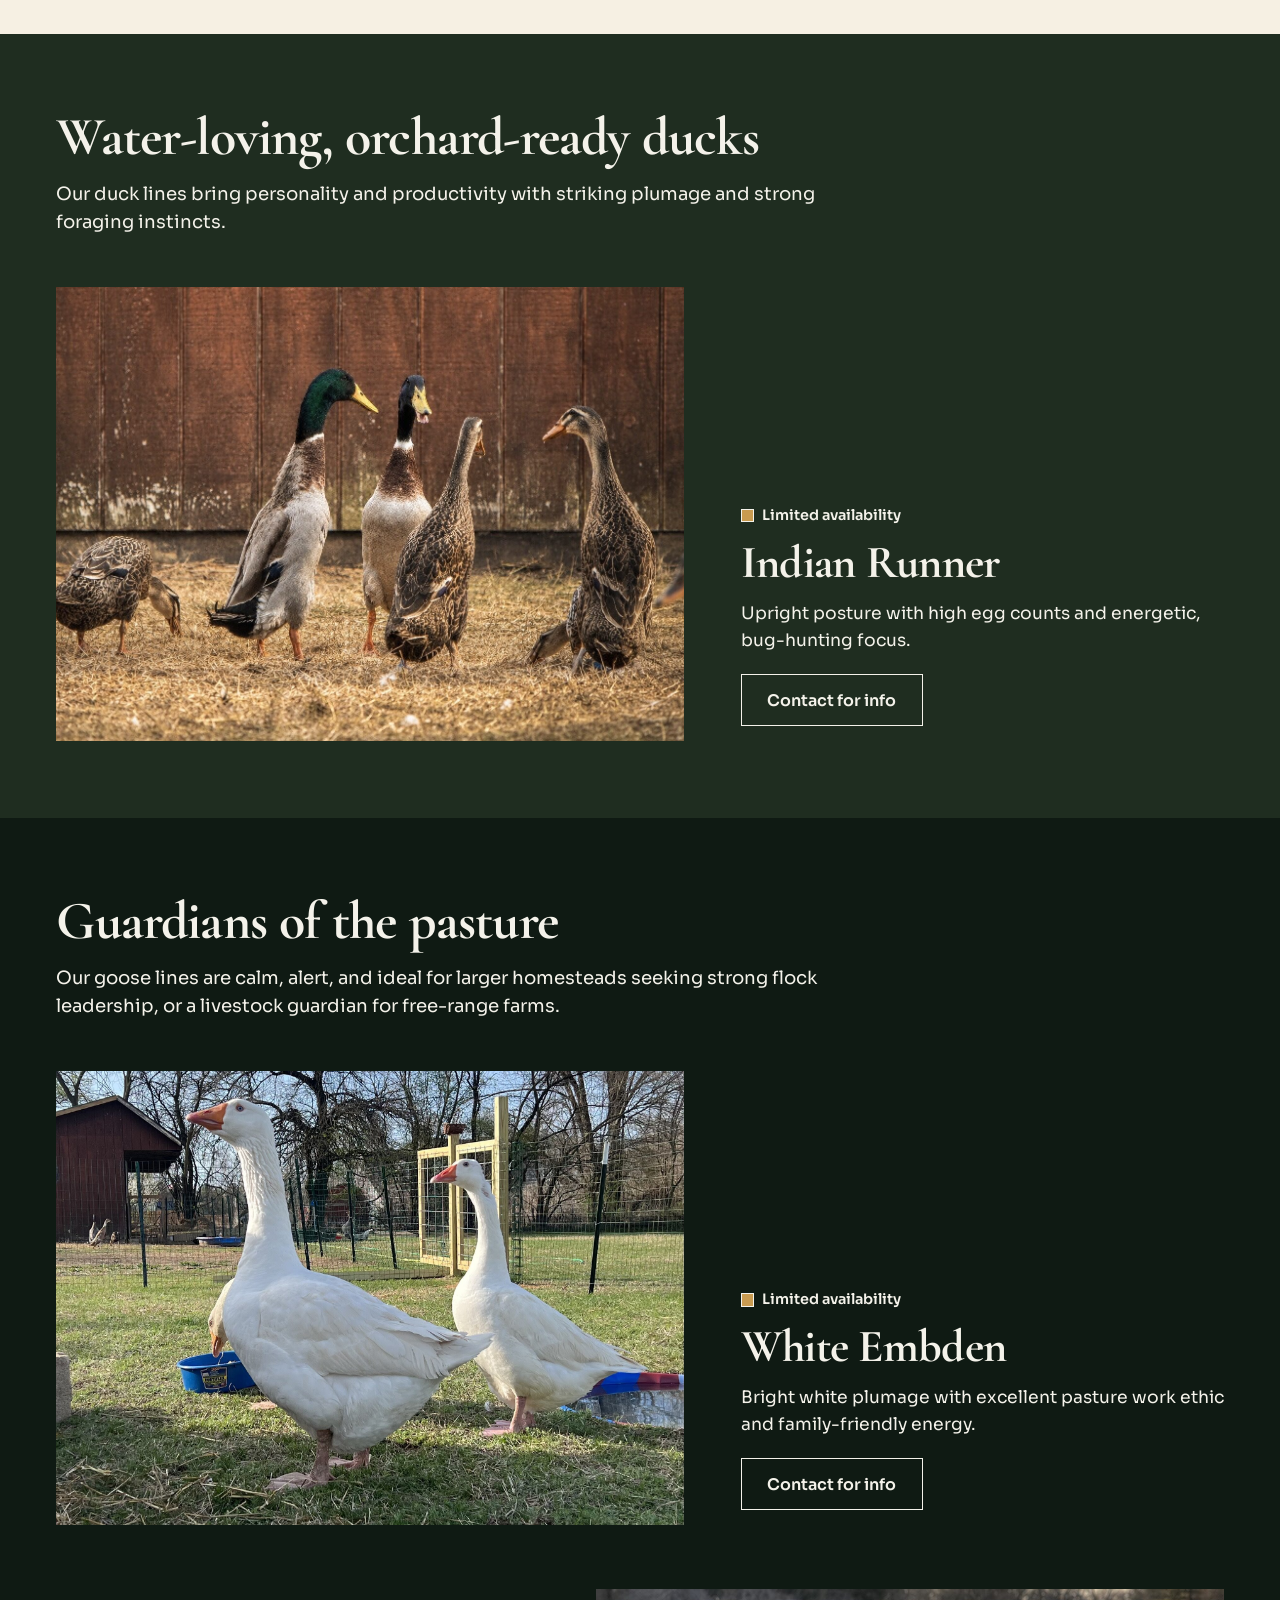
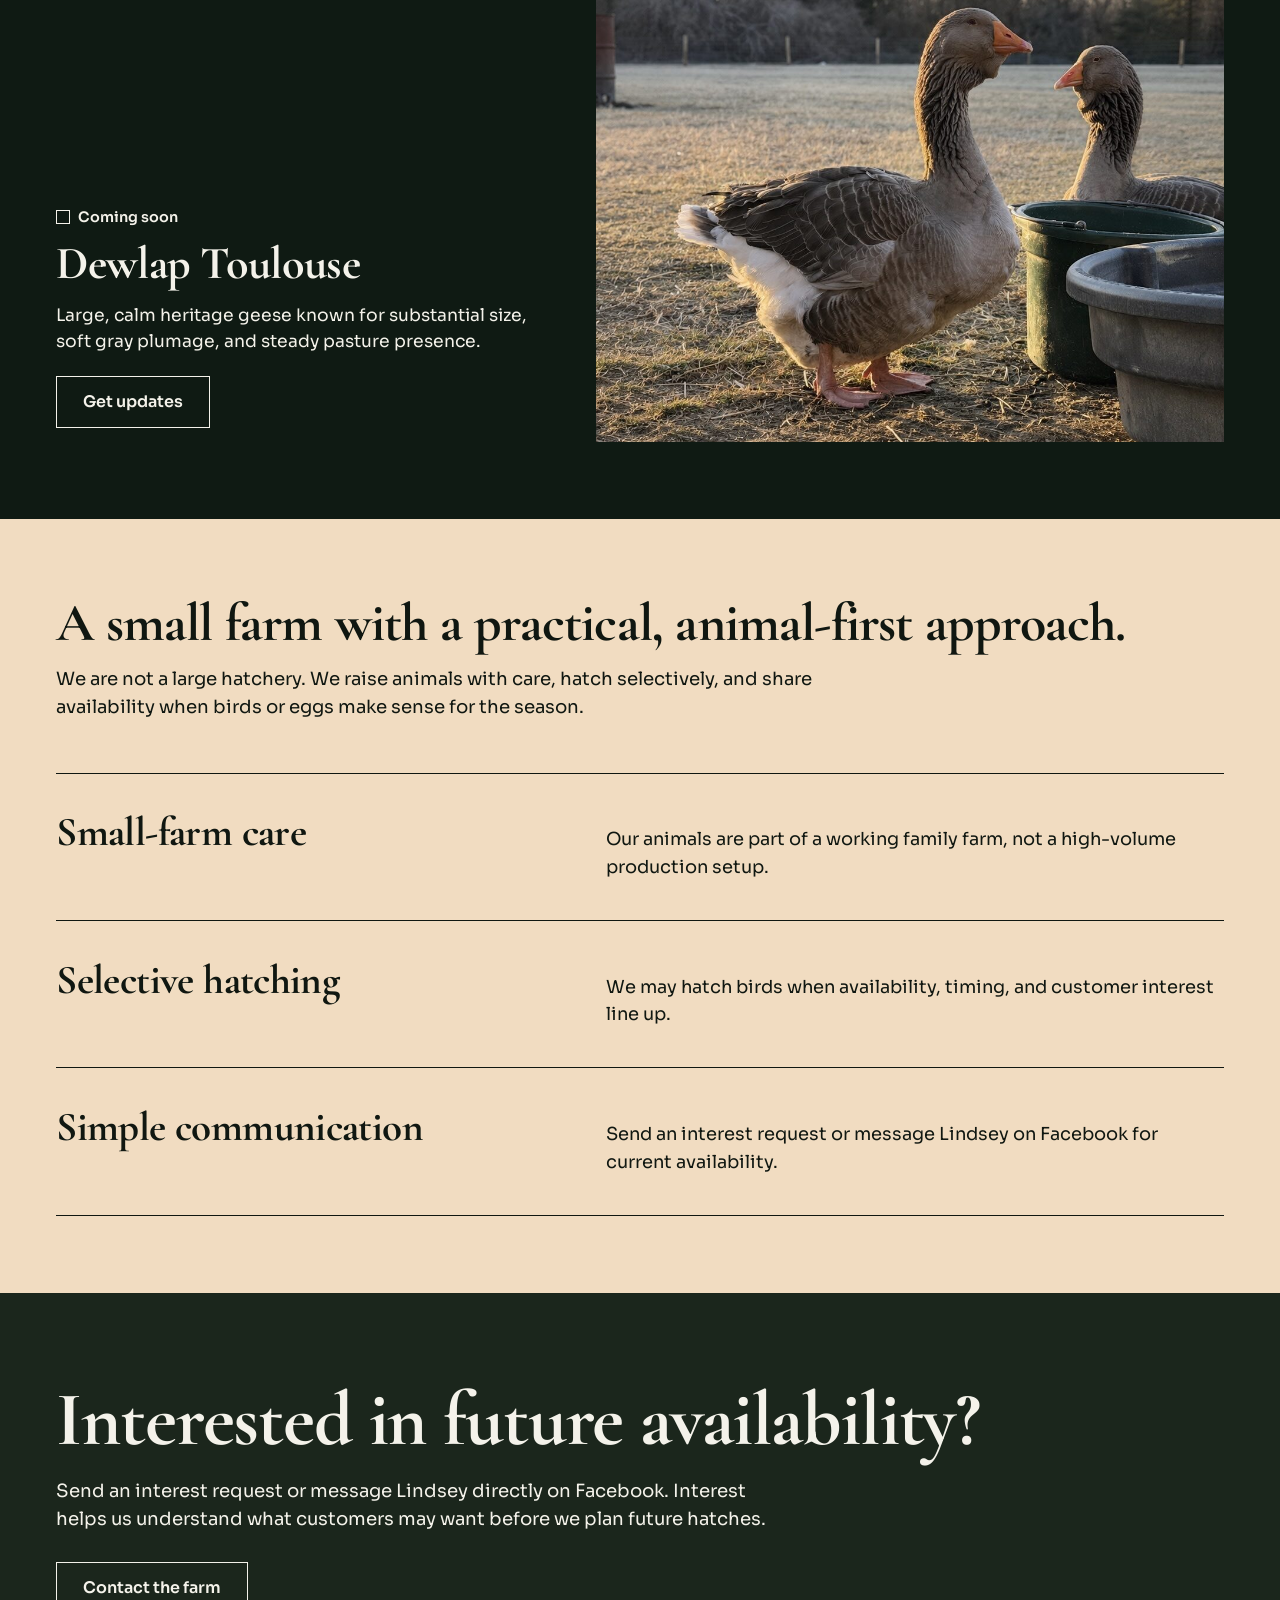
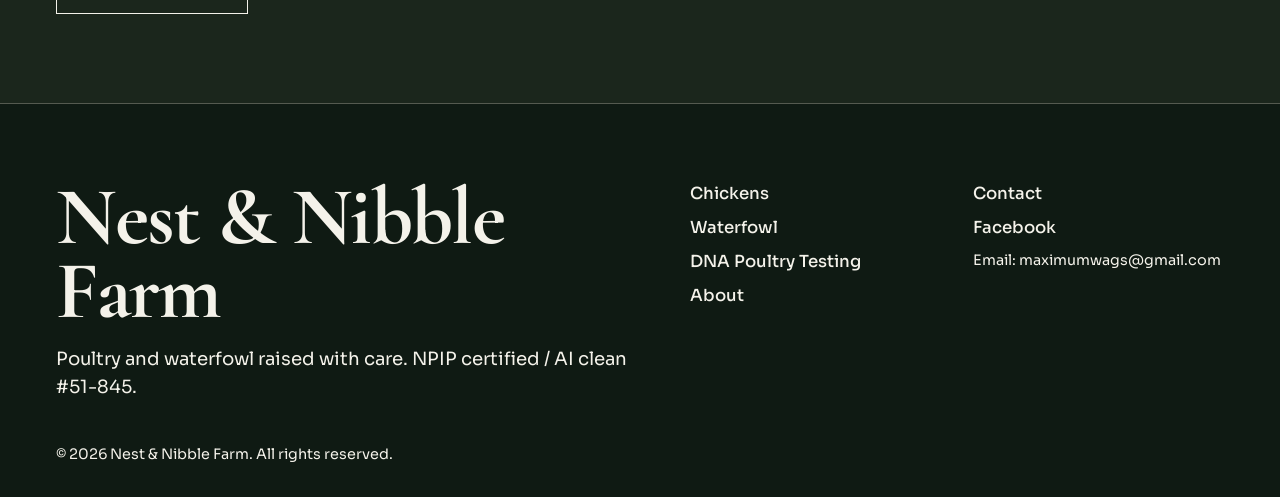
==== commit c7d289b3: "Update NPIP status to certified / AI clean #51-845 The certification is no longer pending. Update th" ====
--- a/index.html
+++ b/index.html
@@ -264,7 +264,7 @@
         <div>
           <p class="footer-title">Nest &amp; Nibble Farm</p>
           <p class="section-subtitle">
-            Poultry and waterfowl raised with care. NPIP tested. Certification pending.
+            Poultry and waterfowl raised with care. NPIP certified / AI clean #51-845.
           </p>
         </div>
         <div class="footer-links">
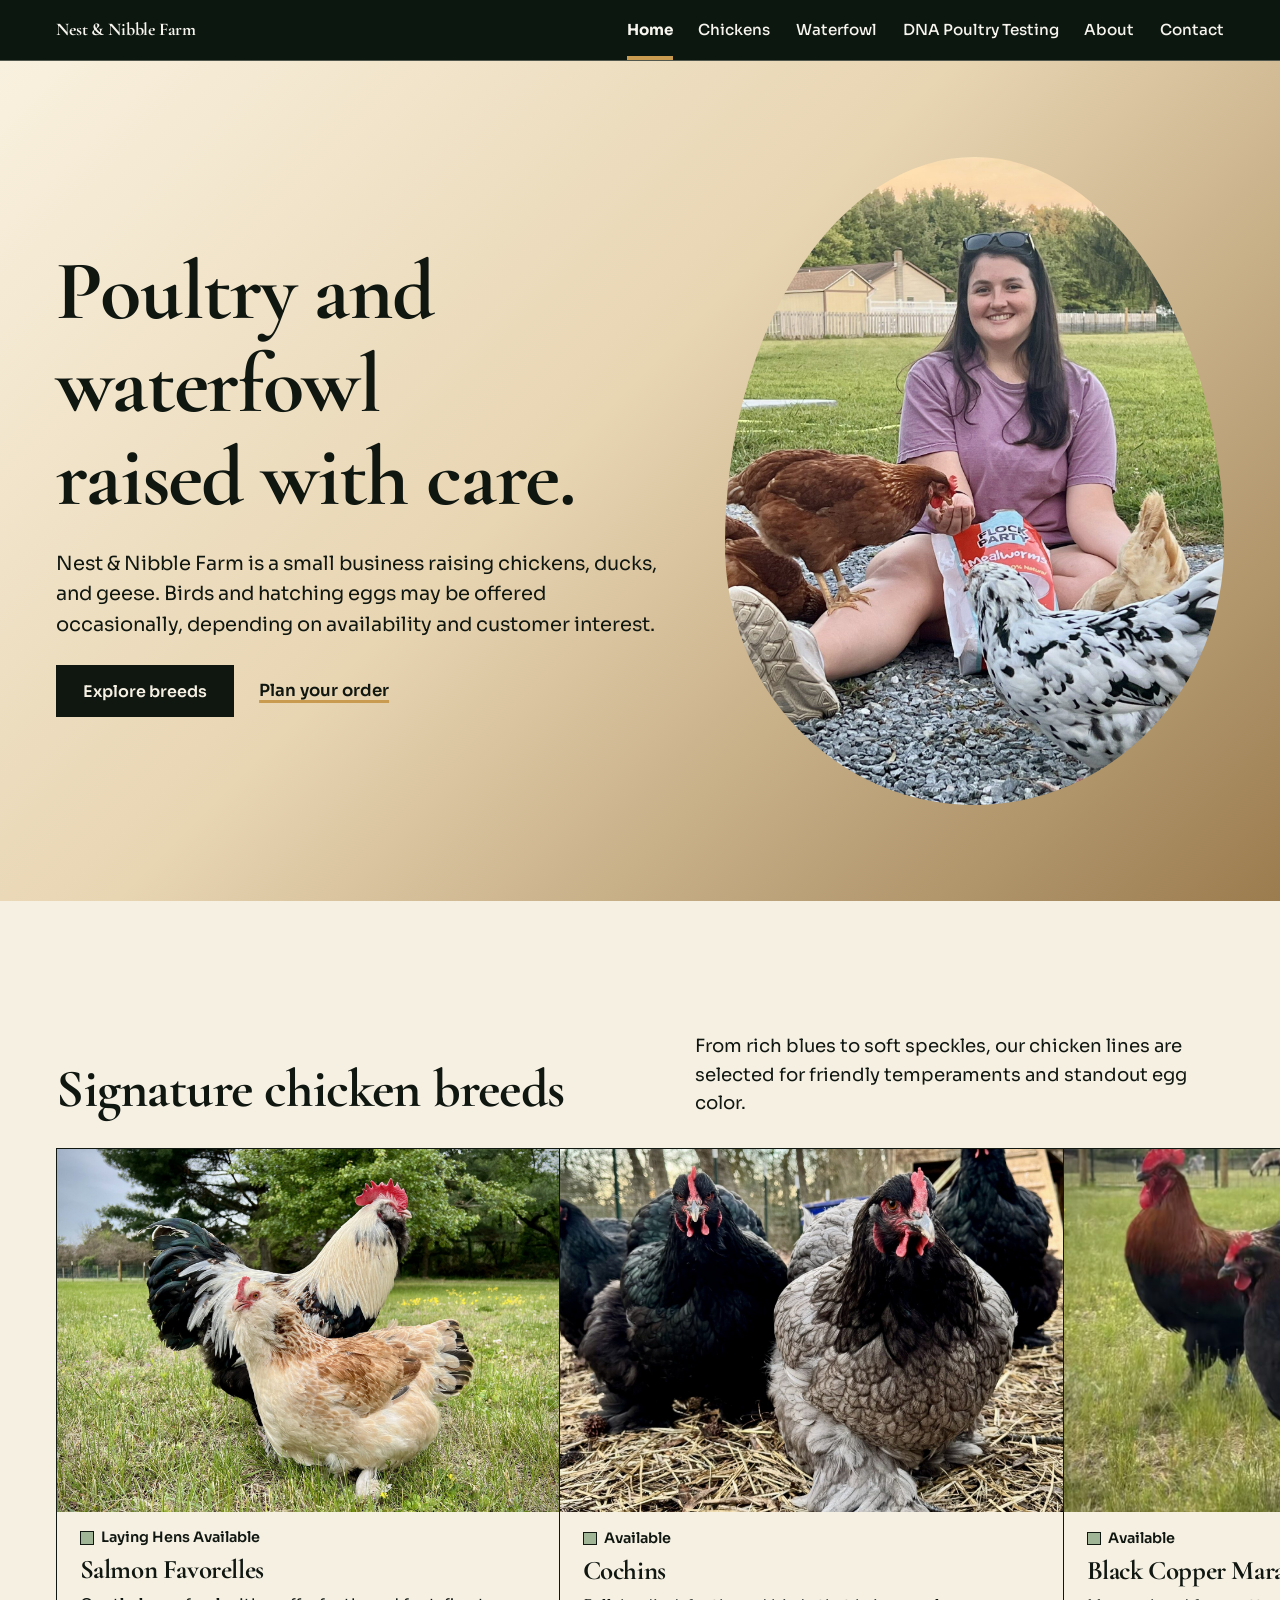
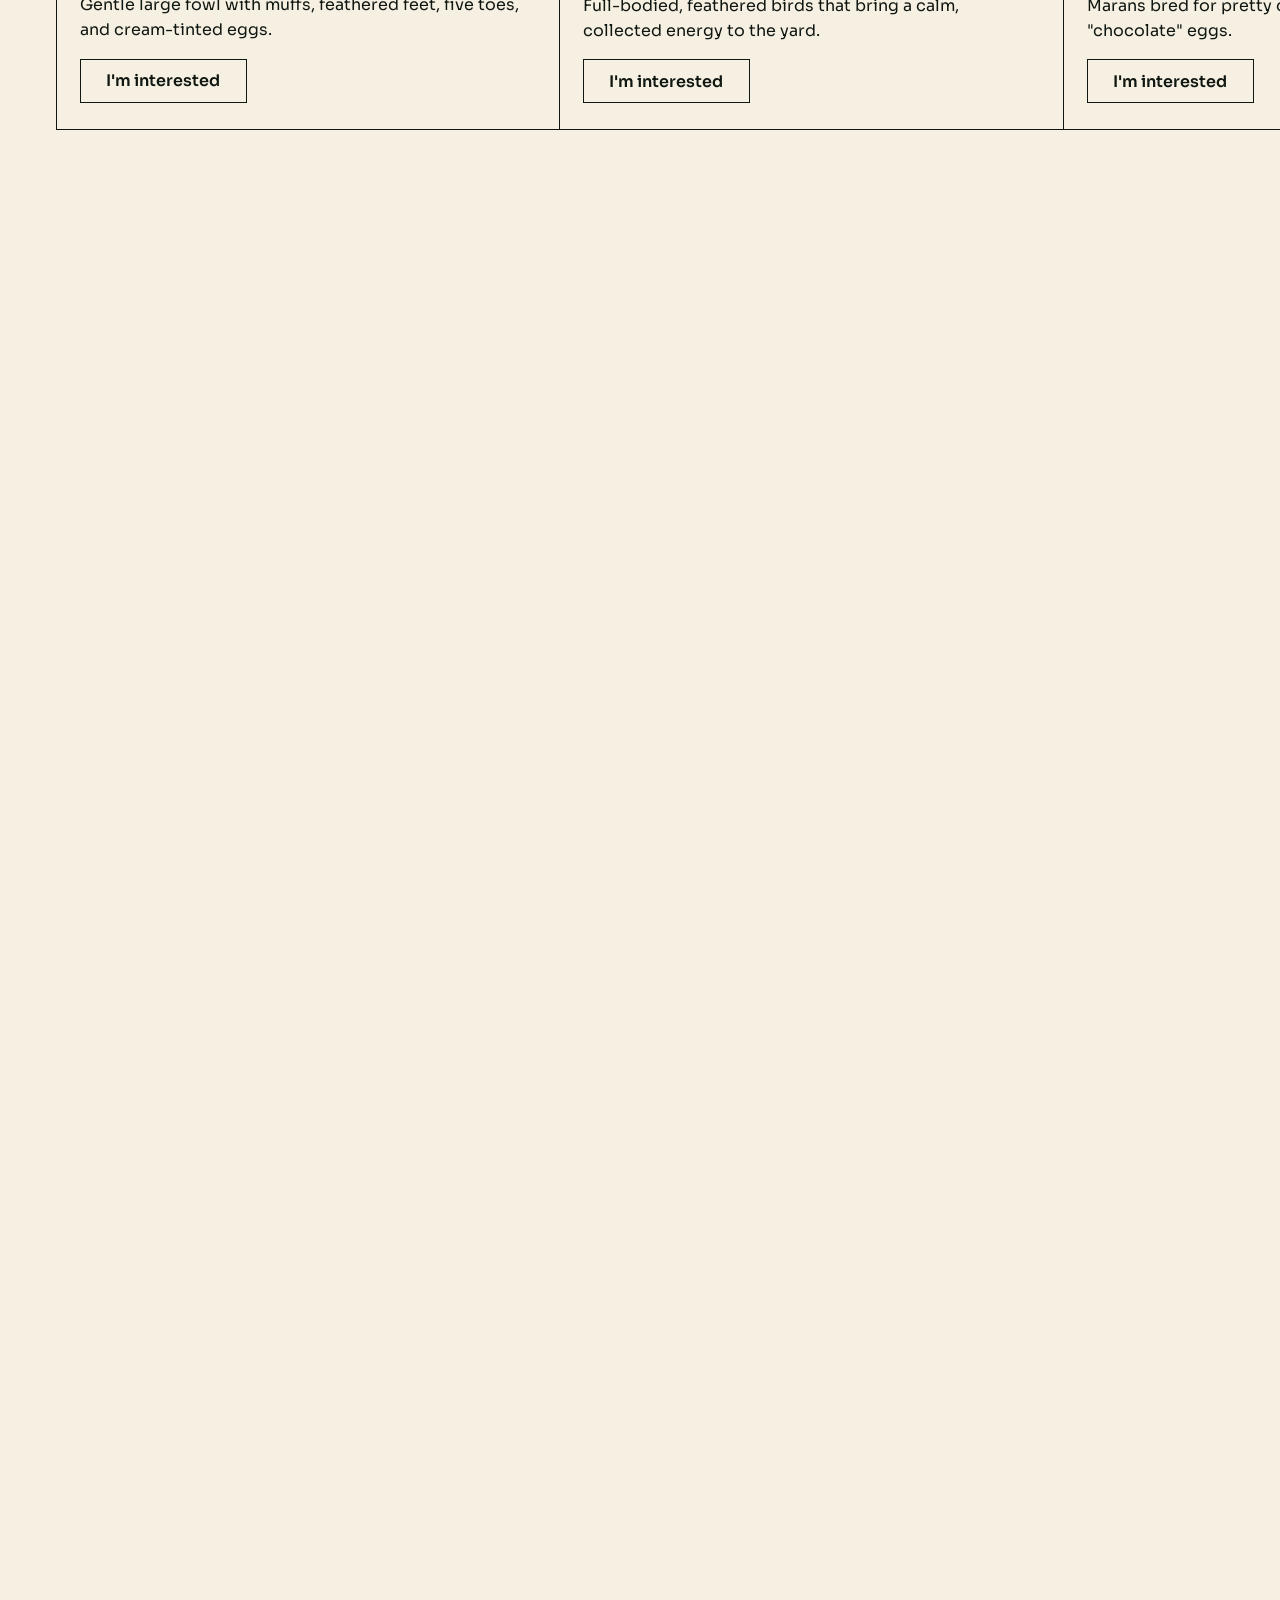
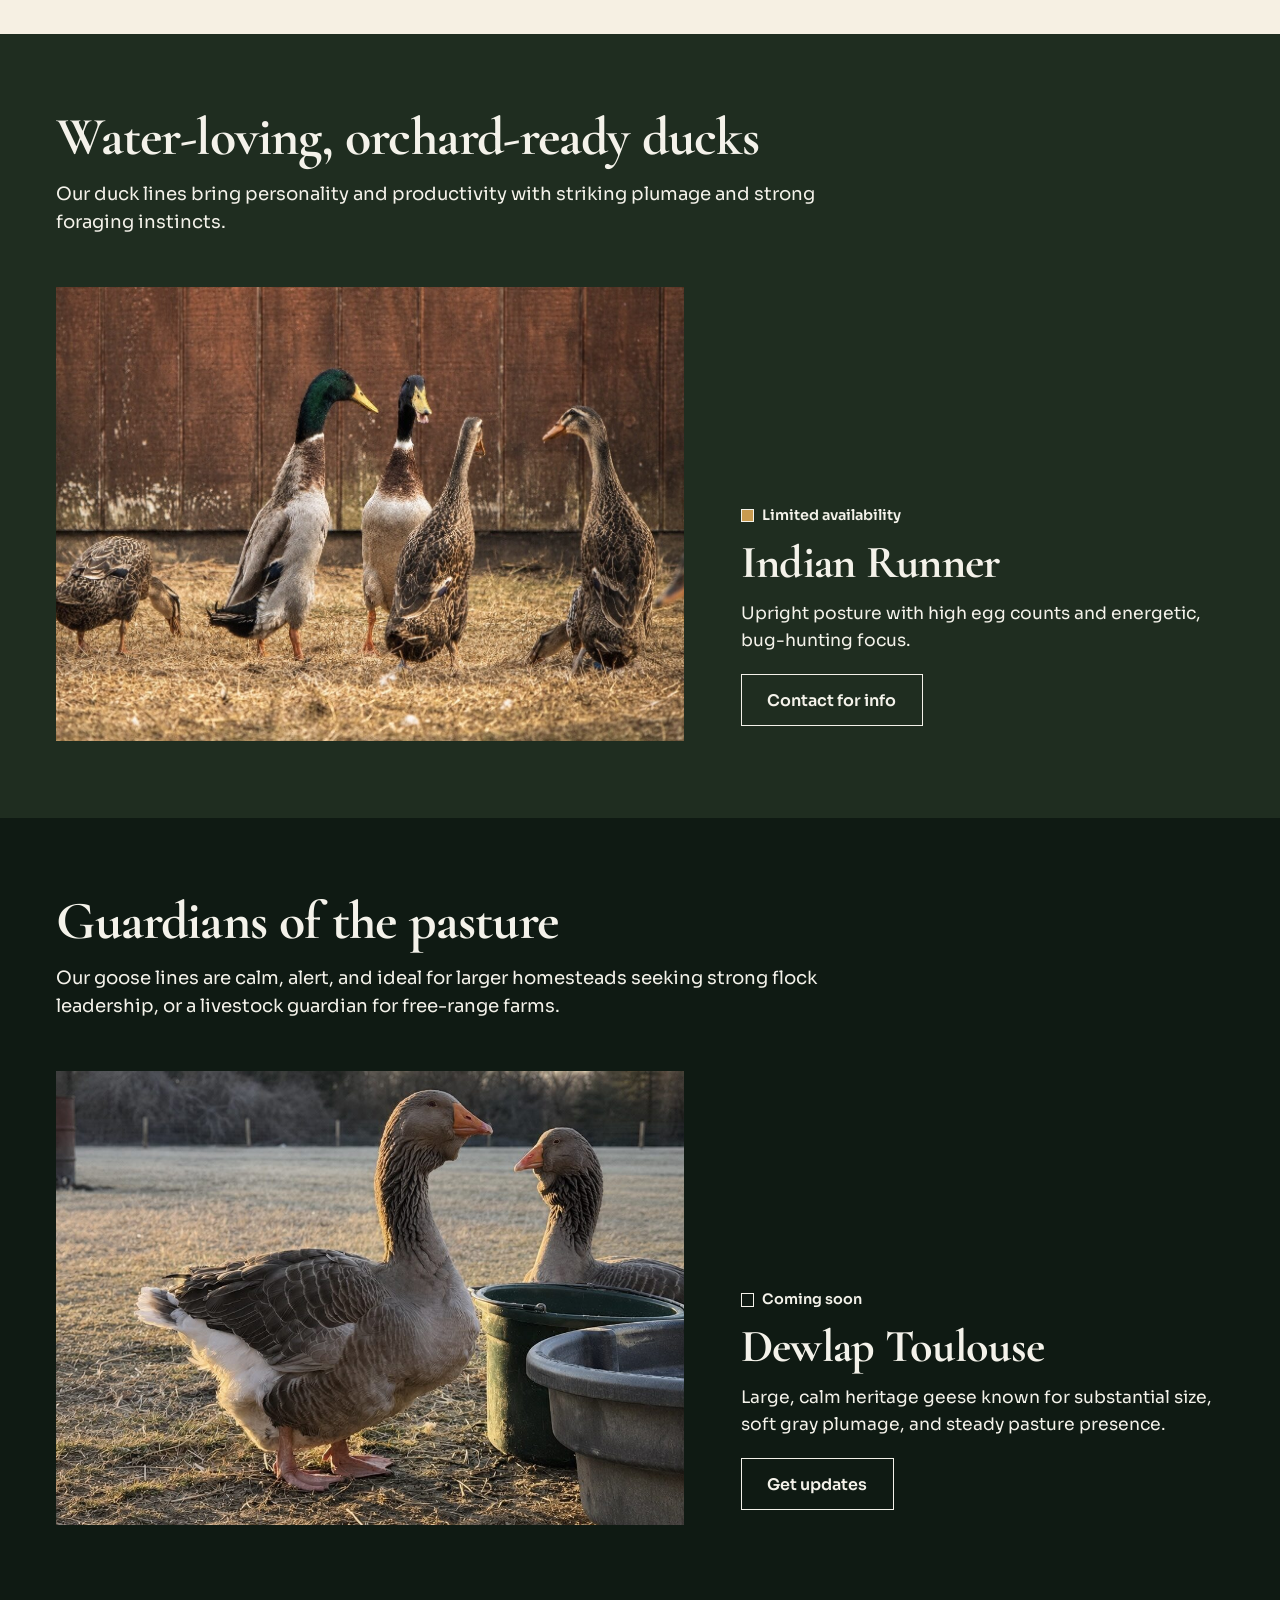
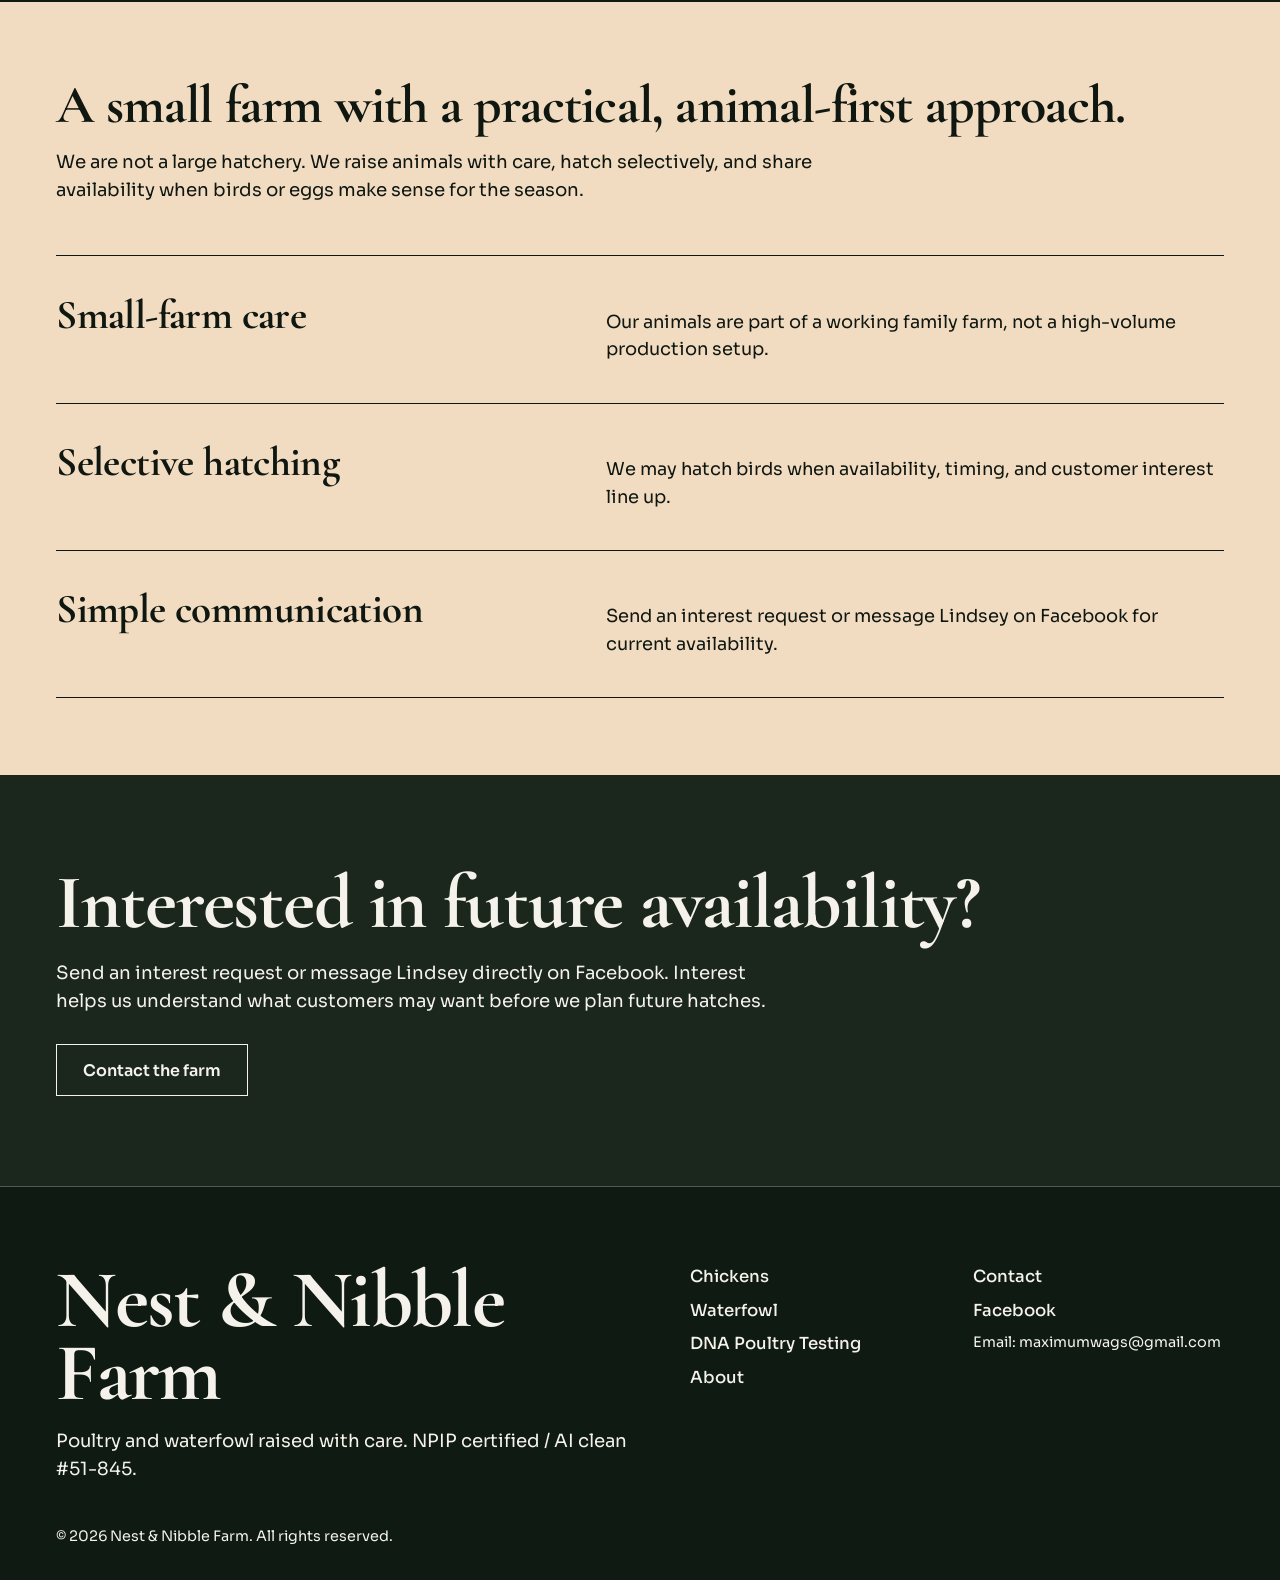
==== commit 5415aac7: "Remove White Embden geese from the site Remove the White Embden entry from the home and Waterfowl pa" ====
--- a/index.html
+++ b/index.html
@@ -206,13 +206,6 @@
           </p>
         </div>
         <div class="rows">
-            <article class="breed-card specimen-card" data-breed-id="white-embden" data-scrub>
-              <div class="frame"><img src="assets/images/placeholder-goose.svg" alt="White Embden geese" /></div>
-              <p class="breed-status status-limited" data-breed-status>Limited availability</p>
-              <h3>White Embden</h3>
-              <p>Bright white plumage with excellent pasture work ethic and family-friendly energy.</p>
-              <button class="btn btn-outline" type="button" data-waitlist data-breed="White Embden" data-modal-phrase="our White Embdens" data-type="geese" data-status="limited">Contact for info</button>
-            </article>
             <article class="breed-card specimen-card" data-breed-id="dewlap-toulouse" data-scrub>
               <div class="frame"><img src="assets/images/placeholder-goose.svg" alt="Dewlap Toulouse geese" /></div>
               <p class="breed-status status-coming-soon" data-breed-status>Coming soon</p>
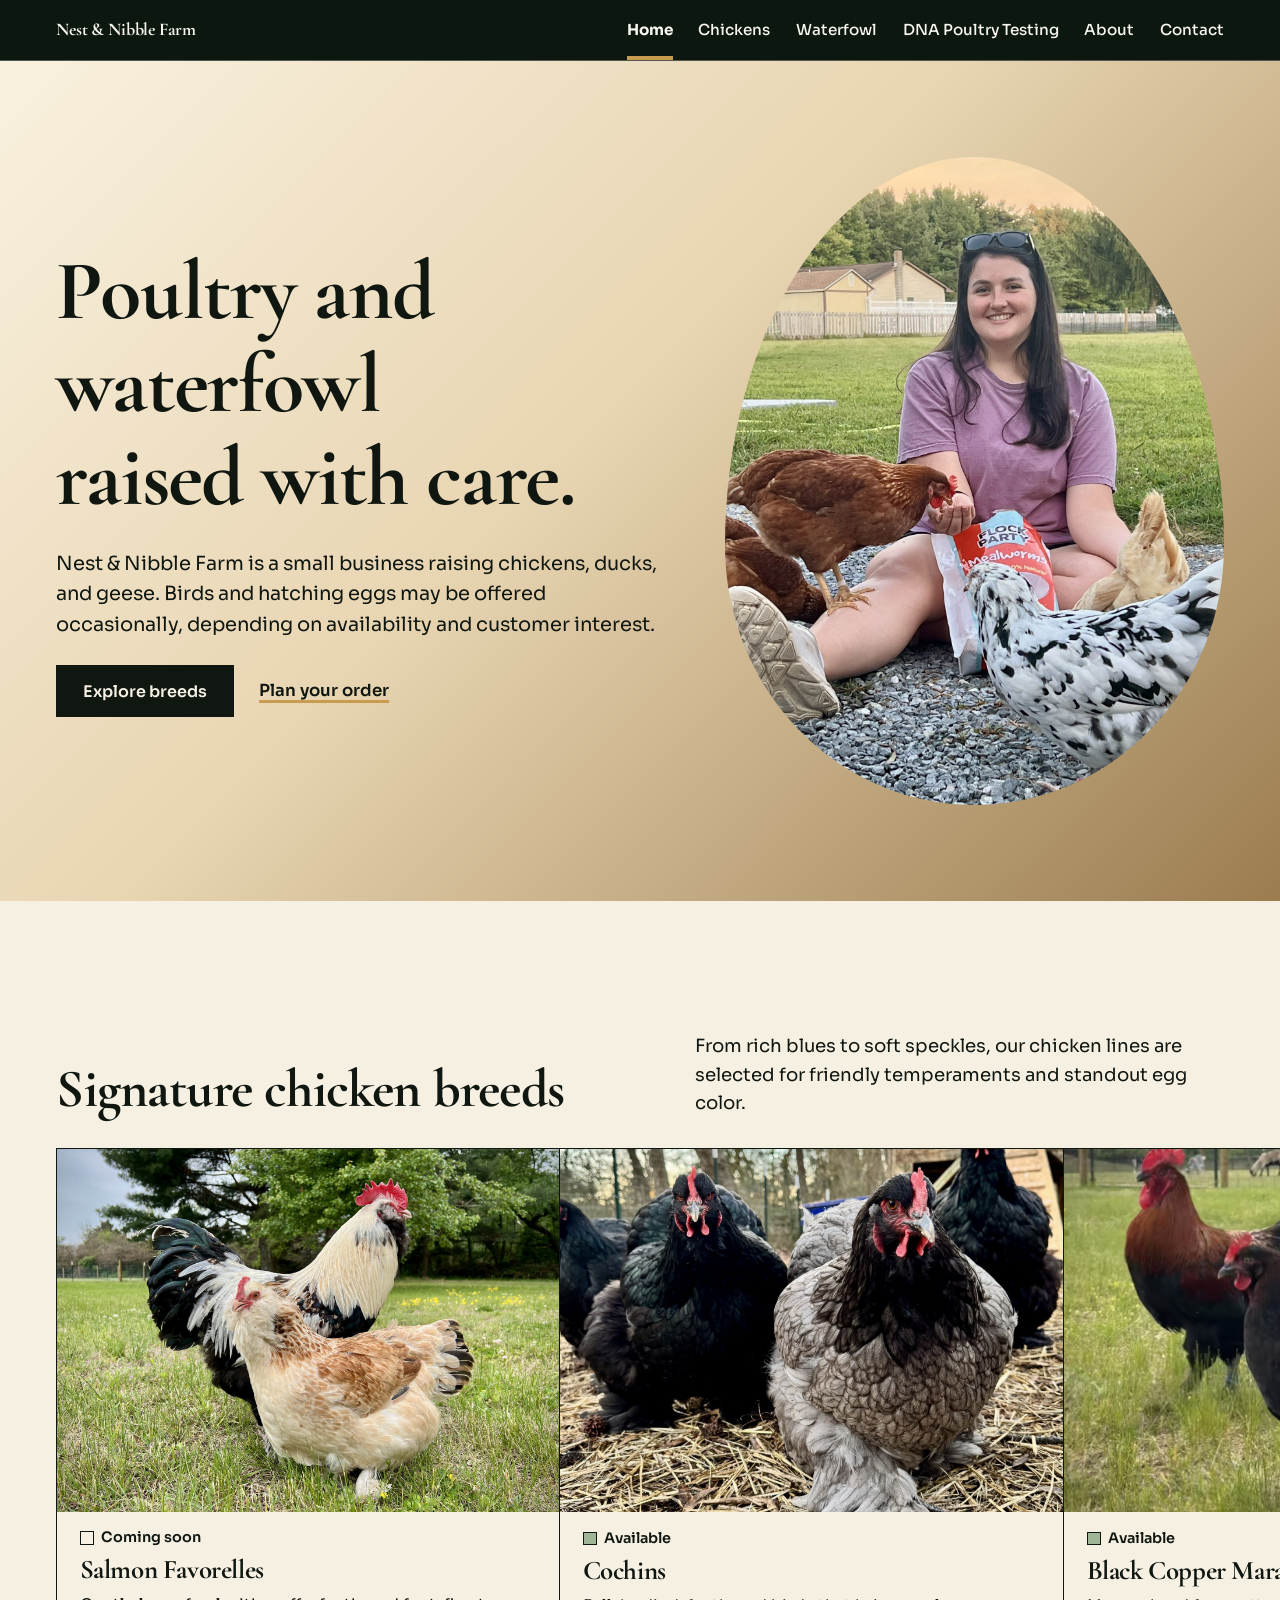
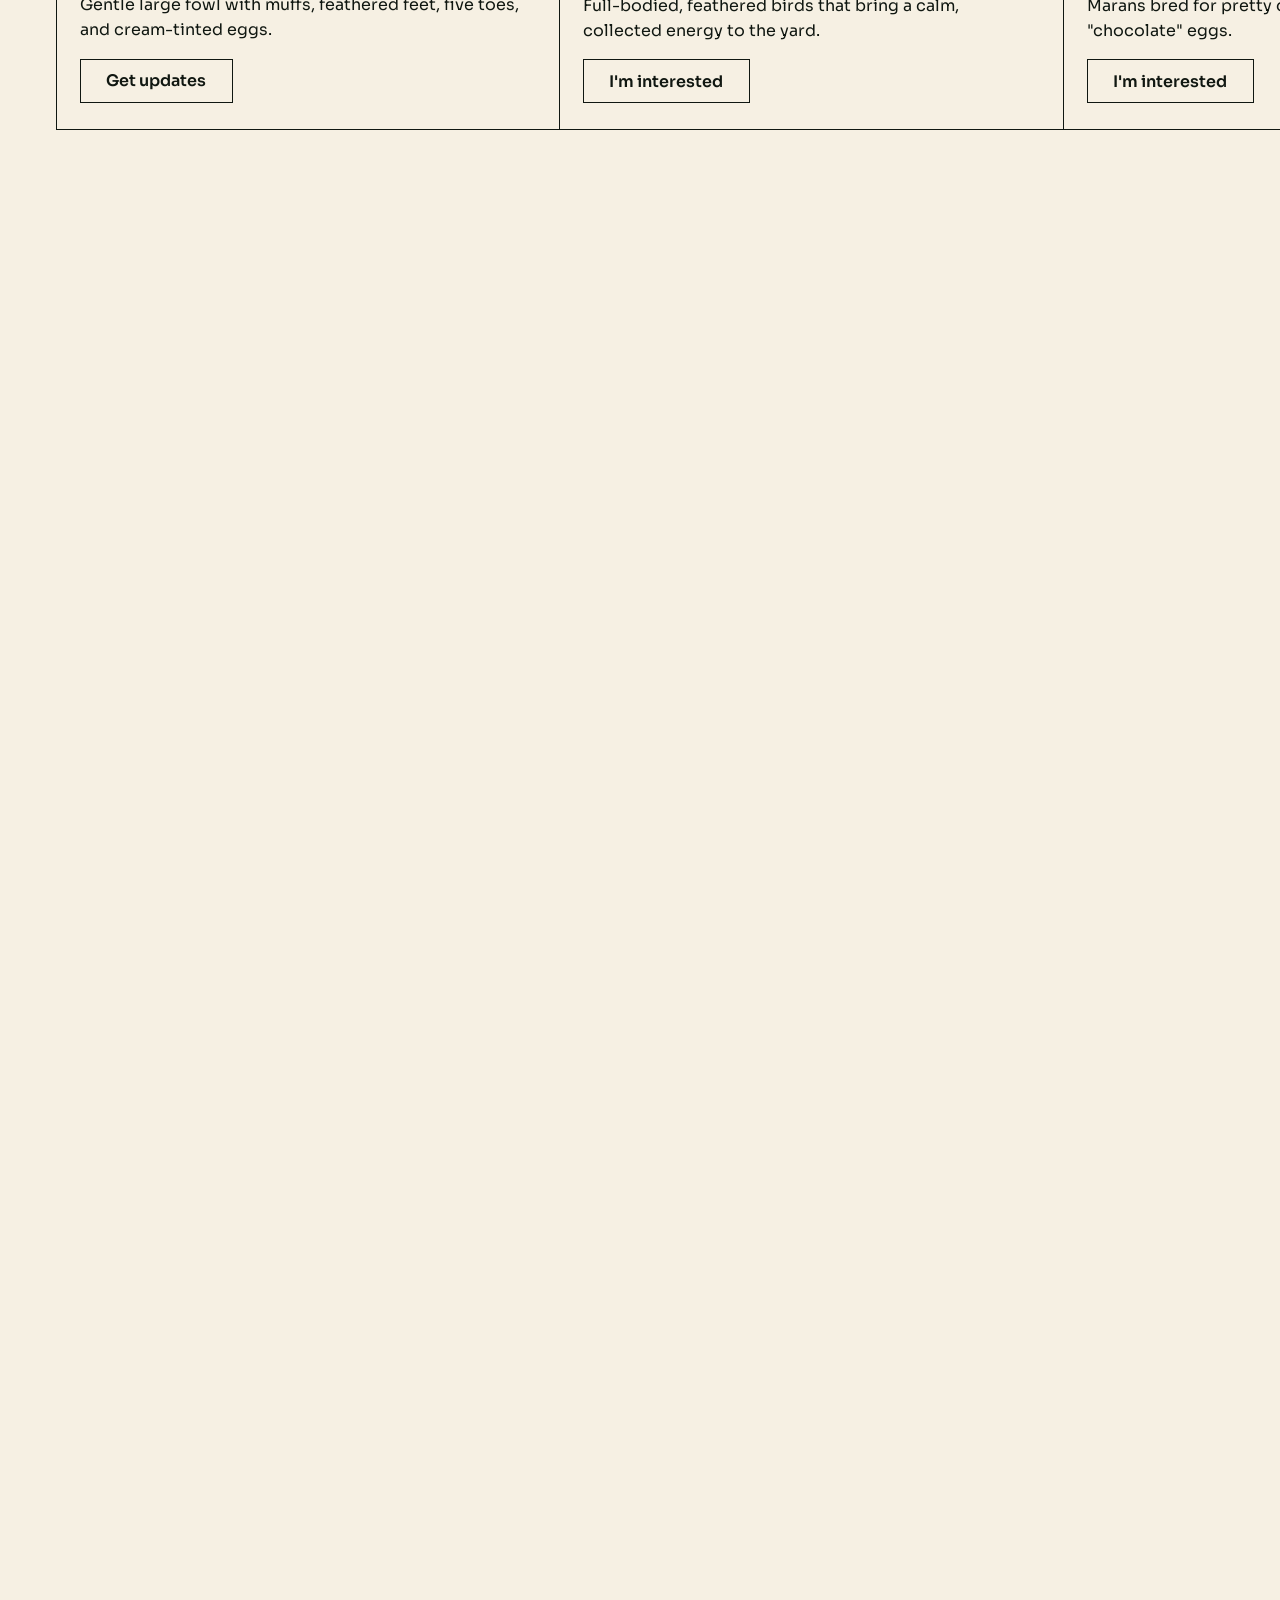
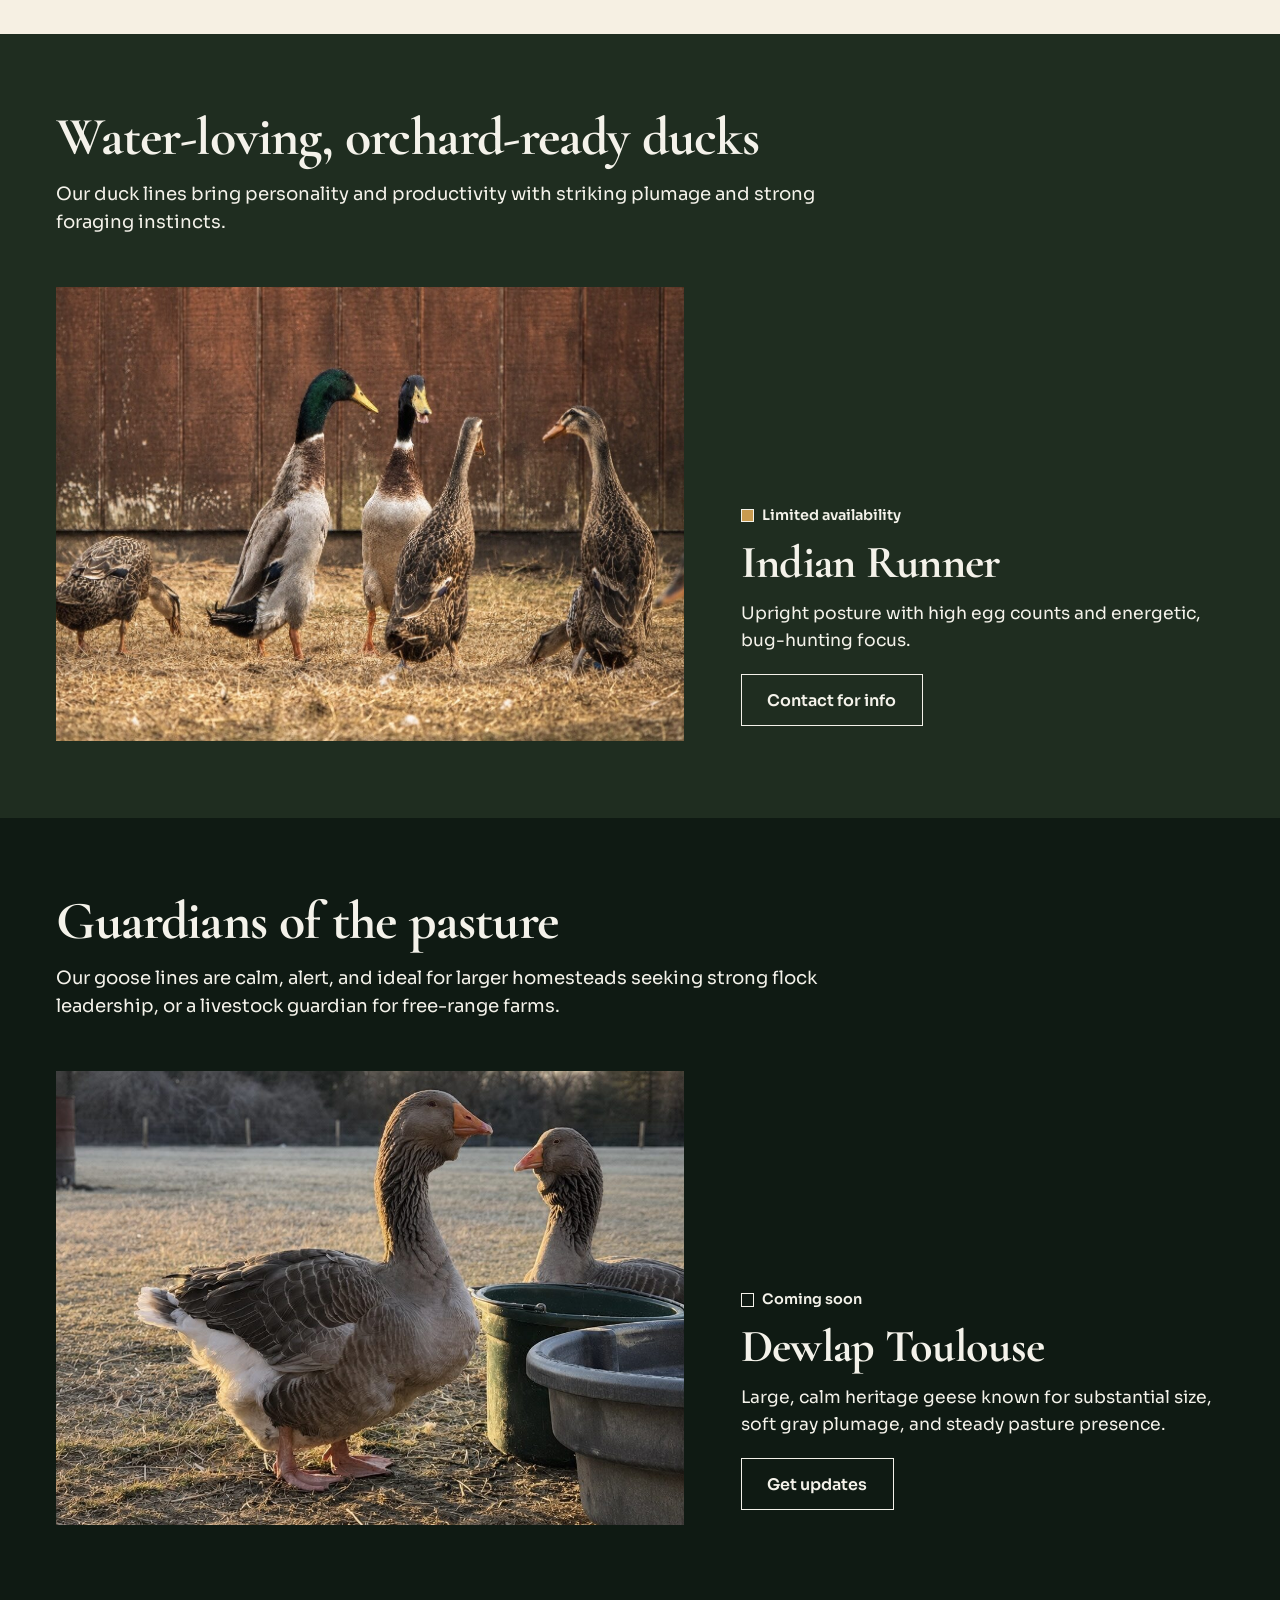
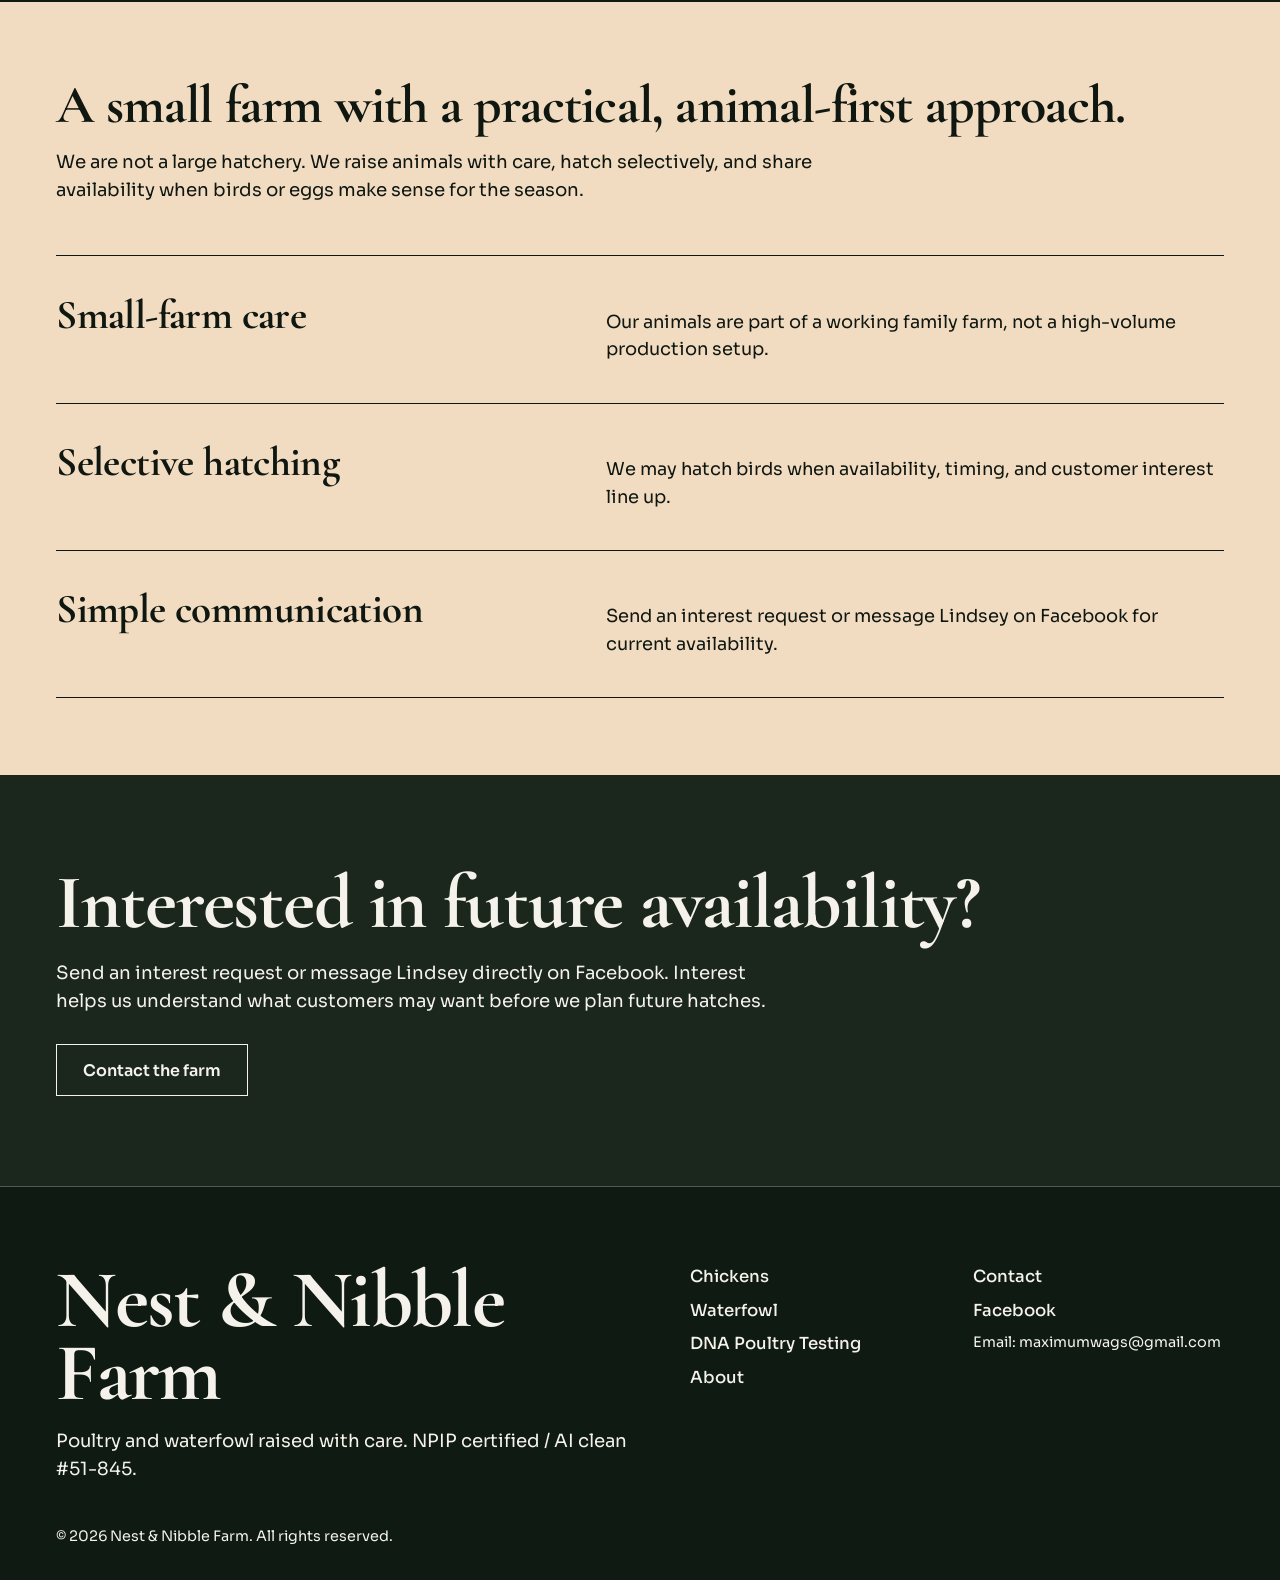
==== commit 90297713: "Disable Salmon Favorelles and Speckled Sussex cards Keep Bantam Salmon Favorelles available. Those t" ====
--- a/index.html
+++ b/index.html
@@ -119,10 +119,10 @@
           <div class="track" data-track>
             <article class="breed-card specimen-card" data-breed-id="salmon-favorelles">
               <div class="frame"><img src="assets/images/placeholder-chicken.svg" alt="Salmon Favorelles" /></div>
-              <p class="breed-status status-available" data-breed-status>Available</p>
+              <p class="breed-status status-coming-soon" data-breed-status>Coming soon</p>
               <h3>Salmon Favorelles</h3>
               <p>Gentle large fowl with muffs, feathered feet, five toes, and cream-tinted eggs.</p>
-              <button class="btn btn-outline" type="button" data-waitlist data-breed="Salmon Favorelles" data-modal-phrase="our Salmon Favorelles" data-type="chicken" data-status="available">I'm interested</button>
+              <button class="btn btn-outline" type="button" data-waitlist data-breed="Salmon Favorelles" data-modal-phrase="our Salmon Favorelles" data-type="chicken" data-status="coming-soon">Get updates</button>
             </article>
             <article class="breed-card specimen-card" data-breed-id="cochins">
               <div class="frame"><img src="assets/images/placeholder-chicken.svg" alt="Cochins" /></div>
@@ -161,10 +161,10 @@
             </article>
             <article class="breed-card specimen-card" data-breed-id="speckled-sussex">
               <div class="frame"><img src="assets/images/placeholder-chicken.svg" alt="Speckled Sussex" /></div>
-              <p class="breed-status status-laying-hens-available" data-breed-status>Laying Hens Available</p>
+              <p class="breed-status status-coming-soon" data-breed-status>Coming soon</p>
               <h3>Speckled Sussex</h3>
               <p>Classic speckled feathers with steady, dependable brown eggs.</p>
-              <button class="btn btn-outline" type="button" data-waitlist data-breed="Speckled Sussex" data-modal-phrase="our Speckled Sussex" data-type="chicken" data-status="laying-hens-available">I'm interested</button>
+              <button class="btn btn-outline" type="button" data-waitlist data-breed="Speckled Sussex" data-modal-phrase="our Speckled Sussex" data-type="chicken" data-status="coming-soon">Get updates</button>
             </article>
             <article class="breed-card specimen-card" data-breed-id="ermine-americanas">
               <div class="frame"><img src="assets/images/placeholder-chicken.svg" alt="Ermine Ameraucanas" /></div>
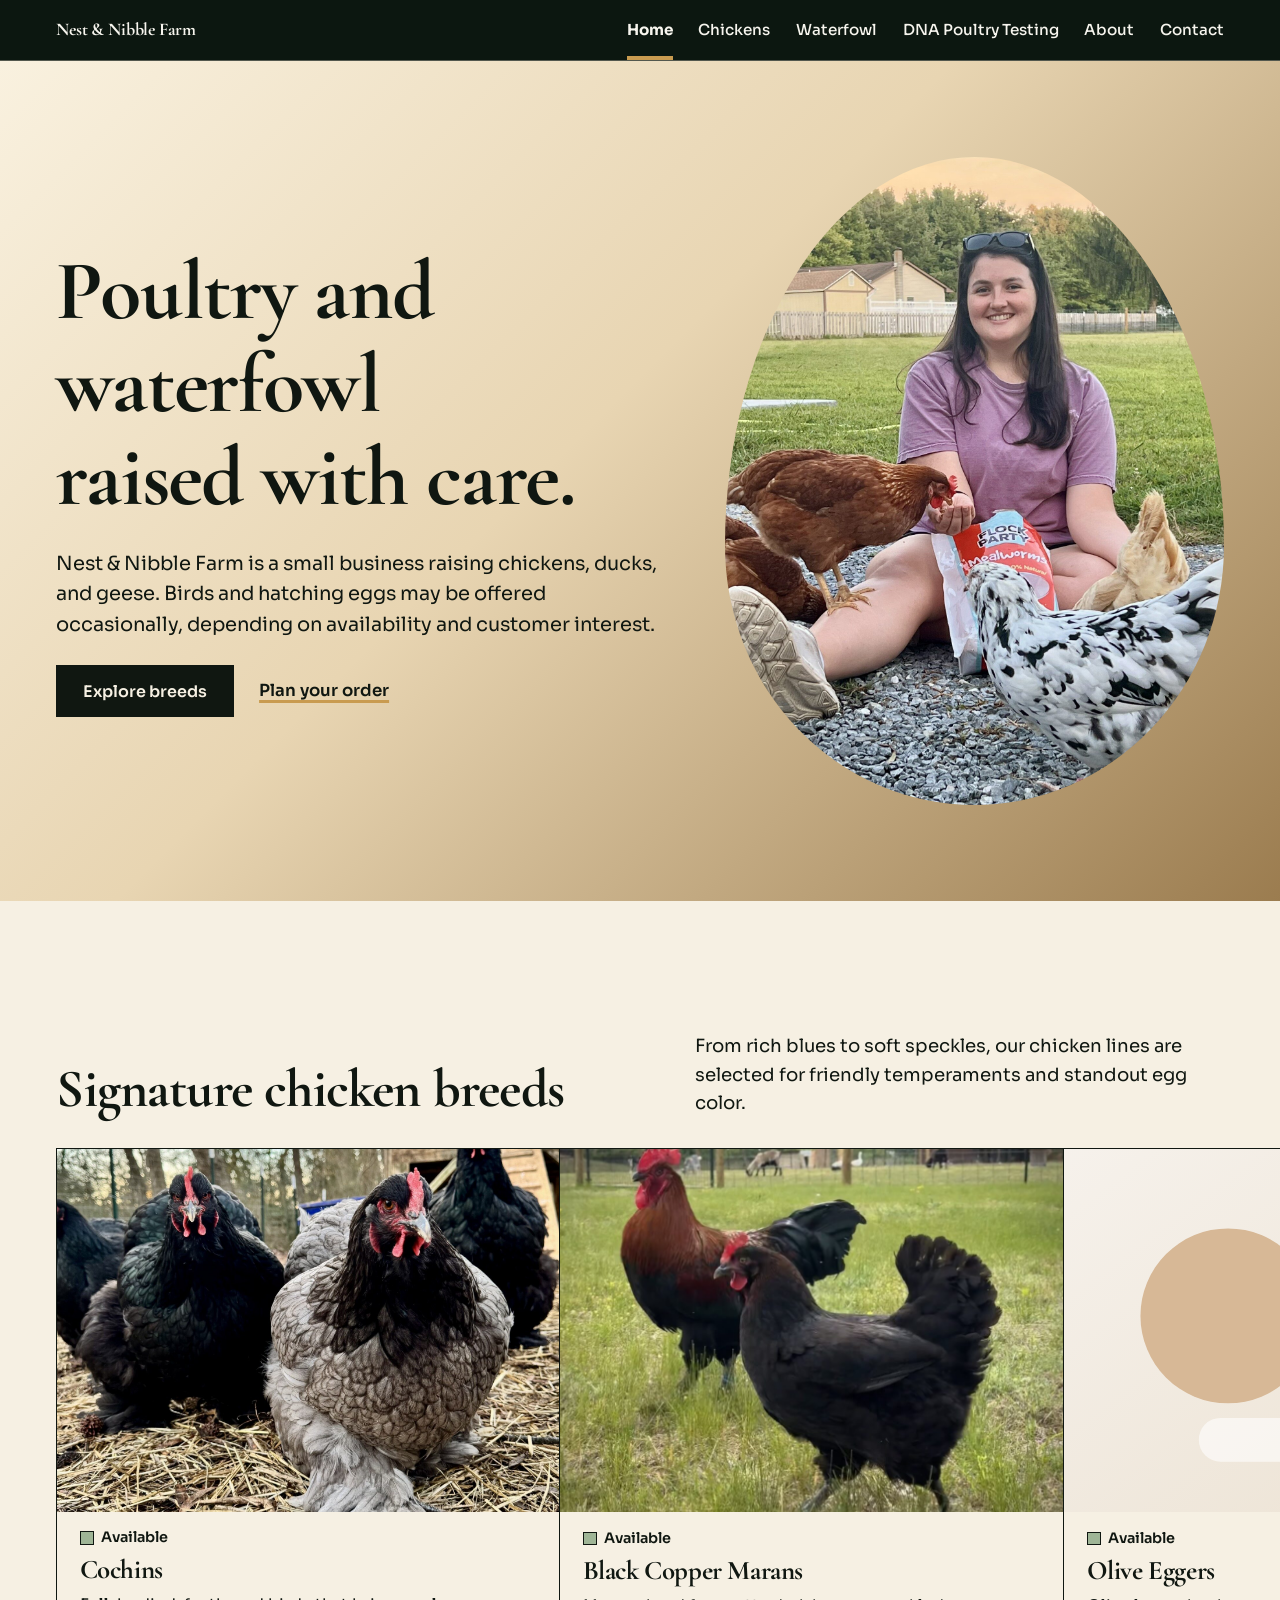
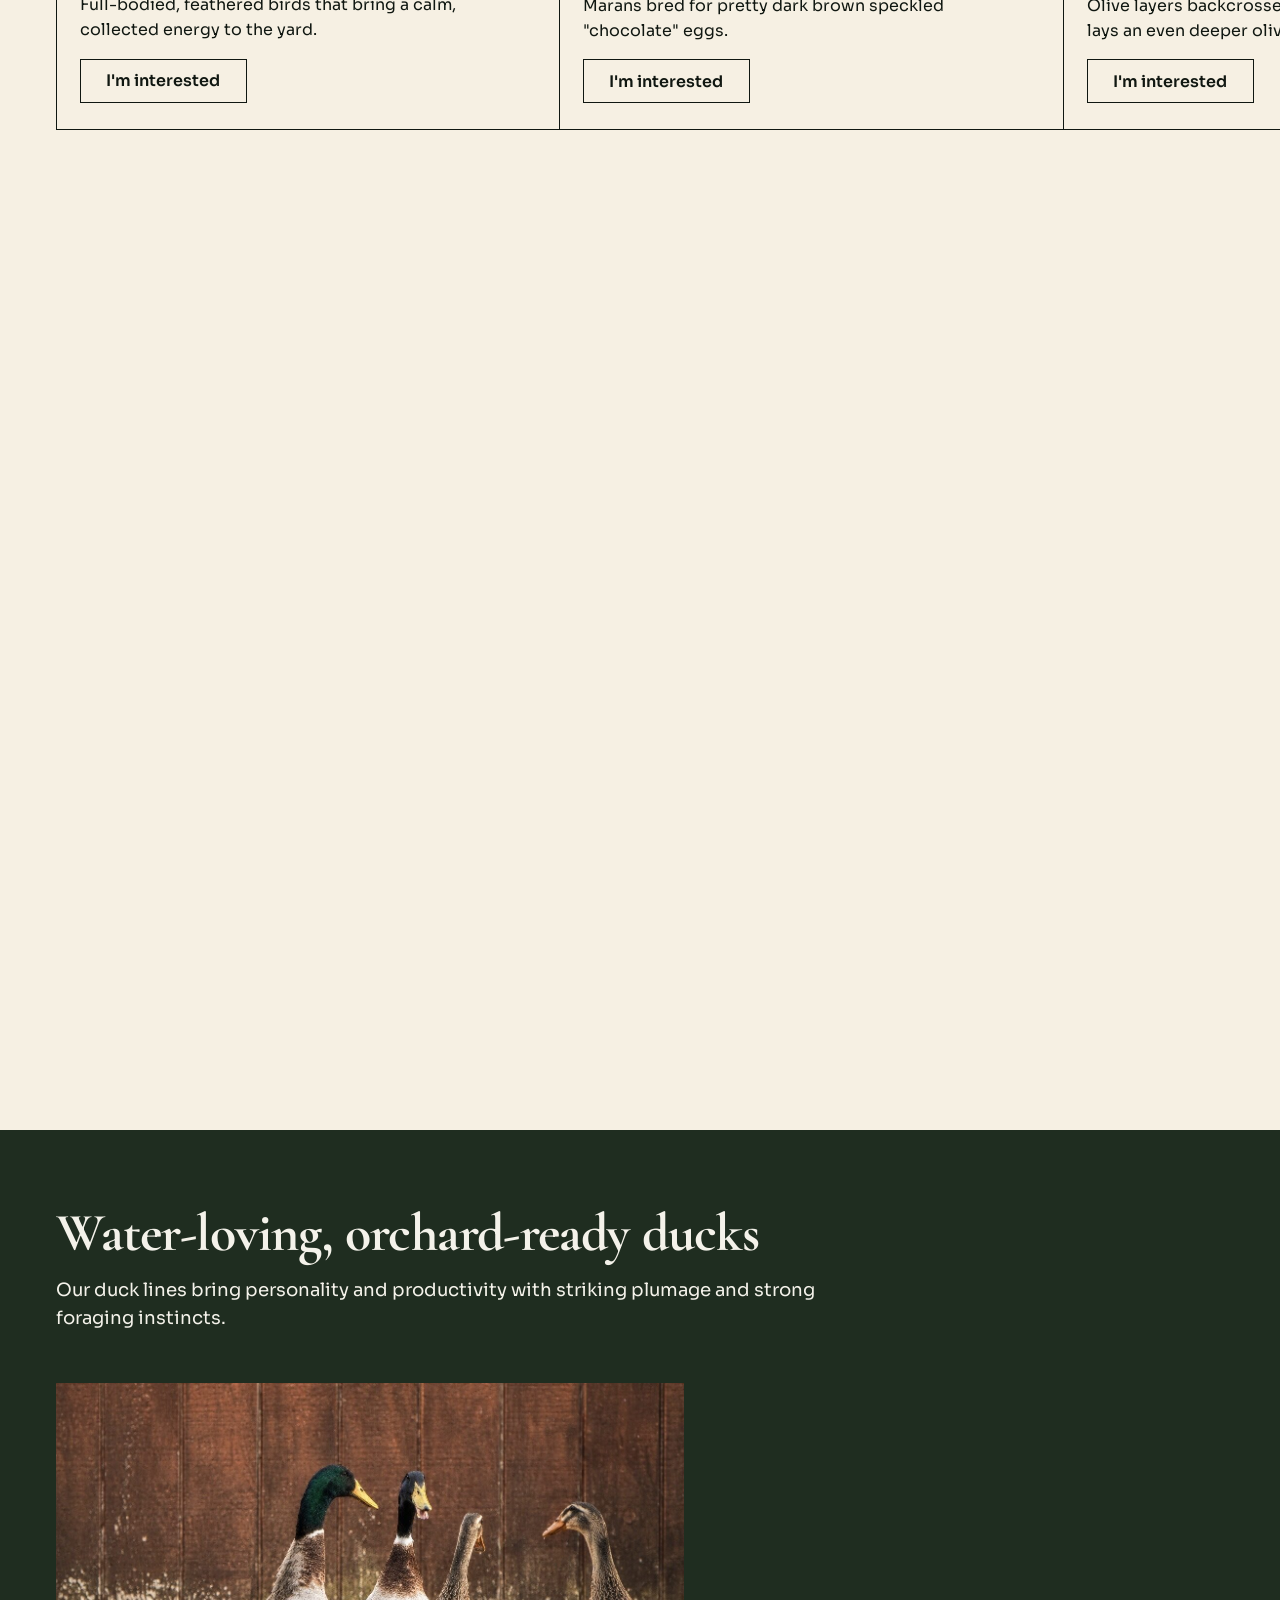
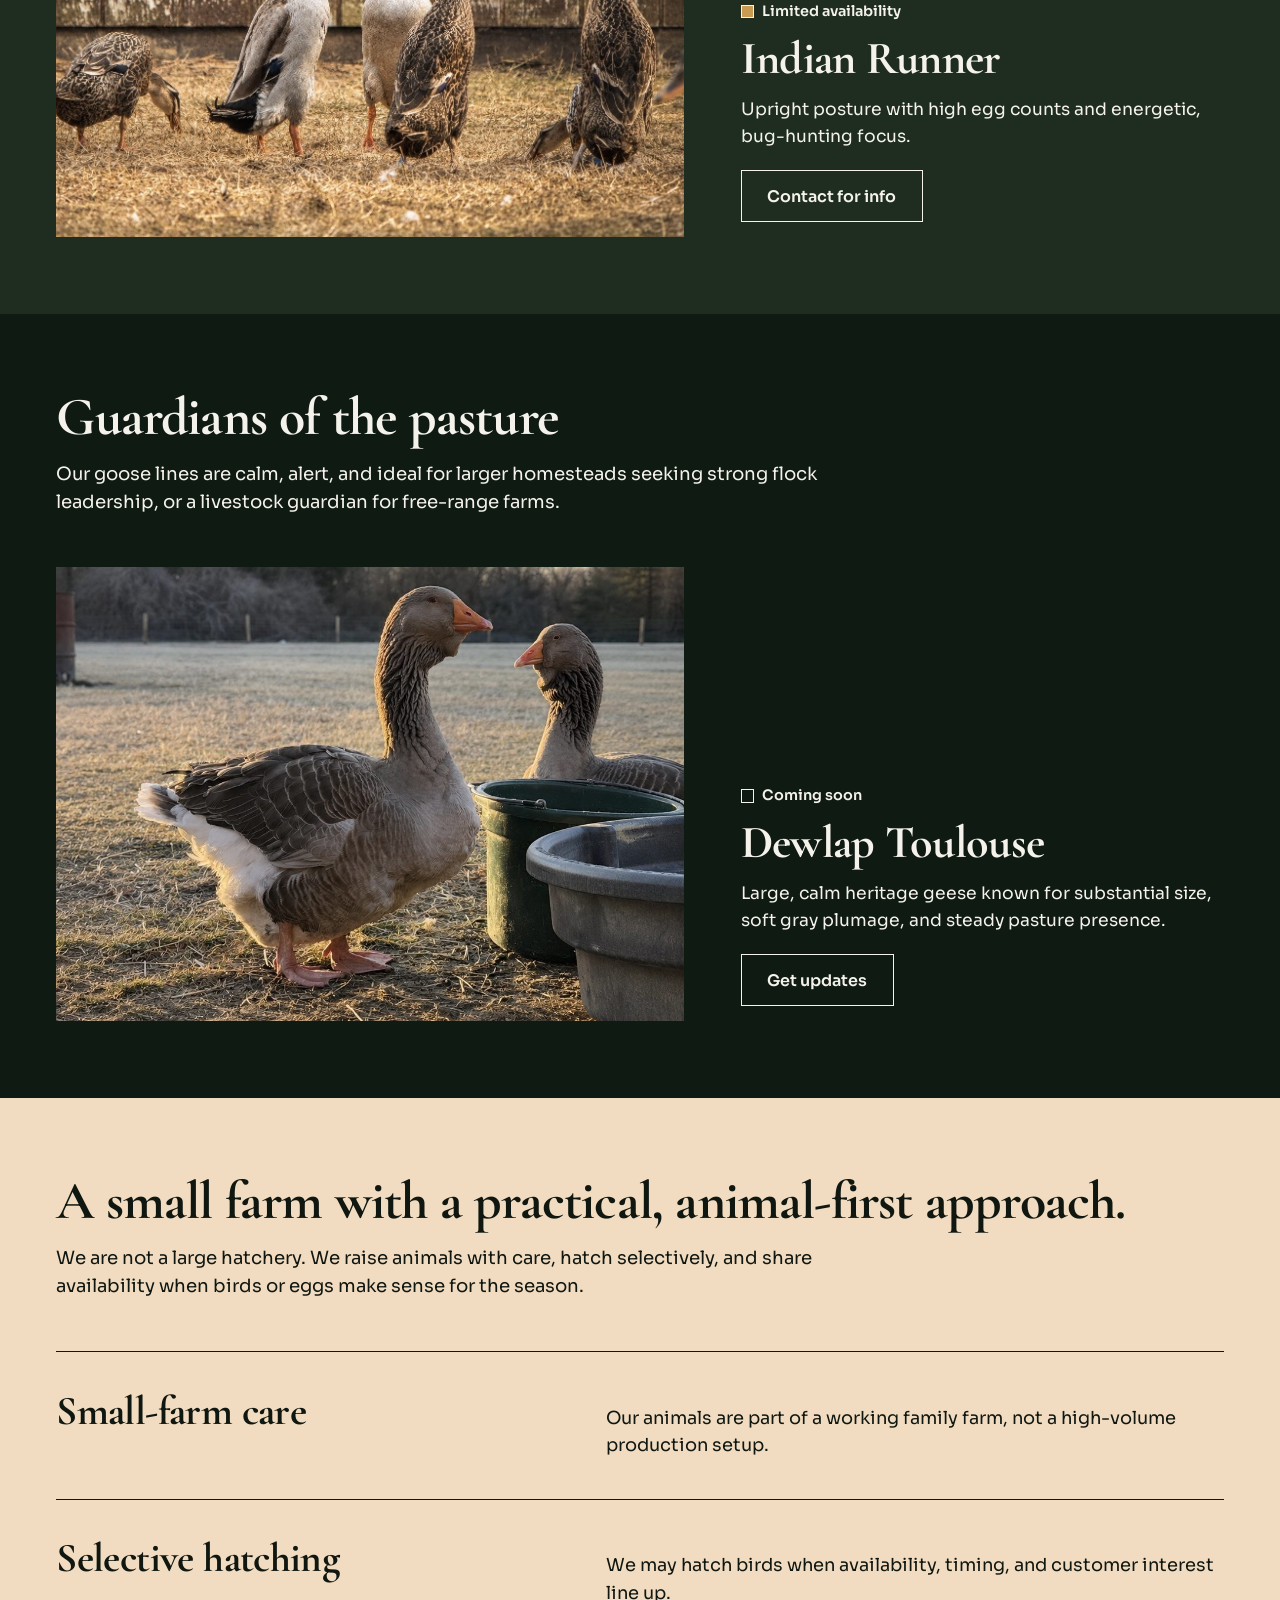
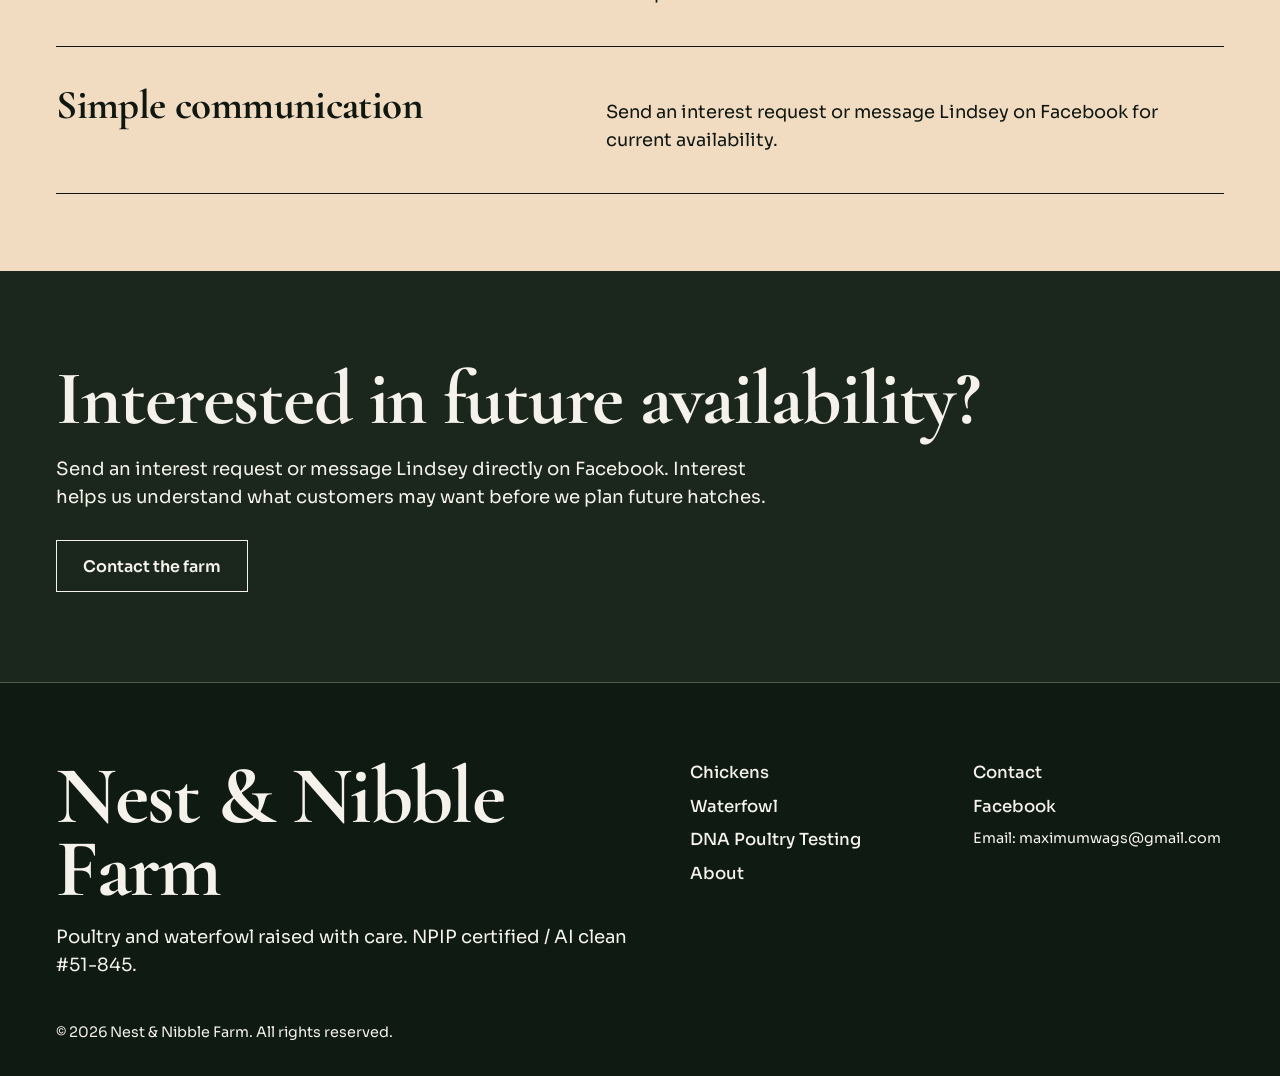
==== commit 19ded8c5: "Remove Salmon Favorelles and Speckled Sussex from the site Hide those two cards entirely. Bantam Sal" ====
--- a/index.html
+++ b/index.html
@@ -117,13 +117,6 @@
             </div>
           </div>
           <div class="track" data-track>
-            <article class="breed-card specimen-card" data-breed-id="salmon-favorelles">
-              <div class="frame"><img src="assets/images/placeholder-chicken.svg" alt="Salmon Favorelles" /></div>
-              <p class="breed-status status-coming-soon" data-breed-status>Coming soon</p>
-              <h3>Salmon Favorelles</h3>
-              <p>Gentle large fowl with muffs, feathered feet, five toes, and cream-tinted eggs.</p>
-              <button class="btn btn-outline" type="button" data-waitlist data-breed="Salmon Favorelles" data-modal-phrase="our Salmon Favorelles" data-type="chicken" data-status="coming-soon">Get updates</button>
-            </article>
             <article class="breed-card specimen-card" data-breed-id="cochins">
               <div class="frame"><img src="assets/images/placeholder-chicken.svg" alt="Cochins" /></div>
               <p class="breed-status status-available" data-breed-status>Available</p>
@@ -158,13 +151,6 @@
               <h3>Bantam Salmon Favorelles</h3>
               <p>A smaller bantam version with the same bearded, feather-footed Faverolles charm.</p>
               <button class="btn btn-outline" type="button" data-waitlist data-breed="Bantam Salmon Favorelles" data-modal-phrase="our Bantam Salmon Favorelles" data-type="chicken" data-status="available">I'm interested</button>
-            </article>
-            <article class="breed-card specimen-card" data-breed-id="speckled-sussex">
-              <div class="frame"><img src="assets/images/placeholder-chicken.svg" alt="Speckled Sussex" /></div>
-              <p class="breed-status status-coming-soon" data-breed-status>Coming soon</p>
-              <h3>Speckled Sussex</h3>
-              <p>Classic speckled feathers with steady, dependable brown eggs.</p>
-              <button class="btn btn-outline" type="button" data-waitlist data-breed="Speckled Sussex" data-modal-phrase="our Speckled Sussex" data-type="chicken" data-status="coming-soon">Get updates</button>
             </article>
             <article class="breed-card specimen-card" data-breed-id="ermine-americanas">
               <div class="frame"><img src="assets/images/placeholder-chicken.svg" alt="Ermine Ameraucanas" /></div>
